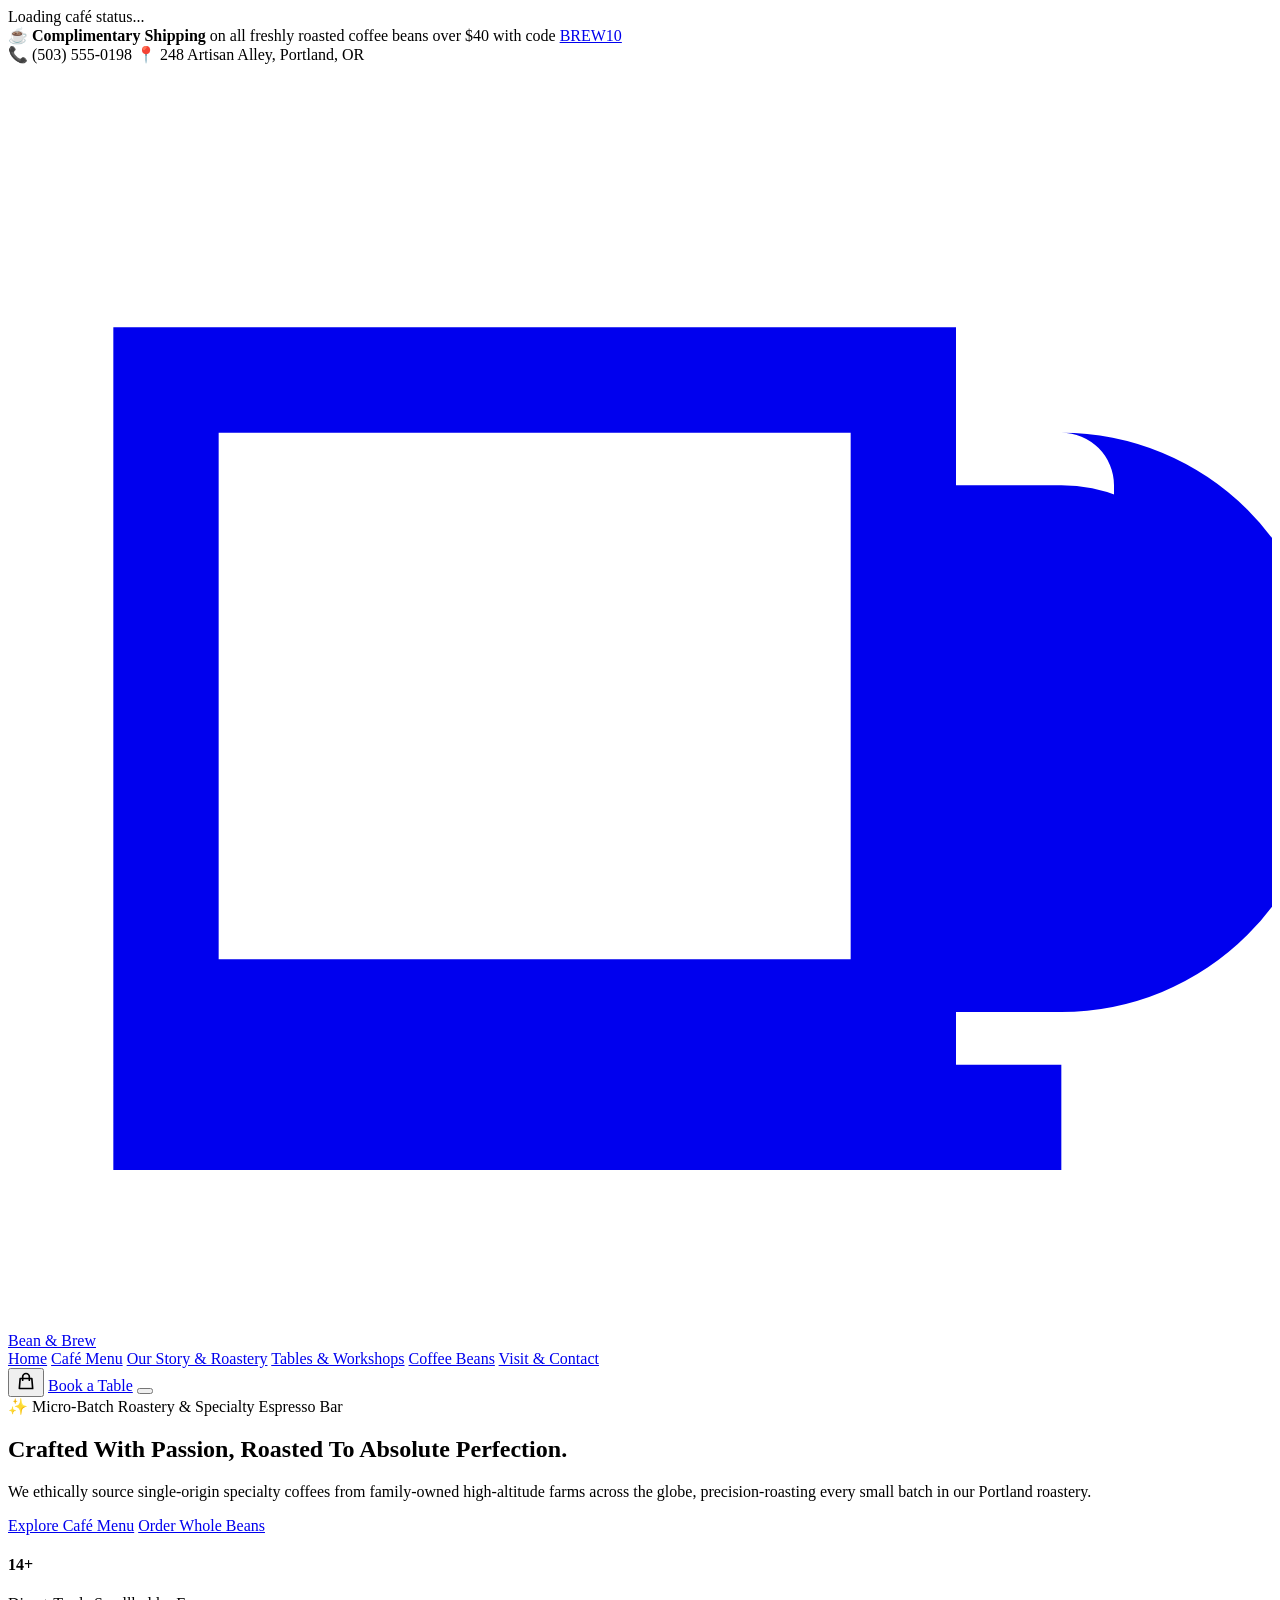
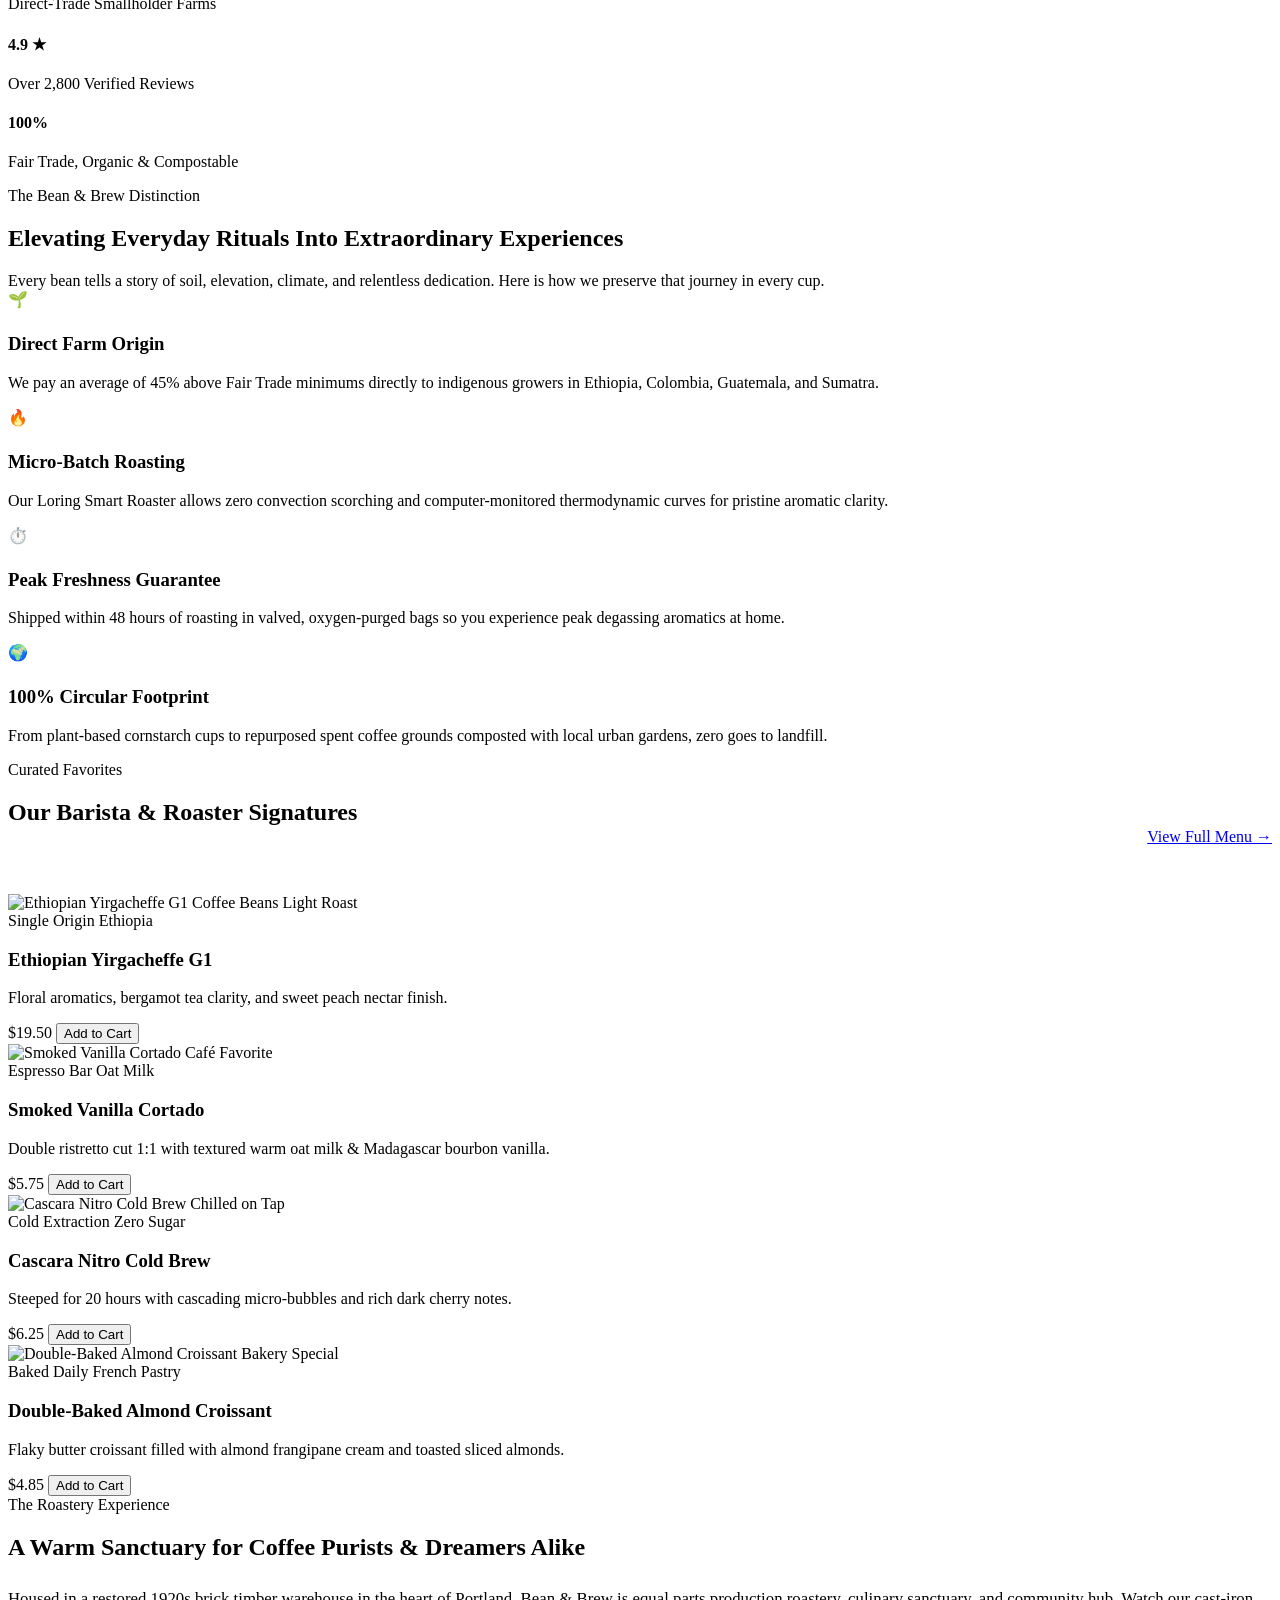
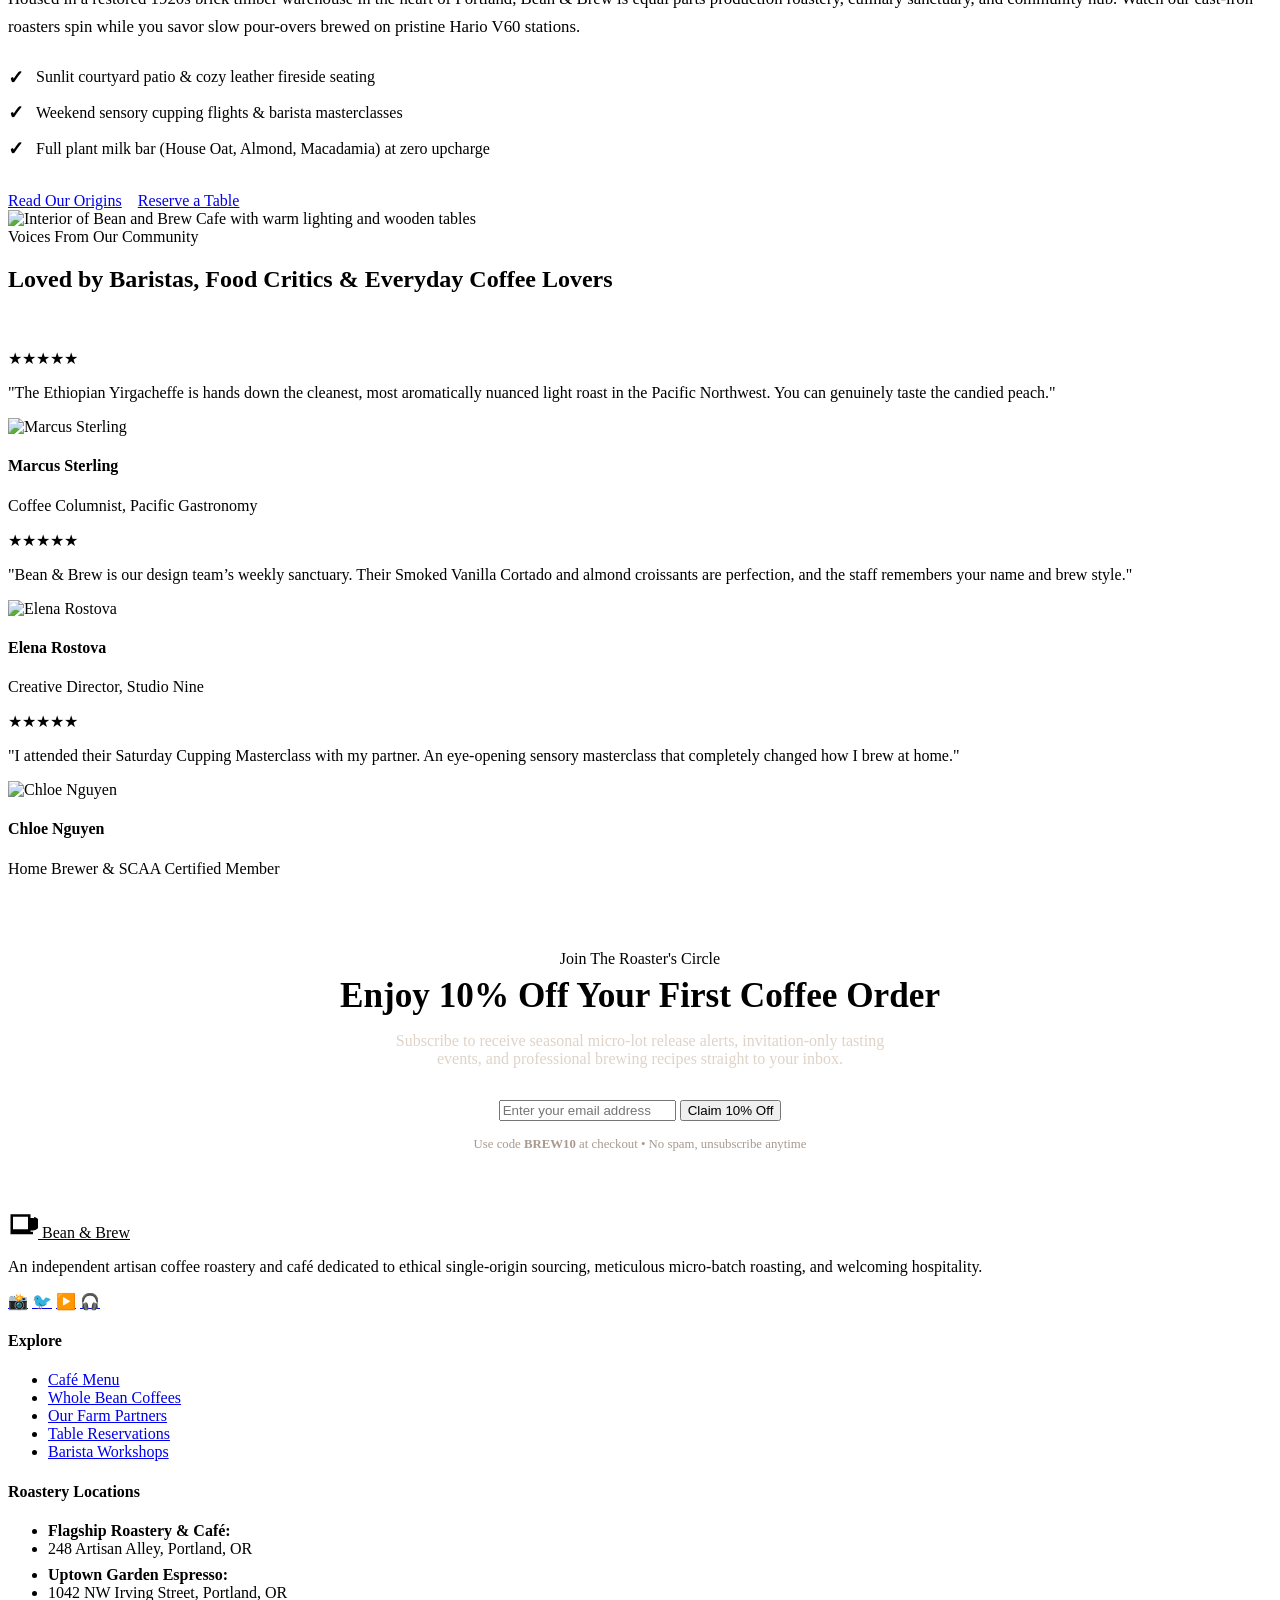
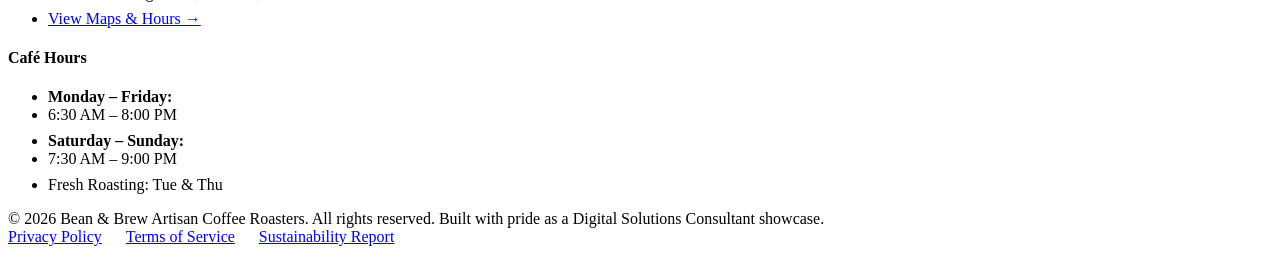
==== index.html @ d704ce76 "Add files via upload" ====
<!-- =========================================================================
     ASSIGNMENT QUESTION 1 • FACULTY: DR. V. ARULKUMAR (18875)
     ROLE: Digital Solutions Consultant | THEME: Artisan Coffee Shop (Bean & Brew)
     DEVELOPED FOR & FULLY EDITABLE IN NOTEPAD++ (ZERO DEPENDENCY HTML5/CSS3/JS)
     ========================================================================= -->
<!DOCTYPE html>
<html lang="en">
<head>
  <meta charset="UTF-8" />
  <meta name="viewport" content="width=device-width, initial-scale=1.0" />
  <meta name="description" content="Bean & Brew - Artisan Coffee Roastery & Café. Hand-roasted single-origin coffees, handcrafted espresso beverages, and farm-to-cup sustainability." />
  <title>Bean & Brew | Artisan Coffee Roastery & Café</title>
  <link rel="stylesheet" href="css/style.css" />
  <link rel="icon" href="data:image/svg+xml,<svg xmlns=%22http://www.w3.org/2000/svg%22 viewBox=%220 0 100 100%22><text y=%22.9em%22 font-size=%2290%22>☕</text></svg>" />
</head>
<body>

  <!-- Top Announcement Bar -->
  <aside class="top-bar" aria-label="Announcement & Opening Status">
    <div id="liveCafeStatus">
      <span class="status-pill open"><span class="status-dot"></span> Loading café status...</span>
    </div>
    <div>
      ☕ <strong>Complimentary Shipping</strong> on all freshly roasted coffee beans over $40 with code <a href="#newsletter">BREW10</a>
    </div>
    <div class="top-bar-contact">
      <span>📞 (503) 555-0198</span>
      <span>📍 248 Artisan Alley, Portland, OR</span>
    </div>
  </aside>

  <!-- Sticky Site Header -->
  <header class="site-header">
    <div class="container navbar">
      <a href="index.html" class="brand-logo" aria-label="Bean & Brew Home">
        <svg fill="currentColor" viewBox="0 0 24 24" aria-hidden="true">
          <path d="M2 19h18v2H2v-2zm16-7V8h2a3 3 0 0 1 3 3v1a3 3 0 0 1-3 3h-2zm0-2h2a1 1 0 0 0 1-1v-1a1 1 0 0 0-1-1h-2v2zM4 17h12V7H4v10zm-2 0V5h16v2h2a5 5 0 0 1 5 5v1a5 5 0 0 1-5 5h-2v1a2 2 0 0 1-2 2H4a2 2 0 0 1-2-2z"/>
        </svg>
        <span>Bean &amp; Brew</span>
      </a>

      <nav class="nav-links" aria-label="Primary Navigation">
        <a href="index.html" class="nav-link active">Home</a>
        <a href="menu.html" class="nav-link">Café Menu</a>
        <a href="about.html" class="nav-link">Our Story &amp; Roastery</a>
        <a href="reservations.html" class="nav-link">Tables &amp; Workshops</a>
        <a href="shop.html" class="nav-link">Coffee Beans</a>
        <a href="contact.html" class="nav-link">Visit &amp; Contact</a>
      </nav>

      <div class="nav-actions">
        <button class="cart-btn" aria-label="Open Cart Drawer" title="View Cart">
          <svg width="20" height="20" fill="none" stroke="currentColor" stroke-width="2" viewBox="0 0 24 24">
            <path stroke-linecap="round" stroke-linejoin="round" d="M16 11V7a4 4 0 00-8 0v4M5 9h14l1 12H4L5 9z" />
          </svg>
          <span class="cart-badge" style="display:none;">0</span>
        </button>
        <a href="reservations.html" class="btn btn-primary btn-sm">Book a Table</a>
        <button class="mobile-toggle" aria-label="Toggle Navigation Menu">
          <span></span>
          <span></span>
          <span></span>
        </button>
      </div>
    </div>
  </header>

  <main>
    <!-- Hero Section -->
    <section class="hero">
      <div class="container">
        <div class="hero-content">
          <div class="hero-badge">
            <span>✨</span> Micro-Batch Roastery &amp; Specialty Espresso Bar
          </div>
          <h1 class="heading-xl">Crafted With Passion, Roasted To Absolute Perfection.</h1>
          <p>
            We ethically source single-origin specialty coffees from family-owned high-altitude farms across the globe, precision-roasting every small batch in our Portland roastery.
          </p>
          <div class="hero-cta-group">
            <a href="menu.html" class="btn btn-primary btn-lg">Explore Café Menu</a>
            <a href="shop.html" class="btn btn-outline-light btn-lg">Order Whole Beans</a>
          </div>

          <div class="hero-stats">
            <div class="stat-item">
              <h4>14+</h4>
              <p>Direct-Trade Smallholder Farms</p>
            </div>
            <div class="stat-item">
              <h4>4.9 ★</h4>
              <p>Over 2,800 Verified Reviews</p>
            </div>
            <div class="stat-item">
              <h4>100%</h4>
              <p>Fair Trade, Organic &amp; Compostable</p>
            </div>
          </div>
        </div>
      </div>
    </section>

    <!-- Value Propositions / Four Pillars -->
    <section class="section section-cream">
      <div class="container text-center">
        <span class="subheading">The Bean &amp; Brew Distinction</span>
        <h2 class="heading-lg">Elevating Everyday Rituals Into Extraordinary Experiences</h2>
        <p class="lead" style="margin: 0.5rem auto 0;">
          Every bean tells a story of soil, elevation, climate, and relentless dedication. Here is how we preserve that journey in every cup.
        </p>

        <div class="features-grid text-center">
          <div class="feature-card">
            <div class="feature-icon" style="margin: 0 auto 1.5rem;">🌱</div>
            <h3>Direct Farm Origin</h3>
            <p>We pay an average of 45% above Fair Trade minimums directly to indigenous growers in Ethiopia, Colombia, Guatemala, and Sumatra.</p>
          </div>

          <div class="feature-card">
            <div class="feature-icon" style="margin: 0 auto 1.5rem;">🔥</div>
            <h3>Micro-Batch Roasting</h3>
            <p>Our Loring Smart Roaster allows zero convection scorching and computer-monitored thermodynamic curves for pristine aromatic clarity.</p>
          </div>

          <div class="feature-card">
            <div class="feature-icon" style="margin: 0 auto 1.5rem;">⏱️</div>
            <h3>Peak Freshness Guarantee</h3>
            <p>Shipped within 48 hours of roasting in valved, oxygen-purged bags so you experience peak degassing aromatics at home.</p>
          </div>

          <div class="feature-card">
            <div class="feature-icon" style="margin: 0 auto 1.5rem;">🌍</div>
            <h3>100% Circular Footprint</h3>
            <p>From plant-based cornstarch cups to repurposed spent coffee grounds composted with local urban gardens, zero goes to landfill.</p>
          </div>
        </div>
      </div>
    </section>

    <!-- Signature Creations Preview -->
    <section class="section">
      <div class="container">
        <div style="display: flex; justify-content: space-between; align-items: flex-end; margin-bottom: 3rem; flex-wrap: wrap; gap: 1rem;">
          <div>
            <span class="subheading">Curated Favorites</span>
            <h2 class="heading-lg">Our Barista &amp; Roaster Signatures</h2>
          </div>
          <a href="menu.html" class="btn btn-outline">View Full Menu &rarr;</a>
        </div>

        <div class="grid-4">
          <!-- Item 1 -->
          <article class="item-card">
            <div class="item-card-image">
              <img src="https://images.unsplash.com/photo-1587734195503-904fca47e0e9?auto=format&fit=crop&w=700&q=80" alt="Ethiopian Yirgacheffe G1 Coffee Beans" />
              <span class="item-badge">Light Roast</span>
            </div>
            <div class="item-card-body">
              <div class="item-tags">
                <span class="tag">Single Origin</span>
                <span class="tag">Ethiopia</span>
              </div>
              <h3>Ethiopian Yirgacheffe G1</h3>
              <p>Floral aromatics, bergamot tea clarity, and sweet peach nectar finish.</p>
              <div class="item-card-footer">
                <span class="item-price">$19.50</span>
                <button class="btn btn-primary btn-sm" onclick="window.cartManager.addItem('ethiopian-yirgacheffe')">Add to Cart</button>
              </div>
            </div>
          </article>

          <!-- Item 2 -->
          <article class="item-card">
            <div class="item-card-image">
              <img src="https://images.unsplash.com/photo-1534778101976-62847782c213?auto=format&fit=crop&w=700&q=80" alt="Smoked Vanilla Cortado" />
              <span class="item-badge">Café Favorite</span>
            </div>
            <div class="item-card-body">
              <div class="item-tags">
                <span class="tag">Espresso Bar</span>
                <span class="tag">Oat Milk</span>
              </div>
              <h3>Smoked Vanilla Cortado</h3>
              <p>Double ristretto cut 1:1 with textured warm oat milk &amp; Madagascar bourbon vanilla.</p>
              <div class="item-card-footer">
                <span class="item-price">$5.75</span>
                <button class="btn btn-primary btn-sm" onclick="window.cartManager.addItem('artisan-caramel-cortado')">Add to Cart</button>
              </div>
            </div>
          </article>

          <!-- Item 3 -->
          <article class="item-card">
            <div class="item-card-image">
              <img src="https://images.unsplash.com/photo-1517701550927-30cf4ba1dba5?auto=format&fit=crop&w=700&q=80" alt="Cascara Nitro Cold Brew" />
              <span class="item-badge">Chilled on Tap</span>
            </div>
            <div class="item-card-body">
              <div class="item-tags">
                <span class="tag">Cold Extraction</span>
                <span class="tag">Zero Sugar</span>
              </div>
              <h3>Cascara Nitro Cold Brew</h3>
              <p>Steeped for 20 hours with cascading micro-bubbles and rich dark cherry notes.</p>
              <div class="item-card-footer">
                <span class="item-price">$6.25</span>
                <button class="btn btn-primary btn-sm" onclick="window.cartManager.addItem('nitro-cold-brew')">Add to Cart</button>
              </div>
            </div>
          </article>

          <!-- Item 4 -->
          <article class="item-card">
            <div class="item-card-image">
              <img src="https://images.unsplash.com/photo-1555507036-ab1f4038808a?auto=format&fit=crop&w=700&q=80" alt="Double-Baked Almond Croissant" />
              <span class="item-badge">Bakery Special</span>
            </div>
            <div class="item-card-body">
              <div class="item-tags">
                <span class="tag">Baked Daily</span>
                <span class="tag">French Pastry</span>
              </div>
              <h3>Double-Baked Almond Croissant</h3>
              <p>Flaky butter croissant filled with almond frangipane cream and toasted sliced almonds.</p>
              <div class="item-card-footer">
                <span class="item-price">$4.85</span>
                <button class="btn btn-primary btn-sm" onclick="window.cartManager.addItem('almond-croissant')">Add to Cart</button>
              </div>
            </div>
          </article>
        </div>
      </div>
    </section>

    <!-- Interactive Coffee Quiz Widget Section -->
    <section class="section section-dark">
      <div class="container container-narrow">
        <div id="coffeeQuizContainer">
          <!-- Quiz engine renders dynamically -->
        </div>
      </div>
    </section>

    <!-- Story Banner / The Roastery Sanctuary -->
    <section class="section">
      <div class="container">
        <div class="grid-2">
          <div>
            <span class="subheading">The Roastery Experience</span>
            <h2 class="heading-lg">A Warm Sanctuary for Coffee Purists &amp; Dreamers Alike</h2>
            <p style="color: var(--c-text-muted); margin: 1.5rem 0; font-size: 1.05rem; line-height: 1.7;">
              Housed in a restored 1920s brick timber warehouse in the heart of Portland, Bean &amp; Brew is equal parts production roastery, culinary sanctuary, and community hub. Watch our cast-iron roasters spin while you savor slow pour-overs brewed on pristine Hario V60 stations.
            </p>
            <div style="display:flex; flex-direction:column; gap: 0.8rem; margin-bottom: 2rem;">
              <div style="display:flex; align-items:center; gap:0.75rem;">
                <span style="color: var(--c-crema); font-weight:bold; font-size: 1.2rem;">✓</span>
                <span>Sunlit courtyard patio &amp; cozy leather fireside seating</span>
              </div>
              <div style="display:flex; align-items:center; gap:0.75rem;">
                <span style="color: var(--c-crema); font-weight:bold; font-size: 1.2rem;">✓</span>
                <span>Weekend sensory cupping flights &amp; barista masterclasses</span>
              </div>
              <div style="display:flex; align-items:center; gap:0.75rem;">
                <span style="color: var(--c-crema); font-weight:bold; font-size: 1.2rem;">✓</span>
                <span>Full plant milk bar (House Oat, Almond, Macadamia) at zero upcharge</span>
              </div>
            </div>
            <div style="display:flex; gap:1rem;">
              <a href="about.html" class="btn btn-secondary">Read Our Origins</a>
              <a href="reservations.html" class="btn btn-outline">Reserve a Table</a>
            </div>
          </div>
          <div>
            <img src="https://images.unsplash.com/photo-1554118811-1e0d58224f24?auto=format&fit=crop&w=1000&q=80" alt="Interior of Bean and Brew Cafe with warm lighting and wooden tables" style="border-radius: var(--radius-lg); box-shadow: var(--shadow-lg); width:100%; object-fit:cover; height: 460px;" />
          </div>
        </div>
      </div>
    </section>

    <!-- Testimonials Section -->
    <section class="section section-cream">
      <div class="container text-center">
        <span class="subheading">Voices From Our Community</span>
        <h2 class="heading-lg">Loved by Baristas, Food Critics &amp; Everyday Coffee Lovers</h2>

        <div class="grid-3" style="margin-top: 3.5rem; text-align: left;">
          <div class="testimonial-card">
            <div>
              <div class="stars">★★★★★</div>
              <p class="testimonial-text">
                "The Ethiopian Yirgacheffe is hands down the cleanest, most aromatically nuanced light roast in the Pacific Northwest. You can genuinely taste the candied peach."
              </p>
            </div>
            <div class="testimonial-author">
              <img src="https://images.unsplash.com/photo-1534528741775-53994a69daeb?auto=format&fit=crop&w=150&q=80" alt="Marcus Sterling" class="author-avatar" />
              <div class="author-info">
                <h4>Marcus Sterling</h4>
                <p>Coffee Columnist, Pacific Gastronomy</p>
              </div>
            </div>
          </div>

          <div class="testimonial-card">
            <div>
              <div class="stars">★★★★★</div>
              <p class="testimonial-text">
                "Bean &amp; Brew is our design team’s weekly sanctuary. Their Smoked Vanilla Cortado and almond croissants are perfection, and the staff remembers your name and brew style."
              </p>
            </div>
            <div class="testimonial-author">
              <img src="https://images.unsplash.com/photo-1507003211169-0a1dd7228f2d?auto=format&fit=crop&w=150&q=80" alt="Elena Rostova" class="author-avatar" />
              <div class="author-info">
                <h4>Elena Rostova</h4>
                <p>Creative Director, Studio Nine</p>
              </div>
            </div>
          </div>

          <div class="testimonial-card">
            <div>
              <div class="stars">★★★★★</div>
              <p class="testimonial-text">
                "I attended their Saturday Cupping Masterclass with my partner. An eye-opening sensory masterclass that completely changed how I brew at home."
              </p>
            </div>
            <div class="testimonial-author">
              <img src="https://images.unsplash.com/photo-1494790108377-be9c29b29330?auto=format&fit=crop&w=150&q=80" alt="Chloe Nguyen" class="author-avatar" />
              <div class="author-info">
                <h4>Chloe Nguyen</h4>
                <p>Home Brewer &amp; SCAA Certified Member</p>
              </div>
            </div>
          </div>
        </div>
      </div>
    </section>

    <!-- Newsletter CTA Box -->
    <section class="section" id="newsletter">
      <div class="container container-narrow">
        <div style="background: linear-gradient(135deg, var(--c-roast), var(--c-espresso)); color: var(--c-white); border-radius: var(--radius-lg); padding: 3.5rem 2.5rem; text-align: center; box-shadow: var(--shadow-xl);">
          <span class="subheading" style="color: var(--c-crema-light);">Join The Roaster's Circle</span>
          <h2 style="color: var(--c-white); margin: 0.5rem 0 1rem; font-size: 2.2rem;">Enjoy 10% Off Your First Coffee Order</h2>
          <p style="color: #dfd3c8; max-width: 520px; margin: 0 auto 2rem; font-size: 1rem;">
            Subscribe to receive seasonal micro-lot release alerts, invitation-only tasting events, and professional brewing recipes straight to your inbox.
          </p>
          <form class="newsletter-form" style="max-width: 480px; margin: 0 auto;">
            <input type="email" class="newsletter-input" placeholder="Enter your email address" required />
            <button type="submit" class="btn btn-primary">Claim 10% Off</button>
          </form>
          <div style="font-size: 0.8rem; color: #a89a8f; margin-top: 1rem;">
            Use code <strong>BREW10</strong> at checkout • No spam, unsubscribe anytime
          </div>
        </div>
      </div>
    </section>
  </main>

  <!-- Site Footer -->
  <footer class="site-footer">
    <div class="container">
      <div class="footer-grid">
        <div class="footer-brand">
          <a href="index.html" class="brand-logo" style="color: var(--c-white);">
            <svg fill="currentColor" viewBox="0 0 24 24" width="30" height="30" aria-hidden="true">
              <path d="M2 19h18v2H2v-2zm16-7V8h2a3 3 0 0 1 3 3v1a3 3 0 0 1-3 3h-2zm0-2h2a1 1 0 0 0 1-1v-1a1 1 0 0 0-1-1h-2v2zM4 17h12V7H4v10zm-2 0V5h16v2h2a5 5 0 0 1 5 5v1a5 5 0 0 1-5 5h-2v1a2 2 0 0 1-2 2H4a2 2 0 0 1-2-2z"/>
            </svg>
            <span>Bean &amp; Brew</span>
          </a>
          <p>
            An independent artisan coffee roastery and café dedicated to ethical single-origin sourcing, meticulous micro-batch roasting, and welcoming hospitality.
          </p>
          <div class="social-links">
            <a href="#" class="social-btn" aria-label="Instagram">📸</a>
            <a href="#" class="social-btn" aria-label="Twitter">🐦</a>
            <a href="#" class="social-btn" aria-label="YouTube">▶️</a>
            <a href="#" class="social-btn" aria-label="Spotify">🎧</a>
          </div>
        </div>

        <div class="footer-links">
          <h4>Explore</h4>
          <ul>
            <li><a href="menu.html">Café Menu</a></li>
            <li><a href="shop.html">Whole Bean Coffees</a></li>
            <li><a href="about.html">Our Farm Partners</a></li>
            <li><a href="reservations.html">Table Reservations</a></li>
            <li><a href="reservations.html#workshops">Barista Workshops</a></li>
          </ul>
        </div>

        <div class="footer-links">
          <h4>Roastery Locations</h4>
          <ul>
            <li><strong>Flagship Roastery &amp; Café:</strong></li>
            <li>248 Artisan Alley, Portland, OR</li>
            <li style="margin-top: 0.5rem;"><strong>Uptown Garden Espresso:</strong></li>
            <li>1042 NW Irving Street, Portland, OR</li>
            <li style="margin-top: 0.5rem;"><a href="contact.html">View Maps &amp; Hours &rarr;</a></li>
          </ul>
        </div>

        <div class="footer-links">
          <h4>Café Hours</h4>
          <ul>
            <li><strong>Monday – Friday:</strong></li>
            <li>6:30 AM – 8:00 PM</li>
            <li style="margin-top: 0.5rem;"><strong>Saturday – Sunday:</strong></li>
            <li>7:30 AM – 9:00 PM</li>
            <li style="margin-top: 0.5rem;"><span style="color: var(--c-crema);">Fresh Roasting: Tue &amp; Thu</span></li>
          </ul>
        </div>
      </div>

      <div class="footer-bottom">
        <div>&copy; 2026 Bean &amp; Brew Artisan Coffee Roasters. All rights reserved. Built with pride as a Digital Solutions Consultant showcase.</div>
        <div style="display:flex; gap: 1.5rem;">
          <a href="contact.html">Privacy Policy</a>
          <a href="contact.html">Terms of Service</a>
          <a href="contact.html">Sustainability Report</a>
        </div>
      </div>
    </div>
  </footer>

  <!-- Scripts -->
  <script src="js/cart.js"></script>
  <script src="js/main.js"></script>
</body>
</html>
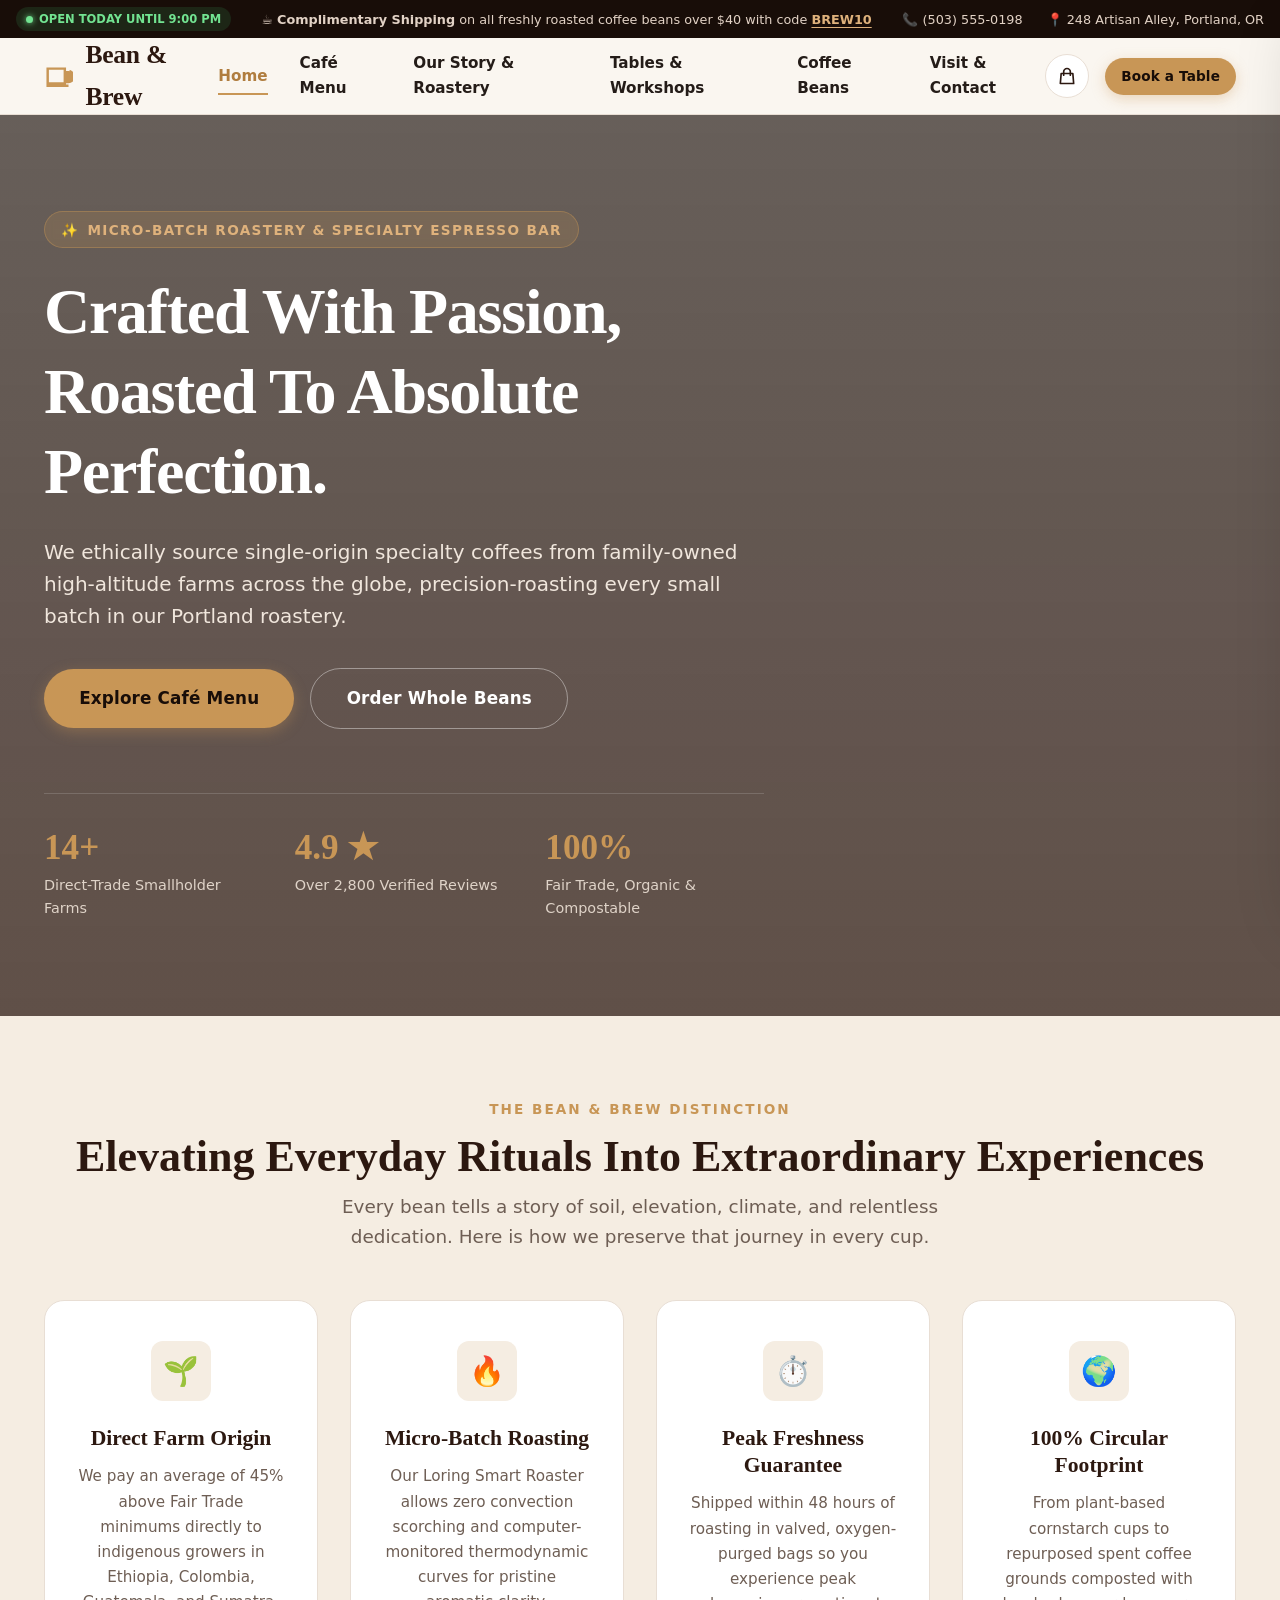
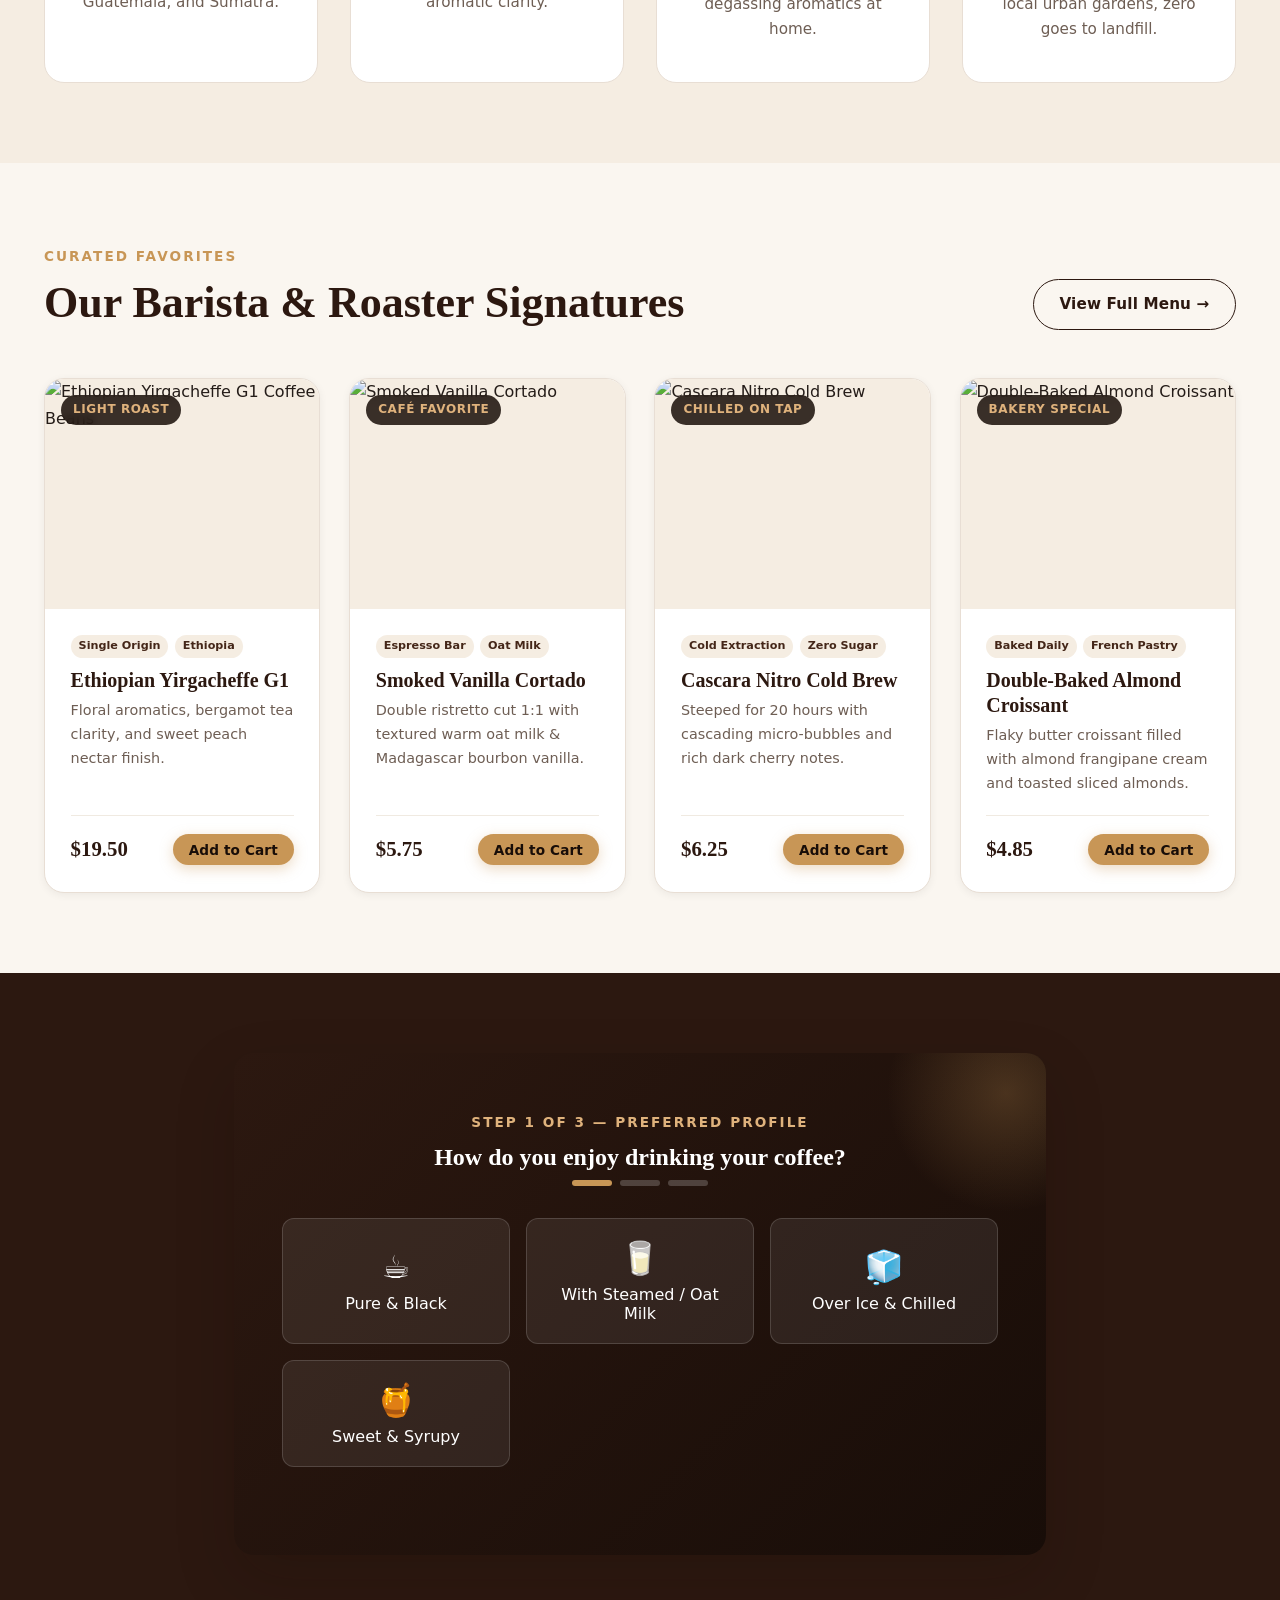
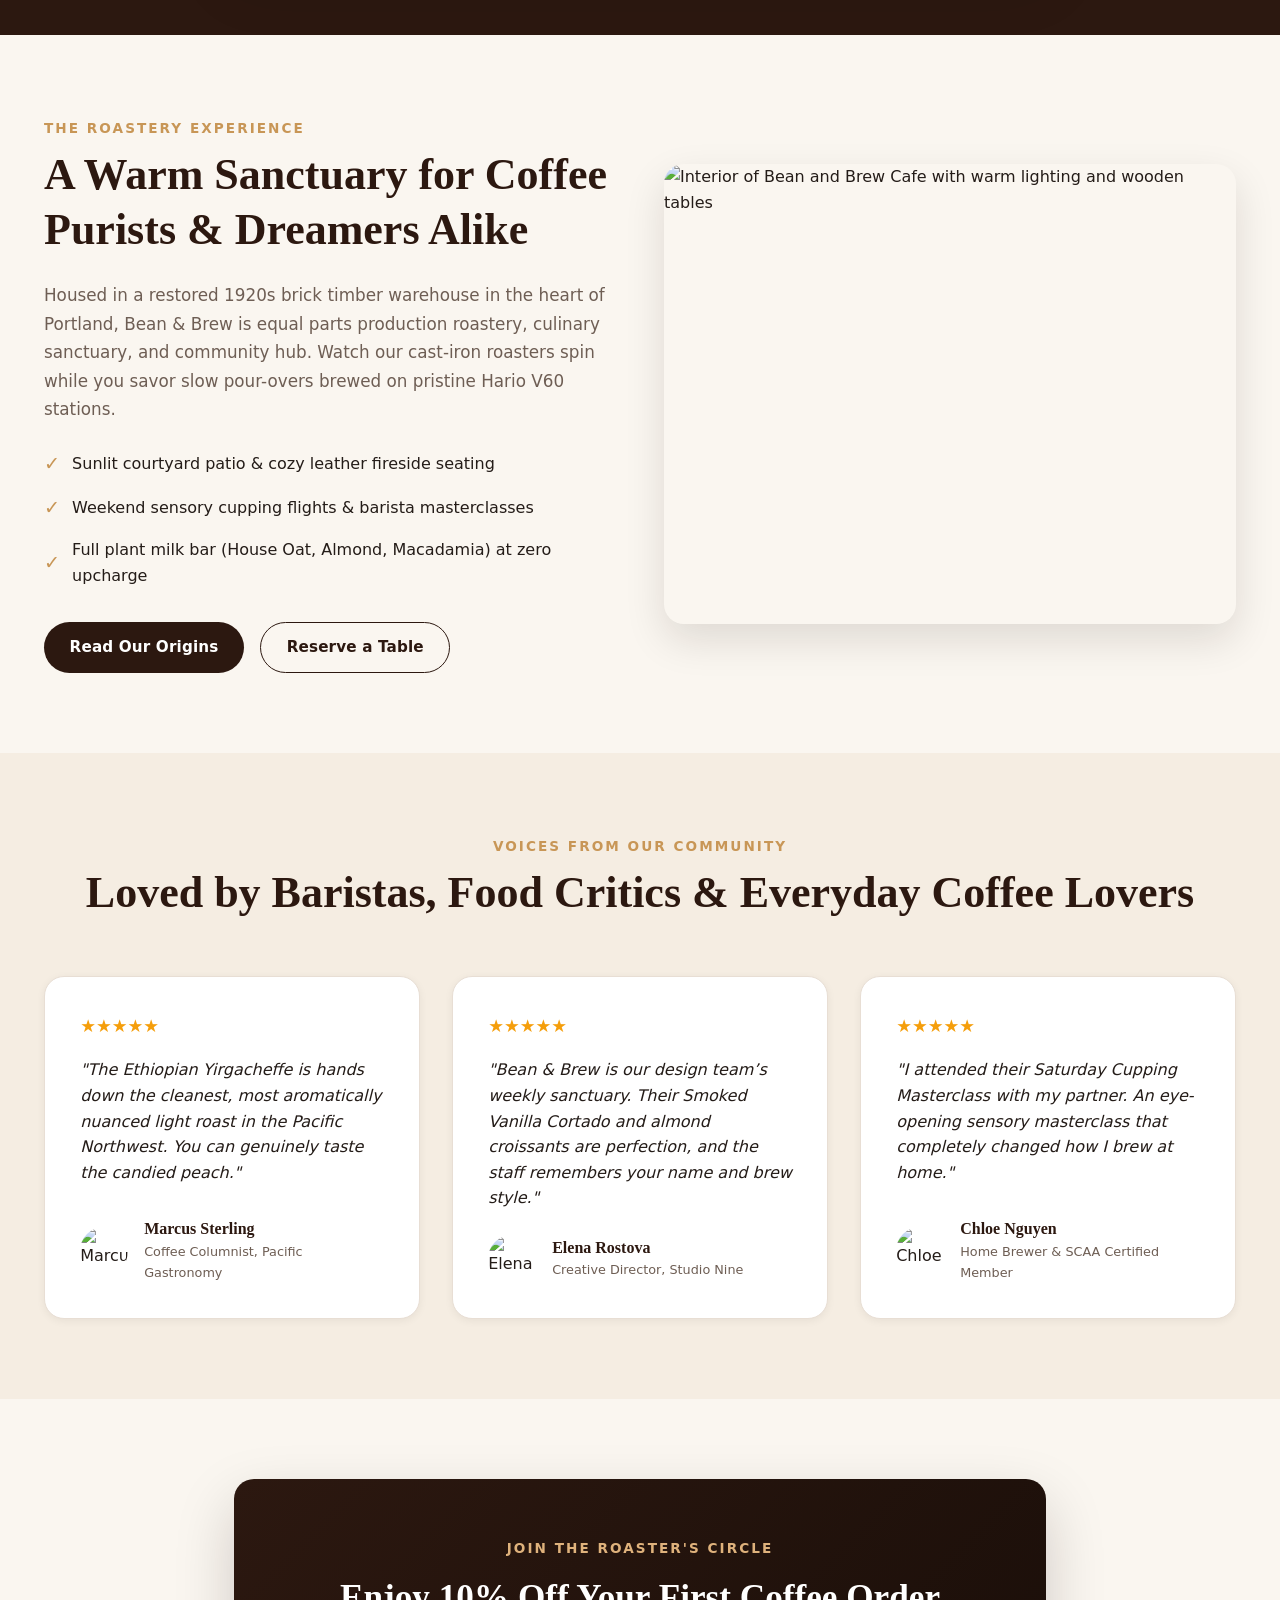
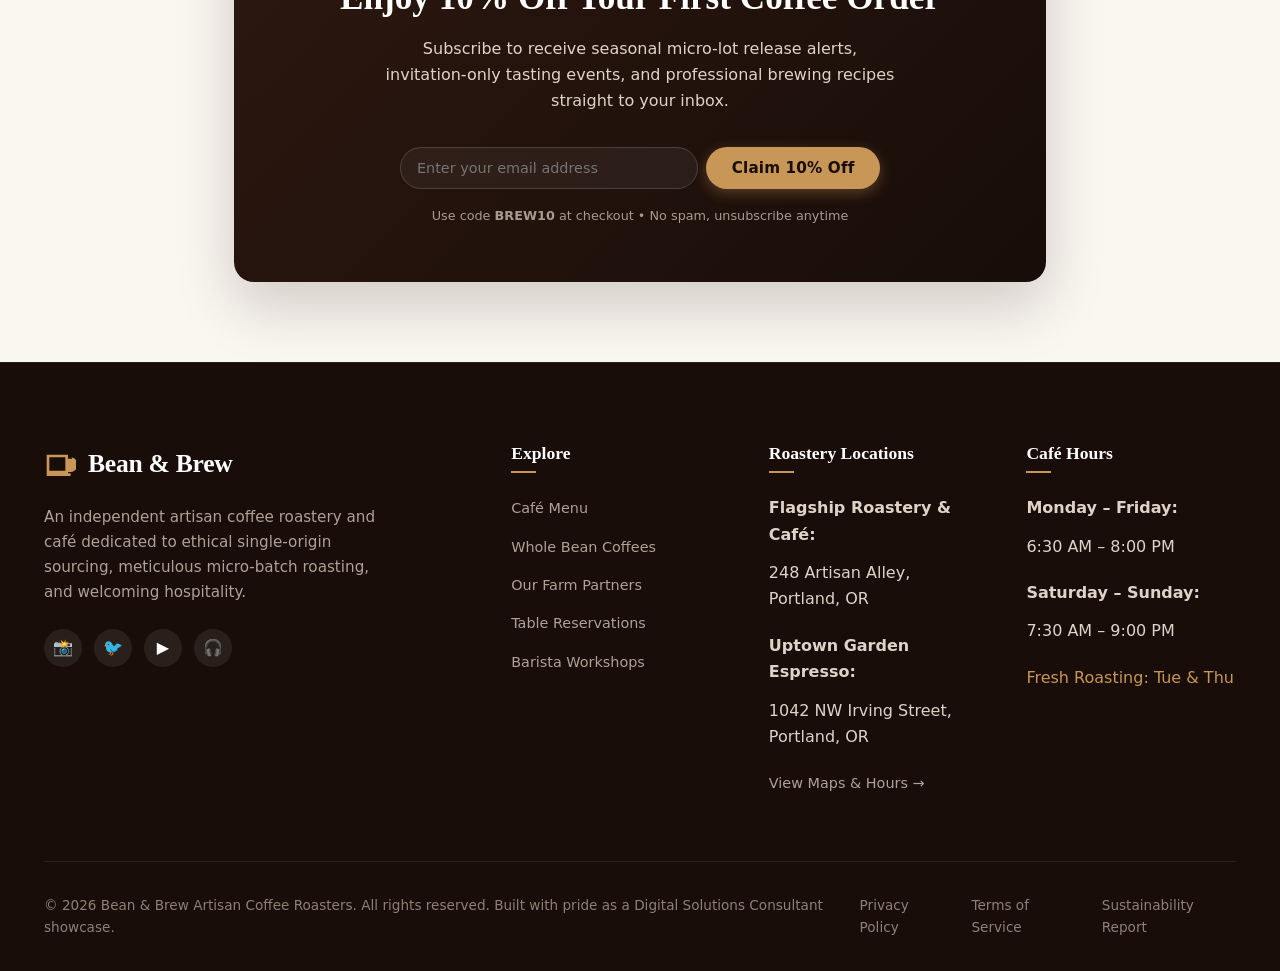
==== commit 257e7edc: "Add files via upload" ====
--- a/index.html
+++ b/index.html
@@ -12,6 +12,1686 @@
   <title>Bean & Brew | Artisan Coffee Roastery & Café</title>
   <link rel="stylesheet" href="css/style.css" />
   <link rel="icon" href="data:image/svg+xml,<svg xmlns=%22http://www.w3.org/2000/svg%22 viewBox=%220 0 100 100%22><text y=%22.9em%22 font-size=%2290%22>☕</text></svg>" />
+  <link rel="stylesheet" href="style.css" />
+  <link rel="stylesheet" href="css/style.css" />
+  <style>
+/* ===================================================================
+   BEAN & BREW - ARTISAN COFFEE ROASTERY & CAFÉ
+   Master Stylesheet (Responsive, Aesthetically Pleasing & Accessible)
+   =================================================================== */
+
+@import url('https://fonts.googleapis.com/css2?family=Plus+Jakarta+Sans:ital,wght@0,300;0,400;0,500;0,600;0,700;0,800;1,400&family=Playfair+Display:ital,wght@0,400;0,600;0,700;0,900;1,400;1,600&display=swap');
+
+:root {
+  /* Rich Artisan Color Palette */
+  --c-espresso: #180d08;
+  --c-roast: #2c1810;
+  --c-mocha: #442618;
+  --c-crema: #c89656;
+  --c-crema-light: #dfb27c;
+  --c-crema-hover: #b07d3f;
+  --c-caramel: #d4a373;
+  --c-latte: #faf6f0;
+  --c-cream-bg: #f5ede2;
+  --c-white: #ffffff;
+  --c-text-main: #241c18;
+  --c-text-muted: #6e5e54;
+  --c-text-light: #9e8e84;
+  --c-border: #e8ded4;
+  --c-border-light: #f0eae1;
+  --c-success: #2e6f40;
+  --c-success-bg: #eaf5ed;
+  --c-danger: #c53030;
+  --c-danger-bg: #fde8e8;
+  --c-badge: #d4a373;
+
+  /* Typography */
+  --font-serif: 'Playfair Display', Georgia, serif;
+  --font-sans: 'Plus Jakarta Sans', system-ui, -apple-system, sans-serif;
+
+  /* Elevations */
+  --shadow-sm: 0 2px 8px rgba(24, 13, 8, 0.06);
+  --shadow-md: 0 8px 24px rgba(24, 13, 8, 0.08);
+  --shadow-lg: 0 16px 40px rgba(24, 13, 8, 0.12);
+  --shadow-xl: 0 24px 60px rgba(24, 13, 8, 0.18);
+
+  /* Radii */
+  --radius-sm: 6px;
+  --radius-md: 12px;
+  --radius-lg: 20px;
+  --radius-full: 9999px;
+
+  /* Transitions */
+  --transition-fast: 0.2s cubic-bezier(0.16, 1, 0.3, 1);
+  --transition-smooth: 0.35s cubic-bezier(0.16, 1, 0.3, 1);
+}
+
+/* ================= Reset & Base ================= */
+*, *::before, *::after {
+  box-sizing: border-box;
+  margin: 0;
+  padding: 0;
+}
+
+html {
+  scroll-behavior: smooth;
+  font-size: 16px;
+}
+
+body {
+  font-family: var(--font-sans);
+  background-color: var(--c-latte);
+  color: var(--c-text-main);
+  line-height: 1.65;
+  -webkit-font-smoothing: antialiased;
+  -moz-osx-font-smoothing: grayscale;
+  overflow-x: hidden;
+  display: flex;
+  flex-direction: column;
+  min-height: 100vh;
+}
+
+main {
+  flex: 1;
+}
+
+img {
+  max-width: 100%;
+  height: auto;
+  display: block;
+}
+
+a {
+  color: inherit;
+  text-decoration: none;
+  transition: color var(--transition-fast);
+}
+
+button, input, select, textarea {
+  font-family: inherit;
+  font-size: inherit;
+}
+
+button {
+  cursor: pointer;
+  border: none;
+  background: none;
+}
+
+ul, ol {
+  list-style: none;
+}
+
+/* ================= Typography Utilities ================= */
+h1, h2, h3, h4, h5, h6 {
+  font-family: var(--font-serif);
+  color: var(--c-roast);
+  line-height: 1.25;
+  font-weight: 700;
+}
+
+.heading-xl {
+  font-size: clamp(2.4rem, 5vw, 4rem);
+  font-weight: 900;
+  letter-spacing: -0.02em;
+}
+
+.heading-lg {
+  font-size: clamp(1.8rem, 3.5vw, 2.75rem);
+}
+
+.heading-md {
+  font-size: clamp(1.4rem, 2.5vw, 1.85rem);
+}
+
+.heading-sm {
+  font-size: 1.2rem;
+}
+
+.subheading {
+  font-size: 0.85rem;
+  letter-spacing: 0.15em;
+  text-transform: uppercase;
+  color: var(--c-crema);
+  font-weight: 700;
+  display: inline-block;
+  margin-bottom: 0.5rem;
+}
+
+p.lead {
+  font-size: 1.15rem;
+  color: var(--c-text-muted);
+  max-width: 650px;
+}
+
+.text-center { text-align: center; }
+.text-crema { color: var(--c-crema); }
+.text-muted { color: var(--c-text-muted); }
+
+/* ================= Layout ================= */
+.container {
+  width: 100%;
+  max-width: 1240px;
+  margin: 0 auto;
+  padding: 0 1.5rem;
+}
+
+.container-narrow {
+  max-width: 860px;
+}
+
+.section {
+  padding: 5rem 0;
+}
+
+.section-dark {
+  background-color: var(--c-roast);
+  color: var(--c-latte);
+}
+
+.section-dark h1,
+.section-dark h2,
+.section-dark h3,
+.section-dark h4 {
+  color: var(--c-white);
+}
+
+.section-dark .lead,
+.section-dark .text-muted {
+  color: #c9bdb3;
+}
+
+.section-cream {
+  background-color: var(--c-cream-bg);
+}
+
+/* ================= Top Bar Announcement ================= */
+.top-bar {
+  background-color: var(--c-espresso);
+  color: #e2d2c5;
+  font-size: 0.8rem;
+  padding: 0.45rem 1rem;
+  display: flex;
+  justify-content: space-between;
+  align-items: center;
+  position: relative;
+  z-index: 1001;
+}
+
+.top-bar a {
+  color: var(--c-crema-light);
+  font-weight: 600;
+  text-decoration: underline;
+  text-underline-offset: 3px;
+}
+
+.top-bar-contact {
+  display: flex;
+  gap: 1.5rem;
+}
+
+.status-pill {
+  display: inline-flex;
+  align-items: center;
+  gap: 0.4rem;
+  padding: 0.15rem 0.6rem;
+  border-radius: var(--radius-full);
+  font-size: 0.72rem;
+  font-weight: 700;
+  text-transform: uppercase;
+}
+
+.status-pill.open {
+  background: rgba(46, 111, 64, 0.25);
+  color: #72e391;
+}
+
+.status-pill.closed {
+  background: rgba(197, 48, 48, 0.25);
+  color: #ff8a8a;
+}
+
+.status-dot {
+  width: 7px;
+  height: 7px;
+  border-radius: 50%;
+  background-color: currentColor;
+  box-shadow: 0 0 6px currentColor;
+}
+
+/* ================= Header & Navbar ================= */
+.site-header {
+  position: sticky;
+  top: 0;
+  width: 100%;
+  background: rgba(250, 246, 240, 0.95);
+  backdrop-filter: blur(12px);
+  -webkit-backdrop-filter: blur(12px);
+  z-index: 1000;
+  border-bottom: 1px solid var(--c-border);
+  transition: transform var(--transition-fast), background-color var(--transition-fast), box-shadow var(--transition-fast);
+}
+
+.site-header.scrolled {
+  box-shadow: var(--shadow-sm);
+  background: rgba(250, 246, 240, 0.98);
+}
+
+.navbar {
+  display: flex;
+  align-items: center;
+  justify-content: space-between;
+  height: 76px;
+}
+
+.brand-logo {
+  display: flex;
+  align-items: center;
+  gap: 0.75rem;
+  font-family: var(--font-serif);
+  font-size: 1.6rem;
+  font-weight: 800;
+  color: var(--c-roast);
+  letter-spacing: -0.01em;
+}
+
+.brand-logo svg {
+  width: 32px;
+  height: 32px;
+  color: var(--c-crema);
+}
+
+.nav-links {
+  display: flex;
+  align-items: center;
+  gap: 2rem;
+}
+
+.nav-link {
+  font-size: 0.95rem;
+  font-weight: 600;
+  color: var(--c-text-main);
+  position: relative;
+  padding: 0.4rem 0;
+}
+
+.nav-link::after {
+  content: '';
+  position: absolute;
+  bottom: 0;
+  left: 0;
+  width: 0%;
+  height: 2px;
+  background-color: var(--c-crema);
+  transition: width var(--transition-smooth);
+}
+
+.nav-link:hover,
+.nav-link.active {
+  color: var(--c-crema-hover);
+}
+
+.nav-link.active::after,
+.nav-link:hover::after {
+  width: 100%;
+}
+
+.nav-actions {
+  display: flex;
+  align-items: center;
+  gap: 1rem;
+}
+
+.cart-btn {
+  position: relative;
+  display: flex;
+  align-items: center;
+  justify-content: center;
+  width: 44px;
+  height: 44px;
+  border-radius: var(--radius-full);
+  background-color: var(--c-white);
+  border: 1px solid var(--c-border);
+  color: var(--c-roast);
+  transition: all var(--transition-fast);
+}
+
+.cart-btn:hover {
+  background-color: var(--c-roast);
+  color: var(--c-white);
+  border-color: var(--c-roast);
+}
+
+.cart-badge {
+  position: absolute;
+  top: -4px;
+  right: -4px;
+  background-color: var(--c-crema);
+  color: var(--c-espresso);
+  font-size: 0.72rem;
+  font-weight: 800;
+  width: 20px;
+  height: 20px;
+  border-radius: 50%;
+  display: flex;
+  align-items: center;
+  justify-content: center;
+  box-shadow: 0 2px 5px rgba(0,0,0,0.2);
+}
+
+.mobile-toggle {
+  display: none;
+  flex-direction: column;
+  justify-content: center;
+  gap: 5px;
+  width: 44px;
+  height: 44px;
+  border-radius: var(--radius-md);
+  padding: 10px;
+}
+
+.mobile-toggle span {
+  display: block;
+  width: 100%;
+  height: 2px;
+  background-color: var(--c-roast);
+  transition: transform var(--transition-fast), opacity var(--transition-fast);
+}
+
+.mobile-toggle.is-active span:nth-child(1) {
+  transform: translateY(7px) rotate(45deg);
+}
+.mobile-toggle.is-active span:nth-child(2) {
+  opacity: 0;
+}
+.mobile-toggle.is-active span:nth-child(3) {
+  transform: translateY(-7px) rotate(-45deg);
+}
+
+/* ================= Buttons ================= */
+.btn {
+  display: inline-flex;
+  align-items: center;
+  justify-content: center;
+  gap: 0.5rem;
+  padding: 0.75rem 1.6rem;
+  border-radius: var(--radius-full);
+  font-weight: 600;
+  font-size: 0.95rem;
+  letter-spacing: 0.01em;
+  transition: all var(--transition-fast);
+  text-align: center;
+  white-space: nowrap;
+}
+
+.btn-primary {
+  background-color: var(--c-crema);
+  color: var(--c-espresso);
+  box-shadow: 0 4px 14px rgba(200, 150, 86, 0.35);
+}
+
+.btn-primary:hover {
+  background-color: var(--c-crema-hover);
+  color: var(--c-white);
+  transform: translateY(-2px);
+  box-shadow: 0 6px 18px rgba(200, 150, 86, 0.45);
+}
+
+.btn-secondary {
+  background-color: var(--c-roast);
+  color: var(--c-white);
+}
+
+.btn-secondary:hover {
+  background-color: var(--c-espresso);
+  transform: translateY(-2px);
+  box-shadow: var(--shadow-md);
+}
+
+.btn-outline {
+  background-color: transparent;
+  color: var(--c-roast);
+  border: 1.5px solid var(--c-roast);
+}
+
+.btn-outline:hover {
+  background-color: var(--c-roast);
+  color: var(--c-white);
+  transform: translateY(-2px);
+}
+
+.btn-outline-light {
+  background-color: transparent;
+  color: var(--c-white);
+  border: 1.5px solid rgba(255, 255, 255, 0.4);
+}
+
+.btn-outline-light:hover {
+  background-color: var(--c-white);
+  color: var(--c-roast);
+  border-color: var(--c-white);
+  transform: translateY(-2px);
+}
+
+.btn-sm {
+  padding: 0.45rem 1rem;
+  font-size: 0.85rem;
+}
+
+.btn-lg {
+  padding: 1rem 2.2rem;
+  font-size: 1.05rem;
+}
+
+.btn-icon {
+  width: 38px;
+  height: 38px;
+  border-radius: 50%;
+  padding: 0;
+  display: inline-flex;
+  align-items: center;
+  justify-content: center;
+}
+
+/* ================= Hero Section ================= */
+.hero {
+  position: relative;
+  min-height: 85vh;
+  display: flex;
+  align-items: center;
+  background: linear-gradient(rgba(24, 13, 8, 0.65), rgba(44, 24, 16, 0.75)),
+              url('https://images.unsplash.com/photo-1501339847302-ac426a4a7cbb?auto=format&fit=crop&w=2000&q=80') center/cover no-repeat;
+  color: var(--c-white);
+  padding: 6rem 0;
+  overflow: hidden;
+}
+
+.hero-content {
+  max-width: 720px;
+  position: relative;
+  z-index: 2;
+}
+
+.hero-badge {
+  display: inline-flex;
+  align-items: center;
+  gap: 0.5rem;
+  padding: 0.4rem 1rem;
+  background: rgba(200, 150, 86, 0.2);
+  border: 1px solid rgba(200, 150, 86, 0.4);
+  border-radius: var(--radius-full);
+  color: var(--c-crema-light);
+  font-size: 0.85rem;
+  font-weight: 700;
+  text-transform: uppercase;
+  letter-spacing: 0.1em;
+  margin-bottom: 1.5rem;
+  backdrop-filter: blur(4px);
+}
+
+.hero h1 {
+  color: var(--c-white);
+  margin-bottom: 1.5rem;
+}
+
+.hero p {
+  font-size: 1.25rem;
+  color: #f0e6dc;
+  margin-bottom: 2.2rem;
+  font-weight: 300;
+  line-height: 1.6;
+}
+
+.hero-cta-group {
+  display: flex;
+  flex-wrap: wrap;
+  gap: 1rem;
+  align-items: center;
+}
+
+.hero-stats {
+  display: grid;
+  grid-template-columns: repeat(3, 1fr);
+  gap: 2rem;
+  margin-top: 4rem;
+  padding-top: 2rem;
+  border-top: 1px solid rgba(255, 255, 255, 0.15);
+}
+
+.stat-item h4 {
+  color: var(--c-crema);
+  font-size: 2.2rem;
+  font-family: var(--font-serif);
+  margin-bottom: 0.25rem;
+}
+
+.stat-item p {
+  font-size: 0.9rem;
+  color: #dfd3c8;
+  margin: 0;
+}
+
+/* ================= Feature Highlights / Value Prop ================= */
+.features-grid {
+  display: grid;
+  grid-template-columns: repeat(auto-fit, minmax(260px, 1fr));
+  gap: 2rem;
+  margin-top: 3rem;
+}
+
+.feature-card {
+  background-color: var(--c-white);
+  border-radius: var(--radius-lg);
+  padding: 2.5rem 2rem;
+  border: 1px solid var(--c-border);
+  transition: transform var(--transition-smooth), box-shadow var(--transition-smooth);
+  position: relative;
+  overflow: hidden;
+}
+
+.feature-card:hover {
+  transform: translateY(-6px);
+  box-shadow: var(--shadow-lg);
+}
+
+.feature-icon {
+  width: 60px;
+  height: 60px;
+  background-color: var(--c-cream-bg);
+  color: var(--c-crema-hover);
+  border-radius: var(--radius-md);
+  display: flex;
+  align-items: center;
+  justify-content: center;
+  margin-bottom: 1.5rem;
+  font-size: 1.8rem;
+}
+
+.feature-card h3 {
+  font-size: 1.35rem;
+  margin-bottom: 0.75rem;
+}
+
+.feature-card p {
+  color: var(--c-text-muted);
+  font-size: 0.95rem;
+}
+
+/* ================= Coffee Quiz Widget ================= */
+.quiz-box {
+  background: linear-gradient(135deg, var(--c-roast) 0%, var(--c-espresso) 100%);
+  color: var(--c-white);
+  border-radius: var(--radius-lg);
+  padding: 3.5rem 3rem;
+  box-shadow: var(--shadow-xl);
+  position: relative;
+  overflow: hidden;
+}
+
+.quiz-box::before {
+  content: '';
+  position: absolute;
+  top: -80px;
+  right: -80px;
+  width: 240px;
+  height: 240px;
+  background: radial-gradient(circle, rgba(200, 150, 86, 0.25) 0%, transparent 70%);
+  border-radius: 50%;
+  pointer-events: none;
+}
+
+.quiz-steps-nav {
+  display: flex;
+  gap: 0.5rem;
+  margin-bottom: 2rem;
+  justify-content: center;
+}
+
+.quiz-step-indicator {
+  width: 40px;
+  height: 6px;
+  border-radius: 3px;
+  background: rgba(255, 255, 255, 0.2);
+  transition: background var(--transition-fast);
+}
+
+.quiz-step-indicator.active {
+  background: var(--c-crema);
+}
+
+.quiz-options {
+  display: grid;
+  grid-template-columns: repeat(auto-fit, minmax(200px, 1fr));
+  gap: 1rem;
+  margin: 2rem 0;
+}
+
+.quiz-option-btn {
+  background: rgba(255, 255, 255, 0.08);
+  border: 1.5px solid rgba(255, 255, 255, 0.15);
+  color: var(--c-white);
+  padding: 1.25rem 1rem;
+  border-radius: var(--radius-md);
+  text-align: center;
+  transition: all var(--transition-fast);
+}
+
+.quiz-option-btn:hover {
+  background: rgba(200, 150, 86, 0.2);
+  border-color: var(--c-crema);
+}
+
+.quiz-option-btn.selected {
+  background: var(--c-crema);
+  color: var(--c-espresso);
+  border-color: var(--c-crema);
+  font-weight: 700;
+}
+
+.quiz-option-btn .icon {
+  font-size: 2rem;
+  display: block;
+  margin-bottom: 0.5rem;
+}
+
+.quiz-result-card {
+  background: rgba(255, 255, 255, 0.06);
+  border: 1px solid rgba(200, 150, 86, 0.4);
+  border-radius: var(--radius-md);
+  padding: 2rem;
+  text-align: center;
+  margin-top: 1.5rem;
+  display: none;
+}
+
+/* ================= Cards & Grid Systems ================= */
+.grid-3 {
+  display: grid;
+  grid-template-columns: repeat(auto-fit, minmax(320px, 1fr));
+  gap: 2rem;
+}
+
+.grid-4 {
+  display: grid;
+  grid-template-columns: repeat(auto-fit, minmax(260px, 1fr));
+  gap: 1.8rem;
+}
+
+.grid-2 {
+  display: grid;
+  grid-template-columns: repeat(auto-fit, minmax(400px, 1fr));
+  gap: 3rem;
+  align-items: center;
+}
+
+/* Product & Drink Cards */
+.item-card {
+  background-color: var(--c-white);
+  border-radius: var(--radius-lg);
+  overflow: hidden;
+  border: 1px solid var(--c-border);
+  box-shadow: var(--shadow-sm);
+  display: flex;
+  flex-direction: column;
+  transition: transform var(--transition-smooth), box-shadow var(--transition-smooth);
+}
+
+.item-card:hover {
+  transform: translateY(-6px);
+  box-shadow: var(--shadow-lg);
+}
+
+.item-card-image {
+  position: relative;
+  height: 230px;
+  overflow: hidden;
+  background-color: var(--c-cream-bg);
+}
+
+.item-card-image img {
+  width: 100%;
+  height: 100%;
+  object-fit: cover;
+  transition: transform 0.6s ease;
+}
+
+.item-card:hover .item-card-image img {
+  transform: scale(1.08);
+}
+
+.item-badge {
+  position: absolute;
+  top: 1rem;
+  left: 1rem;
+  background: rgba(24, 13, 8, 0.85);
+  color: var(--c-crema-light);
+  font-size: 0.75rem;
+  font-weight: 700;
+  text-transform: uppercase;
+  letter-spacing: 0.05em;
+  padding: 0.3rem 0.75rem;
+  border-radius: var(--radius-full);
+  backdrop-filter: blur(4px);
+}
+
+.item-card-body {
+  padding: 1.6rem;
+  display: flex;
+  flex-direction: column;
+  flex: 1;
+}
+
+.item-tags {
+  display: flex;
+  gap: 0.4rem;
+  margin-bottom: 0.6rem;
+  flex-wrap: wrap;
+}
+
+.tag {
+  font-size: 0.7rem;
+  font-weight: 600;
+  background-color: var(--c-cream-bg);
+  color: var(--c-mocha);
+  padding: 0.15rem 0.5rem;
+  border-radius: var(--radius-full);
+}
+
+.item-card-body h3 {
+  font-size: 1.25rem;
+  margin-bottom: 0.4rem;
+}
+
+.item-card-body p {
+  color: var(--c-text-muted);
+  font-size: 0.9rem;
+  margin-bottom: 1.25rem;
+  flex: 1;
+}
+
+.item-card-footer {
+  display: flex;
+  align-items: center;
+  justify-content: space-between;
+  padding-top: 1rem;
+  border-top: 1px solid var(--c-border-light);
+}
+
+.item-price {
+  font-size: 1.3rem;
+  font-weight: 800;
+  color: var(--c-roast);
+  font-family: var(--font-serif);
+}
+
+/* Filter Controls */
+.filter-tabs {
+  display: flex;
+  gap: 0.6rem;
+  flex-wrap: wrap;
+  justify-content: center;
+  margin-bottom: 2.5rem;
+}
+
+.filter-btn {
+  padding: 0.55rem 1.3rem;
+  border-radius: var(--radius-full);
+  border: 1px solid var(--c-border);
+  background-color: var(--c-white);
+  color: var(--c-text-main);
+  font-weight: 600;
+  font-size: 0.9rem;
+  transition: all var(--transition-fast);
+}
+
+.filter-btn:hover {
+  border-color: var(--c-crema);
+  color: var(--c-crema-hover);
+}
+
+.filter-btn.active {
+  background-color: var(--c-roast);
+  color: var(--c-white);
+  border-color: var(--c-roast);
+}
+
+.search-box {
+  max-width: 480px;
+  margin: 0 auto 2.5rem;
+  position: relative;
+}
+
+.search-input {
+  width: 100%;
+  padding: 0.85rem 1.2rem 0.85rem 2.8rem;
+  border-radius: var(--radius-full);
+  border: 1.5px solid var(--c-border);
+  background: var(--c-white);
+  font-size: 0.95rem;
+  outline: none;
+  transition: border-color var(--transition-fast), box-shadow var(--transition-fast);
+}
+
+.search-input:focus {
+  border-color: var(--c-crema);
+  box-shadow: 0 0 0 3px rgba(200, 150, 86, 0.2);
+}
+
+.search-icon {
+  position: absolute;
+  left: 1rem;
+  top: 50%;
+  transform: translateY(-50%);
+  color: var(--c-text-light);
+  pointer-events: none;
+}
+
+/* ================= Slide-Over Cart Drawer ================= */
+.cart-drawer-overlay {
+  position: fixed;
+  top: 0;
+  left: 0;
+  width: 100%;
+  height: 100%;
+  background: rgba(24, 13, 8, 0.65);
+  backdrop-filter: blur(4px);
+  z-index: 2000;
+  opacity: 0;
+  visibility: hidden;
+  transition: opacity var(--transition-smooth), visibility var(--transition-smooth);
+}
+
+.cart-drawer-overlay.open {
+  opacity: 1;
+  visibility: visible;
+}
+
+.cart-drawer {
+  position: fixed;
+  top: 0;
+  right: -480px;
+  width: 100%;
+  max-width: 460px;
+  height: 100%;
+  background-color: var(--c-white);
+  z-index: 2001;
+  box-shadow: var(--shadow-xl);
+  display: flex;
+  flex-direction: column;
+  transition: right var(--transition-smooth);
+}
+
+.cart-drawer.open {
+  right: 0;
+}
+
+.cart-drawer-header {
+  padding: 1.5rem;
+  border-bottom: 1px solid var(--c-border);
+  display: flex;
+  align-items: center;
+  justify-content: space-between;
+}
+
+.cart-drawer-header h3 {
+  font-size: 1.35rem;
+}
+
+.close-btn {
+  width: 36px;
+  height: 36px;
+  border-radius: 50%;
+  display: flex;
+  align-items: center;
+  justify-content: center;
+  color: var(--c-text-muted);
+  font-size: 1.25rem;
+  transition: all var(--transition-fast);
+}
+
+.close-btn:hover {
+  background-color: var(--c-cream-bg);
+  color: var(--c-roast);
+}
+
+.cart-items-list {
+  flex: 1;
+  overflow-y: auto;
+  padding: 1.5rem;
+  display: flex;
+  flex-direction: column;
+  gap: 1.25rem;
+}
+
+.cart-empty {
+  text-align: center;
+  padding: 3rem 1rem;
+  color: var(--c-text-muted);
+}
+
+.cart-empty-icon {
+  font-size: 3.5rem;
+  color: var(--c-crema);
+  margin-bottom: 1rem;
+}
+
+.cart-item {
+  display: flex;
+  gap: 1rem;
+  padding-bottom: 1.25rem;
+  border-bottom: 1px solid var(--c-border-light);
+  align-items: center;
+}
+
+.cart-item-img {
+  width: 70px;
+  height: 70px;
+  border-radius: var(--radius-md);
+  object-fit: cover;
+}
+
+.cart-item-info {
+  flex: 1;
+}
+
+.cart-item-info h4 {
+  font-size: 1rem;
+  margin-bottom: 0.2rem;
+}
+
+.cart-item-info .item-single-price {
+  font-size: 0.85rem;
+  color: var(--c-text-muted);
+}
+
+.cart-item-qty {
+  display: flex;
+  align-items: center;
+  gap: 0.4rem;
+  margin-top: 0.4rem;
+}
+
+.qty-btn {
+  width: 26px;
+  height: 26px;
+  border-radius: 50%;
+  border: 1px solid var(--c-border);
+  background: var(--c-white);
+  display: flex;
+  align-items: center;
+  justify-content: center;
+  font-weight: 700;
+  font-size: 0.85rem;
+  transition: background var(--transition-fast);
+}
+
+.qty-btn:hover {
+  background-color: var(--c-cream-bg);
+}
+
+.qty-number {
+  font-weight: 700;
+  font-size: 0.9rem;
+  min-width: 20px;
+  text-align: center;
+}
+
+.cart-item-remove {
+  color: var(--c-text-light);
+  font-size: 1.1rem;
+  padding: 0.4rem;
+  transition: color var(--transition-fast);
+}
+
+.cart-item-remove:hover {
+  color: var(--c-danger);
+}
+
+.cart-drawer-footer {
+  padding: 1.5rem;
+  background-color: var(--c-latte);
+  border-top: 1px solid var(--c-border);
+}
+
+.cart-summary-line {
+  display: flex;
+  justify-content: space-between;
+  margin-bottom: 0.6rem;
+  font-size: 0.95rem;
+  color: var(--c-text-muted);
+}
+
+.cart-summary-total {
+  display: flex;
+  justify-content: space-between;
+  margin: 1rem 0 1.25rem;
+  padding-top: 0.8rem;
+  border-top: 1px dashed var(--c-border);
+  font-size: 1.25rem;
+  font-weight: 800;
+  color: var(--c-roast);
+  font-family: var(--font-serif);
+}
+
+.promo-group {
+  display: flex;
+  gap: 0.5rem;
+  margin-bottom: 1rem;
+}
+
+.promo-input {
+  flex: 1;
+  padding: 0.5rem 0.8rem;
+  border-radius: var(--radius-sm);
+  border: 1px solid var(--c-border);
+  font-size: 0.85rem;
+  text-transform: uppercase;
+}
+
+/* ================= Modals (Checkout & Tasting Notes) ================= */
+.modal-overlay {
+  position: fixed;
+  top: 0;
+  left: 0;
+  width: 100%;
+  height: 100%;
+  background: rgba(24, 13, 8, 0.7);
+  backdrop-filter: blur(6px);
+  z-index: 2500;
+  display: flex;
+  align-items: center;
+  justify-content: center;
+  padding: 1.5rem;
+  opacity: 0;
+  visibility: hidden;
+  transition: all var(--transition-smooth);
+}
+
+.modal-overlay.open {
+  opacity: 1;
+  visibility: visible;
+}
+
+.modal-content {
+  background: var(--c-white);
+  border-radius: var(--radius-lg);
+  max-width: 600px;
+  width: 100%;
+  max-height: 90vh;
+  overflow-y: auto;
+  box-shadow: var(--shadow-xl);
+  transform: translateY(20px) scale(0.96);
+  transition: transform var(--transition-smooth);
+  position: relative;
+}
+
+.modal-overlay.open .modal-content {
+  transform: translateY(0) scale(1);
+}
+
+.modal-header {
+  padding: 1.5rem 2rem;
+  border-bottom: 1px solid var(--c-border);
+  display: flex;
+  align-items: center;
+  justify-content: space-between;
+}
+
+.modal-body {
+  padding: 2rem;
+}
+
+/* Forms */
+.form-grid {
+  display: grid;
+  grid-template-columns: repeat(2, 1fr);
+  gap: 1.25rem;
+}
+
+.form-full {
+  grid-column: span 2;
+}
+
+.form-group {
+  display: flex;
+  flex-direction: column;
+  gap: 0.4rem;
+}
+
+.form-label {
+  font-size: 0.85rem;
+  font-weight: 700;
+  color: var(--c-roast);
+}
+
+.form-control {
+  width: 100%;
+  padding: 0.75rem 1rem;
+  border: 1.5px solid var(--c-border);
+  border-radius: var(--radius-md);
+  font-size: 0.95rem;
+  background-color: var(--c-white);
+  outline: none;
+  transition: border-color var(--transition-fast), box-shadow var(--transition-fast);
+}
+
+.form-control:focus {
+  border-color: var(--c-crema);
+  box-shadow: 0 0 0 3px rgba(200, 150, 86, 0.2);
+}
+
+textarea.form-control {
+  min-height: 110px;
+  resize: vertical;
+}
+
+/* ================= Reservation Pass Display ================= */
+.reservation-pass {
+  background: linear-gradient(135deg, var(--c-roast), var(--c-espresso));
+  color: var(--c-white);
+  border-radius: var(--radius-lg);
+  padding: 2.5rem;
+  position: relative;
+  border: 2px dashed rgba(200, 150, 86, 0.6);
+  box-shadow: var(--shadow-xl);
+  margin-top: 2rem;
+}
+
+.reservation-pass-header {
+  display: flex;
+  justify-content: space-between;
+  align-items: center;
+  border-bottom: 1px solid rgba(255, 255, 255, 0.15);
+  padding-bottom: 1rem;
+  margin-bottom: 1.5rem;
+}
+
+.pass-id {
+  font-family: monospace;
+  font-size: 0.9rem;
+  color: var(--c-crema-light);
+  letter-spacing: 0.1em;
+}
+
+.pass-details-grid {
+  display: grid;
+  grid-template-columns: repeat(2, 1fr);
+  gap: 1.2rem;
+  margin-bottom: 1.5rem;
+}
+
+.pass-field-label {
+  font-size: 0.75rem;
+  text-transform: uppercase;
+  color: #c9bdb3;
+  letter-spacing: 0.05em;
+}
+
+.pass-field-val {
+  font-size: 1.1rem;
+  font-weight: 700;
+  color: var(--c-white);
+}
+
+.pass-barcode {
+  background: var(--c-white);
+  padding: 0.75rem;
+  border-radius: var(--radius-md);
+  display: flex;
+  align-items: center;
+  justify-content: center;
+  gap: 0.75rem;
+  color: var(--c-roast);
+  font-family: monospace;
+  font-weight: 700;
+  font-size: 0.9rem;
+}
+
+/* ================= Process / Story Timeline ================= */
+.timeline {
+  position: relative;
+  max-width: 900px;
+  margin: 3rem auto 0;
+  padding: 1rem 0;
+}
+
+.timeline::before {
+  content: '';
+  position: absolute;
+  top: 0;
+  bottom: 0;
+  left: 50%;
+  width: 2px;
+  background: var(--c-border);
+  transform: translateX(-50%);
+}
+
+.timeline-item {
+  position: relative;
+  margin-bottom: 3rem;
+  width: 50%;
+  padding: 0 2.5rem;
+}
+
+.timeline-item:nth-child(odd) {
+  left: 0;
+  text-align: right;
+}
+
+.timeline-item:nth-child(even) {
+  left: 50%;
+  text-align: left;
+}
+
+.timeline-dot {
+  position: absolute;
+  top: 6px;
+  width: 20px;
+  height: 20px;
+  border-radius: 50%;
+  background: var(--c-crema);
+  border: 4px solid var(--c-white);
+  box-shadow: 0 0 0 2px var(--c-border);
+  z-index: 2;
+}
+
+.timeline-item:nth-child(odd) .timeline-dot {
+  right: -10px;
+}
+
+.timeline-item:nth-child(even) .timeline-dot {
+  left: -10px;
+}
+
+.timeline-content {
+  background: var(--c-white);
+  padding: 1.75rem;
+  border-radius: var(--radius-md);
+  box-shadow: var(--shadow-sm);
+  border: 1px solid var(--c-border);
+}
+
+.timeline-step {
+  font-size: 0.8rem;
+  font-weight: 800;
+  text-transform: uppercase;
+  color: var(--c-crema);
+  letter-spacing: 0.1em;
+  margin-bottom: 0.3rem;
+}
+
+/* ================= Testimonials ================= */
+.testimonial-card {
+  background: var(--c-white);
+  border-radius: var(--radius-lg);
+  padding: 2.2rem;
+  border: 1px solid var(--c-border);
+  box-shadow: var(--shadow-sm);
+  display: flex;
+  flex-direction: column;
+  justify-content: space-between;
+}
+
+.stars {
+  color: #f59e0b;
+  font-size: 1.1rem;
+  margin-bottom: 1rem;
+}
+
+.testimonial-text {
+  font-style: italic;
+  color: var(--c-text-main);
+  margin-bottom: 1.5rem;
+  font-size: 1rem;
+  line-height: 1.6;
+}
+
+.testimonial-author {
+  display: flex;
+  align-items: center;
+  gap: 1rem;
+}
+
+.author-avatar {
+  width: 48px;
+  height: 48px;
+  border-radius: 50%;
+  object-fit: cover;
+}
+
+.author-info h4 {
+  font-size: 1rem;
+  margin-bottom: 0.1rem;
+}
+
+.author-info p {
+  font-size: 0.8rem;
+  color: var(--c-text-muted);
+  margin: 0;
+}
+
+/* ================= FAQ Accordion ================= */
+.faq-list {
+  max-width: 800px;
+  margin: 2.5rem auto 0;
+  display: flex;
+  flex-direction: column;
+  gap: 1rem;
+}
+
+.faq-item {
+  background: var(--c-white);
+  border: 1px solid var(--c-border);
+  border-radius: var(--radius-md);
+  overflow: hidden;
+  transition: box-shadow var(--transition-fast);
+}
+
+.faq-question {
+  width: 100%;
+  padding: 1.25rem 1.5rem;
+  display: flex;
+  align-items: center;
+  justify-content: space-between;
+  text-align: left;
+  font-size: 1.1rem;
+  font-weight: 700;
+  color: var(--c-roast);
+  background: none;
+}
+
+.faq-chevron {
+  transition: transform var(--transition-fast);
+  font-size: 1.2rem;
+  color: var(--c-crema);
+}
+
+.faq-item.active .faq-chevron {
+  transform: rotate(180deg);
+}
+
+.faq-answer {
+  max-height: 0;
+  overflow: hidden;
+  transition: max-height var(--transition-smooth), padding var(--transition-smooth);
+  color: var(--c-text-muted);
+  font-size: 0.95rem;
+  line-height: 1.6;
+}
+
+.faq-item.active .faq-answer {
+  max-height: 250px;
+  padding: 0 1.5rem 1.5rem 1.5rem;
+}
+
+/* ================= Toast Notification ================= */
+.toast-container {
+  position: fixed;
+  bottom: 2rem;
+  right: 2rem;
+  display: flex;
+  flex-direction: column;
+  gap: 0.75rem;
+  z-index: 3000;
+  pointer-events: none;
+}
+
+.toast {
+  background: var(--c-espresso);
+  color: var(--c-white);
+  padding: 0.9rem 1.4rem;
+  border-radius: var(--radius-md);
+  box-shadow: var(--shadow-lg);
+  font-size: 0.95rem;
+  display: flex;
+  align-items: center;
+  gap: 0.75rem;
+  pointer-events: auto;
+  border-left: 4px solid var(--c-crema);
+  animation: slideInUp 0.3s cubic-bezier(0.16, 1, 0.3, 1) forwards;
+}
+
+.toast.toast-success {
+  border-left-color: var(--c-success);
+}
+
+.toast.toast-error {
+  border-left-color: var(--c-danger);
+}
+
+@keyframes slideInUp {
+  from {
+    opacity: 0;
+    transform: translateY(20px);
+  }
+  to {
+    opacity: 1;
+    transform: translateY(0);
+  }
+}
+
+/* ================= Footer ================= */
+.site-footer {
+  background-color: var(--c-espresso);
+  color: #dfd3c8;
+  padding: 5rem 0 2rem;
+  border-top: 1px solid rgba(255, 255, 255, 0.08);
+}
+
+.footer-grid {
+  display: grid;
+  grid-template-columns: 2fr repeat(3, 1fr);
+  gap: 3rem;
+  margin-bottom: 4rem;
+}
+
+.footer-brand p {
+  color: #b0a095;
+  margin: 1.25rem 0 1.5rem;
+  max-width: 340px;
+  font-size: 0.95rem;
+}
+
+.footer-links h4 {
+  color: var(--c-white);
+  font-size: 1.1rem;
+  margin-bottom: 1.4rem;
+  position: relative;
+  padding-bottom: 0.5rem;
+}
+
+.footer-links h4::after {
+  content: '';
+  position: absolute;
+  bottom: 0;
+  left: 0;
+  width: 25px;
+  height: 2px;
+  background-color: var(--c-crema);
+}
+
+.footer-links ul {
+  display: flex;
+  flex-direction: column;
+  gap: 0.75rem;
+}
+
+.footer-links a {
+  color: #b0a095;
+  font-size: 0.9rem;
+  transition: color var(--transition-fast), transform var(--transition-fast);
+  display: inline-block;
+}
+
+.footer-links a:hover {
+  color: var(--c-crema-light);
+  transform: translateX(4px);
+}
+
+.social-links {
+  display: flex;
+  gap: 0.75rem;
+}
+
+.social-btn {
+  width: 38px;
+  height: 38px;
+  border-radius: 50%;
+  background: rgba(255, 255, 255, 0.08);
+  display: flex;
+  align-items: center;
+  justify-content: center;
+  color: var(--c-white);
+  font-size: 1rem;
+  transition: all var(--transition-fast);
+}
+
+.social-btn:hover {
+  background: var(--c-crema);
+  color: var(--c-espresso);
+  transform: translateY(-2px);
+}
+
+.newsletter-form {
+  display: flex;
+  gap: 0.5rem;
+  margin-top: 1rem;
+}
+
+.newsletter-input {
+  flex: 1;
+  padding: 0.75rem 1rem;
+  border-radius: var(--radius-full);
+  border: 1px solid rgba(255, 255, 255, 0.15);
+  background: rgba(255, 255, 255, 0.05);
+  color: var(--c-white);
+  font-size: 0.9rem;
+  outline: none;
+}
+
+.newsletter-input:focus {
+  border-color: var(--c-crema);
+}
+
+.footer-bottom {
+  padding-top: 2rem;
+  border-top: 1px solid rgba(255, 255, 255, 0.08);
+  display: flex;
+  align-items: center;
+  justify-content: space-between;
+  font-size: 0.85rem;
+  color: #8f8076;
+}
+
+/* ================= Responsive Breakpoints ================= */
+@media (max-width: 992px) {
+  .navbar {
+    height: 70px;
+  }
+
+  .nav-links {
+    position: fixed;
+    top: 0;
+    right: -100%;
+    width: 280px;
+    height: 100vh;
+    background-color: var(--c-latte);
+    flex-direction: column;
+    align-items: flex-start;
+    padding: 6rem 2rem 2rem;
+    box-shadow: var(--shadow-xl);
+    transition: right var(--transition-smooth);
+    z-index: 999;
+  }
+
+  .nav-links.open {
+    right: 0;
+  }
+
+  .mobile-toggle {
+    display: flex;
+    z-index: 1001;
+  }
+
+  .footer-grid {
+    grid-template-columns: repeat(2, 1fr);
+  }
+
+  .timeline::before {
+    left: 20px;
+  }
+
+  .timeline-item {
+    width: 100%;
+    padding-left: 50px;
+    padding-right: 0;
+    text-align: left !important;
+    left: 0 !important;
+  }
+
+  .timeline-item .timeline-dot {
+    left: 10px !important;
+    right: auto !important;
+  }
+
+  .grid-2 {
+    grid-template-columns: 1fr;
+  }
+}
+
+@media (max-width: 640px) {
+  .section {
+    padding: 3.5rem 0;
+  }
+
+  .top-bar-contact {
+    display: none;
+  }
+
+  .top-bar {
+    justify-content: center;
+    text-align: center;
+  }
+
+  .hero {
+    min-height: 80vh;
+    padding: 4rem 0;
+  }
+
+  .hero-stats {
+    grid-template-columns: 1fr;
+    gap: 1.25rem;
+  }
+
+  .footer-grid {
+    grid-template-columns: 1fr;
+    gap: 2.5rem;
+  }
+
+  .footer-bottom {
+    flex-direction: column;
+    gap: 1rem;
+    text-align: center;
+  }
+
+  .form-grid {
+    grid-template-columns: 1fr;
+  }
+
+  .form-full {
+    grid-column: span 1;
+  }
+
+  .cart-drawer {
+    max-width: 100%;
+  }
+
+  .modal-body {
+    padding: 1.25rem;
+  }
+}
+
+  </style>
 </head>
 <body>
 
@@ -424,7 +2104,9 @@
   </footer>
 
   <!-- Scripts -->
-  <script src="js/cart.js"></script>
-  <script src="js/main.js"></script>
+    <script src="cart.js" onerror="this.onerror=null;"></script>
+  <script src="js/cart.js" onerror="this.onerror=null;"></script>
+  <script src="main.js" onerror="this.onerror=null;"></script>
+  <script src="js/main.js" onerror="this.onerror=null;"></script>
 </body>
 </html>
--- a/style.css
+++ b/style.css
@@ -0,0 +1,1675 @@
+/* ===================================================================
+   BEAN & BREW - ARTISAN COFFEE ROASTERY & CAFÉ
+   Master Stylesheet (Responsive, Aesthetically Pleasing & Accessible)
+   =================================================================== */
+
+@import url('https://fonts.googleapis.com/css2?family=Plus+Jakarta+Sans:ital,wght@0,300;0,400;0,500;0,600;0,700;0,800;1,400&family=Playfair+Display:ital,wght@0,400;0,600;0,700;0,900;1,400;1,600&display=swap');
+
+:root {
+  /* Rich Artisan Color Palette */
+  --c-espresso: #180d08;
+  --c-roast: #2c1810;
+  --c-mocha: #442618;
+  --c-crema: #c89656;
+  --c-crema-light: #dfb27c;
+  --c-crema-hover: #b07d3f;
+  --c-caramel: #d4a373;
+  --c-latte: #faf6f0;
+  --c-cream-bg: #f5ede2;
+  --c-white: #ffffff;
+  --c-text-main: #241c18;
+  --c-text-muted: #6e5e54;
+  --c-text-light: #9e8e84;
+  --c-border: #e8ded4;
+  --c-border-light: #f0eae1;
+  --c-success: #2e6f40;
+  --c-success-bg: #eaf5ed;
+  --c-danger: #c53030;
+  --c-danger-bg: #fde8e8;
+  --c-badge: #d4a373;
+
+  /* Typography */
+  --font-serif: 'Playfair Display', Georgia, serif;
+  --font-sans: 'Plus Jakarta Sans', system-ui, -apple-system, sans-serif;
+
+  /* Elevations */
+  --shadow-sm: 0 2px 8px rgba(24, 13, 8, 0.06);
+  --shadow-md: 0 8px 24px rgba(24, 13, 8, 0.08);
+  --shadow-lg: 0 16px 40px rgba(24, 13, 8, 0.12);
+  --shadow-xl: 0 24px 60px rgba(24, 13, 8, 0.18);
+
+  /* Radii */
+  --radius-sm: 6px;
+  --radius-md: 12px;
+  --radius-lg: 20px;
+  --radius-full: 9999px;
+
+  /* Transitions */
+  --transition-fast: 0.2s cubic-bezier(0.16, 1, 0.3, 1);
+  --transition-smooth: 0.35s cubic-bezier(0.16, 1, 0.3, 1);
+}
+
+/* ================= Reset & Base ================= */
+*, *::before, *::after {
+  box-sizing: border-box;
+  margin: 0;
+  padding: 0;
+}
+
+html {
+  scroll-behavior: smooth;
+  font-size: 16px;
+}
+
+body {
+  font-family: var(--font-sans);
+  background-color: var(--c-latte);
+  color: var(--c-text-main);
+  line-height: 1.65;
+  -webkit-font-smoothing: antialiased;
+  -moz-osx-font-smoothing: grayscale;
+  overflow-x: hidden;
+  display: flex;
+  flex-direction: column;
+  min-height: 100vh;
+}
+
+main {
+  flex: 1;
+}
+
+img {
+  max-width: 100%;
+  height: auto;
+  display: block;
+}
+
+a {
+  color: inherit;
+  text-decoration: none;
+  transition: color var(--transition-fast);
+}
+
+button, input, select, textarea {
+  font-family: inherit;
+  font-size: inherit;
+}
+
+button {
+  cursor: pointer;
+  border: none;
+  background: none;
+}
+
+ul, ol {
+  list-style: none;
+}
+
+/* ================= Typography Utilities ================= */
+h1, h2, h3, h4, h5, h6 {
+  font-family: var(--font-serif);
+  color: var(--c-roast);
+  line-height: 1.25;
+  font-weight: 700;
+}
+
+.heading-xl {
+  font-size: clamp(2.4rem, 5vw, 4rem);
+  font-weight: 900;
+  letter-spacing: -0.02em;
+}
+
+.heading-lg {
+  font-size: clamp(1.8rem, 3.5vw, 2.75rem);
+}
+
+.heading-md {
+  font-size: clamp(1.4rem, 2.5vw, 1.85rem);
+}
+
+.heading-sm {
+  font-size: 1.2rem;
+}
+
+.subheading {
+  font-size: 0.85rem;
+  letter-spacing: 0.15em;
+  text-transform: uppercase;
+  color: var(--c-crema);
+  font-weight: 700;
+  display: inline-block;
+  margin-bottom: 0.5rem;
+}
+
+p.lead {
+  font-size: 1.15rem;
+  color: var(--c-text-muted);
+  max-width: 650px;
+}
+
+.text-center { text-align: center; }
+.text-crema { color: var(--c-crema); }
+.text-muted { color: var(--c-text-muted); }
+
+/* ================= Layout ================= */
+.container {
+  width: 100%;
+  max-width: 1240px;
+  margin: 0 auto;
+  padding: 0 1.5rem;
+}
+
+.container-narrow {
+  max-width: 860px;
+}
+
+.section {
+  padding: 5rem 0;
+}
+
+.section-dark {
+  background-color: var(--c-roast);
+  color: var(--c-latte);
+}
+
+.section-dark h1,
+.section-dark h2,
+.section-dark h3,
+.section-dark h4 {
+  color: var(--c-white);
+}
+
+.section-dark .lead,
+.section-dark .text-muted {
+  color: #c9bdb3;
+}
+
+.section-cream {
+  background-color: var(--c-cream-bg);
+}
+
+/* ================= Top Bar Announcement ================= */
+.top-bar {
+  background-color: var(--c-espresso);
+  color: #e2d2c5;
+  font-size: 0.8rem;
+  padding: 0.45rem 1rem;
+  display: flex;
+  justify-content: space-between;
+  align-items: center;
+  position: relative;
+  z-index: 1001;
+}
+
+.top-bar a {
+  color: var(--c-crema-light);
+  font-weight: 600;
+  text-decoration: underline;
+  text-underline-offset: 3px;
+}
+
+.top-bar-contact {
+  display: flex;
+  gap: 1.5rem;
+}
+
+.status-pill {
+  display: inline-flex;
+  align-items: center;
+  gap: 0.4rem;
+  padding: 0.15rem 0.6rem;
+  border-radius: var(--radius-full);
+  font-size: 0.72rem;
+  font-weight: 700;
+  text-transform: uppercase;
+}
+
+.status-pill.open {
+  background: rgba(46, 111, 64, 0.25);
+  color: #72e391;
+}
+
+.status-pill.closed {
+  background: rgba(197, 48, 48, 0.25);
+  color: #ff8a8a;
+}
+
+.status-dot {
+  width: 7px;
+  height: 7px;
+  border-radius: 50%;
+  background-color: currentColor;
+  box-shadow: 0 0 6px currentColor;
+}
+
+/* ================= Header & Navbar ================= */
+.site-header {
+  position: sticky;
+  top: 0;
+  width: 100%;
+  background: rgba(250, 246, 240, 0.95);
+  backdrop-filter: blur(12px);
+  -webkit-backdrop-filter: blur(12px);
+  z-index: 1000;
+  border-bottom: 1px solid var(--c-border);
+  transition: transform var(--transition-fast), background-color var(--transition-fast), box-shadow var(--transition-fast);
+}
+
+.site-header.scrolled {
+  box-shadow: var(--shadow-sm);
+  background: rgba(250, 246, 240, 0.98);
+}
+
+.navbar {
+  display: flex;
+  align-items: center;
+  justify-content: space-between;
+  height: 76px;
+}
+
+.brand-logo {
+  display: flex;
+  align-items: center;
+  gap: 0.75rem;
+  font-family: var(--font-serif);
+  font-size: 1.6rem;
+  font-weight: 800;
+  color: var(--c-roast);
+  letter-spacing: -0.01em;
+}
+
+.brand-logo svg {
+  width: 32px;
+  height: 32px;
+  color: var(--c-crema);
+}
+
+.nav-links {
+  display: flex;
+  align-items: center;
+  gap: 2rem;
+}
+
+.nav-link {
+  font-size: 0.95rem;
+  font-weight: 600;
+  color: var(--c-text-main);
+  position: relative;
+  padding: 0.4rem 0;
+}
+
+.nav-link::after {
+  content: '';
+  position: absolute;
+  bottom: 0;
+  left: 0;
+  width: 0%;
+  height: 2px;
+  background-color: var(--c-crema);
+  transition: width var(--transition-smooth);
+}
+
+.nav-link:hover,
+.nav-link.active {
+  color: var(--c-crema-hover);
+}
+
+.nav-link.active::after,
+.nav-link:hover::after {
+  width: 100%;
+}
+
+.nav-actions {
+  display: flex;
+  align-items: center;
+  gap: 1rem;
+}
+
+.cart-btn {
+  position: relative;
+  display: flex;
+  align-items: center;
+  justify-content: center;
+  width: 44px;
+  height: 44px;
+  border-radius: var(--radius-full);
+  background-color: var(--c-white);
+  border: 1px solid var(--c-border);
+  color: var(--c-roast);
+  transition: all var(--transition-fast);
+}
+
+.cart-btn:hover {
+  background-color: var(--c-roast);
+  color: var(--c-white);
+  border-color: var(--c-roast);
+}
+
+.cart-badge {
+  position: absolute;
+  top: -4px;
+  right: -4px;
+  background-color: var(--c-crema);
+  color: var(--c-espresso);
+  font-size: 0.72rem;
+  font-weight: 800;
+  width: 20px;
+  height: 20px;
+  border-radius: 50%;
+  display: flex;
+  align-items: center;
+  justify-content: center;
+  box-shadow: 0 2px 5px rgba(0,0,0,0.2);
+}
+
+.mobile-toggle {
+  display: none;
+  flex-direction: column;
+  justify-content: center;
+  gap: 5px;
+  width: 44px;
+  height: 44px;
+  border-radius: var(--radius-md);
+  padding: 10px;
+}
+
+.mobile-toggle span {
+  display: block;
+  width: 100%;
+  height: 2px;
+  background-color: var(--c-roast);
+  transition: transform var(--transition-fast), opacity var(--transition-fast);
+}
+
+.mobile-toggle.is-active span:nth-child(1) {
+  transform: translateY(7px) rotate(45deg);
+}
+.mobile-toggle.is-active span:nth-child(2) {
+  opacity: 0;
+}
+.mobile-toggle.is-active span:nth-child(3) {
+  transform: translateY(-7px) rotate(-45deg);
+}
+
+/* ================= Buttons ================= */
+.btn {
+  display: inline-flex;
+  align-items: center;
+  justify-content: center;
+  gap: 0.5rem;
+  padding: 0.75rem 1.6rem;
+  border-radius: var(--radius-full);
+  font-weight: 600;
+  font-size: 0.95rem;
+  letter-spacing: 0.01em;
+  transition: all var(--transition-fast);
+  text-align: center;
+  white-space: nowrap;
+}
+
+.btn-primary {
+  background-color: var(--c-crema);
+  color: var(--c-espresso);
+  box-shadow: 0 4px 14px rgba(200, 150, 86, 0.35);
+}
+
+.btn-primary:hover {
+  background-color: var(--c-crema-hover);
+  color: var(--c-white);
+  transform: translateY(-2px);
+  box-shadow: 0 6px 18px rgba(200, 150, 86, 0.45);
+}
+
+.btn-secondary {
+  background-color: var(--c-roast);
+  color: var(--c-white);
+}
+
+.btn-secondary:hover {
+  background-color: var(--c-espresso);
+  transform: translateY(-2px);
+  box-shadow: var(--shadow-md);
+}
+
+.btn-outline {
+  background-color: transparent;
+  color: var(--c-roast);
+  border: 1.5px solid var(--c-roast);
+}
+
+.btn-outline:hover {
+  background-color: var(--c-roast);
+  color: var(--c-white);
+  transform: translateY(-2px);
+}
+
+.btn-outline-light {
+  background-color: transparent;
+  color: var(--c-white);
+  border: 1.5px solid rgba(255, 255, 255, 0.4);
+}
+
+.btn-outline-light:hover {
+  background-color: var(--c-white);
+  color: var(--c-roast);
+  border-color: var(--c-white);
+  transform: translateY(-2px);
+}
+
+.btn-sm {
+  padding: 0.45rem 1rem;
+  font-size: 0.85rem;
+}
+
+.btn-lg {
+  padding: 1rem 2.2rem;
+  font-size: 1.05rem;
+}
+
+.btn-icon {
+  width: 38px;
+  height: 38px;
+  border-radius: 50%;
+  padding: 0;
+  display: inline-flex;
+  align-items: center;
+  justify-content: center;
+}
+
+/* ================= Hero Section ================= */
+.hero {
+  position: relative;
+  min-height: 85vh;
+  display: flex;
+  align-items: center;
+  background: linear-gradient(rgba(24, 13, 8, 0.65), rgba(44, 24, 16, 0.75)),
+              url('https://images.unsplash.com/photo-1501339847302-ac426a4a7cbb?auto=format&fit=crop&w=2000&q=80') center/cover no-repeat;
+  color: var(--c-white);
+  padding: 6rem 0;
+  overflow: hidden;
+}
+
+.hero-content {
+  max-width: 720px;
+  position: relative;
+  z-index: 2;
+}
+
+.hero-badge {
+  display: inline-flex;
+  align-items: center;
+  gap: 0.5rem;
+  padding: 0.4rem 1rem;
+  background: rgba(200, 150, 86, 0.2);
+  border: 1px solid rgba(200, 150, 86, 0.4);
+  border-radius: var(--radius-full);
+  color: var(--c-crema-light);
+  font-size: 0.85rem;
+  font-weight: 700;
+  text-transform: uppercase;
+  letter-spacing: 0.1em;
+  margin-bottom: 1.5rem;
+  backdrop-filter: blur(4px);
+}
+
+.hero h1 {
+  color: var(--c-white);
+  margin-bottom: 1.5rem;
+}
+
+.hero p {
+  font-size: 1.25rem;
+  color: #f0e6dc;
+  margin-bottom: 2.2rem;
+  font-weight: 300;
+  line-height: 1.6;
+}
+
+.hero-cta-group {
+  display: flex;
+  flex-wrap: wrap;
+  gap: 1rem;
+  align-items: center;
+}
+
+.hero-stats {
+  display: grid;
+  grid-template-columns: repeat(3, 1fr);
+  gap: 2rem;
+  margin-top: 4rem;
+  padding-top: 2rem;
+  border-top: 1px solid rgba(255, 255, 255, 0.15);
+}
+
+.stat-item h4 {
+  color: var(--c-crema);
+  font-size: 2.2rem;
+  font-family: var(--font-serif);
+  margin-bottom: 0.25rem;
+}
+
+.stat-item p {
+  font-size: 0.9rem;
+  color: #dfd3c8;
+  margin: 0;
+}
+
+/* ================= Feature Highlights / Value Prop ================= */
+.features-grid {
+  display: grid;
+  grid-template-columns: repeat(auto-fit, minmax(260px, 1fr));
+  gap: 2rem;
+  margin-top: 3rem;
+}
+
+.feature-card {
+  background-color: var(--c-white);
+  border-radius: var(--radius-lg);
+  padding: 2.5rem 2rem;
+  border: 1px solid var(--c-border);
+  transition: transform var(--transition-smooth), box-shadow var(--transition-smooth);
+  position: relative;
+  overflow: hidden;
+}
+
+.feature-card:hover {
+  transform: translateY(-6px);
+  box-shadow: var(--shadow-lg);
+}
+
+.feature-icon {
+  width: 60px;
+  height: 60px;
+  background-color: var(--c-cream-bg);
+  color: var(--c-crema-hover);
+  border-radius: var(--radius-md);
+  display: flex;
+  align-items: center;
+  justify-content: center;
+  margin-bottom: 1.5rem;
+  font-size: 1.8rem;
+}
+
+.feature-card h3 {
+  font-size: 1.35rem;
+  margin-bottom: 0.75rem;
+}
+
+.feature-card p {
+  color: var(--c-text-muted);
+  font-size: 0.95rem;
+}
+
+/* ================= Coffee Quiz Widget ================= */
+.quiz-box {
+  background: linear-gradient(135deg, var(--c-roast) 0%, var(--c-espresso) 100%);
+  color: var(--c-white);
+  border-radius: var(--radius-lg);
+  padding: 3.5rem 3rem;
+  box-shadow: var(--shadow-xl);
+  position: relative;
+  overflow: hidden;
+}
+
+.quiz-box::before {
+  content: '';
+  position: absolute;
+  top: -80px;
+  right: -80px;
+  width: 240px;
+  height: 240px;
+  background: radial-gradient(circle, rgba(200, 150, 86, 0.25) 0%, transparent 70%);
+  border-radius: 50%;
+  pointer-events: none;
+}
+
+.quiz-steps-nav {
+  display: flex;
+  gap: 0.5rem;
+  margin-bottom: 2rem;
+  justify-content: center;
+}
+
+.quiz-step-indicator {
+  width: 40px;
+  height: 6px;
+  border-radius: 3px;
+  background: rgba(255, 255, 255, 0.2);
+  transition: background var(--transition-fast);
+}
+
+.quiz-step-indicator.active {
+  background: var(--c-crema);
+}
+
+.quiz-options {
+  display: grid;
+  grid-template-columns: repeat(auto-fit, minmax(200px, 1fr));
+  gap: 1rem;
+  margin: 2rem 0;
+}
+
+.quiz-option-btn {
+  background: rgba(255, 255, 255, 0.08);
+  border: 1.5px solid rgba(255, 255, 255, 0.15);
+  color: var(--c-white);
+  padding: 1.25rem 1rem;
+  border-radius: var(--radius-md);
+  text-align: center;
+  transition: all var(--transition-fast);
+}
+
+.quiz-option-btn:hover {
+  background: rgba(200, 150, 86, 0.2);
+  border-color: var(--c-crema);
+}
+
+.quiz-option-btn.selected {
+  background: var(--c-crema);
+  color: var(--c-espresso);
+  border-color: var(--c-crema);
+  font-weight: 700;
+}
+
+.quiz-option-btn .icon {
+  font-size: 2rem;
+  display: block;
+  margin-bottom: 0.5rem;
+}
+
+.quiz-result-card {
+  background: rgba(255, 255, 255, 0.06);
+  border: 1px solid rgba(200, 150, 86, 0.4);
+  border-radius: var(--radius-md);
+  padding: 2rem;
+  text-align: center;
+  margin-top: 1.5rem;
+  display: none;
+}
+
+/* ================= Cards & Grid Systems ================= */
+.grid-3 {
+  display: grid;
+  grid-template-columns: repeat(auto-fit, minmax(320px, 1fr));
+  gap: 2rem;
+}
+
+.grid-4 {
+  display: grid;
+  grid-template-columns: repeat(auto-fit, minmax(260px, 1fr));
+  gap: 1.8rem;
+}
+
+.grid-2 {
+  display: grid;
+  grid-template-columns: repeat(auto-fit, minmax(400px, 1fr));
+  gap: 3rem;
+  align-items: center;
+}
+
+/* Product & Drink Cards */
+.item-card {
+  background-color: var(--c-white);
+  border-radius: var(--radius-lg);
+  overflow: hidden;
+  border: 1px solid var(--c-border);
+  box-shadow: var(--shadow-sm);
+  display: flex;
+  flex-direction: column;
+  transition: transform var(--transition-smooth), box-shadow var(--transition-smooth);
+}
+
+.item-card:hover {
+  transform: translateY(-6px);
+  box-shadow: var(--shadow-lg);
+}
+
+.item-card-image {
+  position: relative;
+  height: 230px;
+  overflow: hidden;
+  background-color: var(--c-cream-bg);
+}
+
+.item-card-image img {
+  width: 100%;
+  height: 100%;
+  object-fit: cover;
+  transition: transform 0.6s ease;
+}
+
+.item-card:hover .item-card-image img {
+  transform: scale(1.08);
+}
+
+.item-badge {
+  position: absolute;
+  top: 1rem;
+  left: 1rem;
+  background: rgba(24, 13, 8, 0.85);
+  color: var(--c-crema-light);
+  font-size: 0.75rem;
+  font-weight: 700;
+  text-transform: uppercase;
+  letter-spacing: 0.05em;
+  padding: 0.3rem 0.75rem;
+  border-radius: var(--radius-full);
+  backdrop-filter: blur(4px);
+}
+
+.item-card-body {
+  padding: 1.6rem;
+  display: flex;
+  flex-direction: column;
+  flex: 1;
+}
+
+.item-tags {
+  display: flex;
+  gap: 0.4rem;
+  margin-bottom: 0.6rem;
+  flex-wrap: wrap;
+}
+
+.tag {
+  font-size: 0.7rem;
+  font-weight: 600;
+  background-color: var(--c-cream-bg);
+  color: var(--c-mocha);
+  padding: 0.15rem 0.5rem;
+  border-radius: var(--radius-full);
+}
+
+.item-card-body h3 {
+  font-size: 1.25rem;
+  margin-bottom: 0.4rem;
+}
+
+.item-card-body p {
+  color: var(--c-text-muted);
+  font-size: 0.9rem;
+  margin-bottom: 1.25rem;
+  flex: 1;
+}
+
+.item-card-footer {
+  display: flex;
+  align-items: center;
+  justify-content: space-between;
+  padding-top: 1rem;
+  border-top: 1px solid var(--c-border-light);
+}
+
+.item-price {
+  font-size: 1.3rem;
+  font-weight: 800;
+  color: var(--c-roast);
+  font-family: var(--font-serif);
+}
+
+/* Filter Controls */
+.filter-tabs {
+  display: flex;
+  gap: 0.6rem;
+  flex-wrap: wrap;
+  justify-content: center;
+  margin-bottom: 2.5rem;
+}
+
+.filter-btn {
+  padding: 0.55rem 1.3rem;
+  border-radius: var(--radius-full);
+  border: 1px solid var(--c-border);
+  background-color: var(--c-white);
+  color: var(--c-text-main);
+  font-weight: 600;
+  font-size: 0.9rem;
+  transition: all var(--transition-fast);
+}
+
+.filter-btn:hover {
+  border-color: var(--c-crema);
+  color: var(--c-crema-hover);
+}
+
+.filter-btn.active {
+  background-color: var(--c-roast);
+  color: var(--c-white);
+  border-color: var(--c-roast);
+}
+
+.search-box {
+  max-width: 480px;
+  margin: 0 auto 2.5rem;
+  position: relative;
+}
+
+.search-input {
+  width: 100%;
+  padding: 0.85rem 1.2rem 0.85rem 2.8rem;
+  border-radius: var(--radius-full);
+  border: 1.5px solid var(--c-border);
+  background: var(--c-white);
+  font-size: 0.95rem;
+  outline: none;
+  transition: border-color var(--transition-fast), box-shadow var(--transition-fast);
+}
+
+.search-input:focus {
+  border-color: var(--c-crema);
+  box-shadow: 0 0 0 3px rgba(200, 150, 86, 0.2);
+}
+
+.search-icon {
+  position: absolute;
+  left: 1rem;
+  top: 50%;
+  transform: translateY(-50%);
+  color: var(--c-text-light);
+  pointer-events: none;
+}
+
+/* ================= Slide-Over Cart Drawer ================= */
+.cart-drawer-overlay {
+  position: fixed;
+  top: 0;
+  left: 0;
+  width: 100%;
+  height: 100%;
+  background: rgba(24, 13, 8, 0.65);
+  backdrop-filter: blur(4px);
+  z-index: 2000;
+  opacity: 0;
+  visibility: hidden;
+  transition: opacity var(--transition-smooth), visibility var(--transition-smooth);
+}
+
+.cart-drawer-overlay.open {
+  opacity: 1;
+  visibility: visible;
+}
+
+.cart-drawer {
+  position: fixed;
+  top: 0;
+  right: -480px;
+  width: 100%;
+  max-width: 460px;
+  height: 100%;
+  background-color: var(--c-white);
+  z-index: 2001;
+  box-shadow: var(--shadow-xl);
+  display: flex;
+  flex-direction: column;
+  transition: right var(--transition-smooth);
+}
+
+.cart-drawer.open {
+  right: 0;
+}
+
+.cart-drawer-header {
+  padding: 1.5rem;
+  border-bottom: 1px solid var(--c-border);
+  display: flex;
+  align-items: center;
+  justify-content: space-between;
+}
+
+.cart-drawer-header h3 {
+  font-size: 1.35rem;
+}
+
+.close-btn {
+  width: 36px;
+  height: 36px;
+  border-radius: 50%;
+  display: flex;
+  align-items: center;
+  justify-content: center;
+  color: var(--c-text-muted);
+  font-size: 1.25rem;
+  transition: all var(--transition-fast);
+}
+
+.close-btn:hover {
+  background-color: var(--c-cream-bg);
+  color: var(--c-roast);
+}
+
+.cart-items-list {
+  flex: 1;
+  overflow-y: auto;
+  padding: 1.5rem;
+  display: flex;
+  flex-direction: column;
+  gap: 1.25rem;
+}
+
+.cart-empty {
+  text-align: center;
+  padding: 3rem 1rem;
+  color: var(--c-text-muted);
+}
+
+.cart-empty-icon {
+  font-size: 3.5rem;
+  color: var(--c-crema);
+  margin-bottom: 1rem;
+}
+
+.cart-item {
+  display: flex;
+  gap: 1rem;
+  padding-bottom: 1.25rem;
+  border-bottom: 1px solid var(--c-border-light);
+  align-items: center;
+}
+
+.cart-item-img {
+  width: 70px;
+  height: 70px;
+  border-radius: var(--radius-md);
+  object-fit: cover;
+}
+
+.cart-item-info {
+  flex: 1;
+}
+
+.cart-item-info h4 {
+  font-size: 1rem;
+  margin-bottom: 0.2rem;
+}
+
+.cart-item-info .item-single-price {
+  font-size: 0.85rem;
+  color: var(--c-text-muted);
+}
+
+.cart-item-qty {
+  display: flex;
+  align-items: center;
+  gap: 0.4rem;
+  margin-top: 0.4rem;
+}
+
+.qty-btn {
+  width: 26px;
+  height: 26px;
+  border-radius: 50%;
+  border: 1px solid var(--c-border);
+  background: var(--c-white);
+  display: flex;
+  align-items: center;
+  justify-content: center;
+  font-weight: 700;
+  font-size: 0.85rem;
+  transition: background var(--transition-fast);
+}
+
+.qty-btn:hover {
+  background-color: var(--c-cream-bg);
+}
+
+.qty-number {
+  font-weight: 700;
+  font-size: 0.9rem;
+  min-width: 20px;
+  text-align: center;
+}
+
+.cart-item-remove {
+  color: var(--c-text-light);
+  font-size: 1.1rem;
+  padding: 0.4rem;
+  transition: color var(--transition-fast);
+}
+
+.cart-item-remove:hover {
+  color: var(--c-danger);
+}
+
+.cart-drawer-footer {
+  padding: 1.5rem;
+  background-color: var(--c-latte);
+  border-top: 1px solid var(--c-border);
+}
+
+.cart-summary-line {
+  display: flex;
+  justify-content: space-between;
+  margin-bottom: 0.6rem;
+  font-size: 0.95rem;
+  color: var(--c-text-muted);
+}
+
+.cart-summary-total {
+  display: flex;
+  justify-content: space-between;
+  margin: 1rem 0 1.25rem;
+  padding-top: 0.8rem;
+  border-top: 1px dashed var(--c-border);
+  font-size: 1.25rem;
+  font-weight: 800;
+  color: var(--c-roast);
+  font-family: var(--font-serif);
+}
+
+.promo-group {
+  display: flex;
+  gap: 0.5rem;
+  margin-bottom: 1rem;
+}
+
+.promo-input {
+  flex: 1;
+  padding: 0.5rem 0.8rem;
+  border-radius: var(--radius-sm);
+  border: 1px solid var(--c-border);
+  font-size: 0.85rem;
+  text-transform: uppercase;
+}
+
+/* ================= Modals (Checkout & Tasting Notes) ================= */
+.modal-overlay {
+  position: fixed;
+  top: 0;
+  left: 0;
+  width: 100%;
+  height: 100%;
+  background: rgba(24, 13, 8, 0.7);
+  backdrop-filter: blur(6px);
+  z-index: 2500;
+  display: flex;
+  align-items: center;
+  justify-content: center;
+  padding: 1.5rem;
+  opacity: 0;
+  visibility: hidden;
+  transition: all var(--transition-smooth);
+}
+
+.modal-overlay.open {
+  opacity: 1;
+  visibility: visible;
+}
+
+.modal-content {
+  background: var(--c-white);
+  border-radius: var(--radius-lg);
+  max-width: 600px;
+  width: 100%;
+  max-height: 90vh;
+  overflow-y: auto;
+  box-shadow: var(--shadow-xl);
+  transform: translateY(20px) scale(0.96);
+  transition: transform var(--transition-smooth);
+  position: relative;
+}
+
+.modal-overlay.open .modal-content {
+  transform: translateY(0) scale(1);
+}
+
+.modal-header {
+  padding: 1.5rem 2rem;
+  border-bottom: 1px solid var(--c-border);
+  display: flex;
+  align-items: center;
+  justify-content: space-between;
+}
+
+.modal-body {
+  padding: 2rem;
+}
+
+/* Forms */
+.form-grid {
+  display: grid;
+  grid-template-columns: repeat(2, 1fr);
+  gap: 1.25rem;
+}
+
+.form-full {
+  grid-column: span 2;
+}
+
+.form-group {
+  display: flex;
+  flex-direction: column;
+  gap: 0.4rem;
+}
+
+.form-label {
+  font-size: 0.85rem;
+  font-weight: 700;
+  color: var(--c-roast);
+}
+
+.form-control {
+  width: 100%;
+  padding: 0.75rem 1rem;
+  border: 1.5px solid var(--c-border);
+  border-radius: var(--radius-md);
+  font-size: 0.95rem;
+  background-color: var(--c-white);
+  outline: none;
+  transition: border-color var(--transition-fast), box-shadow var(--transition-fast);
+}
+
+.form-control:focus {
+  border-color: var(--c-crema);
+  box-shadow: 0 0 0 3px rgba(200, 150, 86, 0.2);
+}
+
+textarea.form-control {
+  min-height: 110px;
+  resize: vertical;
+}
+
+/* ================= Reservation Pass Display ================= */
+.reservation-pass {
+  background: linear-gradient(135deg, var(--c-roast), var(--c-espresso));
+  color: var(--c-white);
+  border-radius: var(--radius-lg);
+  padding: 2.5rem;
+  position: relative;
+  border: 2px dashed rgba(200, 150, 86, 0.6);
+  box-shadow: var(--shadow-xl);
+  margin-top: 2rem;
+}
+
+.reservation-pass-header {
+  display: flex;
+  justify-content: space-between;
+  align-items: center;
+  border-bottom: 1px solid rgba(255, 255, 255, 0.15);
+  padding-bottom: 1rem;
+  margin-bottom: 1.5rem;
+}
+
+.pass-id {
+  font-family: monospace;
+  font-size: 0.9rem;
+  color: var(--c-crema-light);
+  letter-spacing: 0.1em;
+}
+
+.pass-details-grid {
+  display: grid;
+  grid-template-columns: repeat(2, 1fr);
+  gap: 1.2rem;
+  margin-bottom: 1.5rem;
+}
+
+.pass-field-label {
+  font-size: 0.75rem;
+  text-transform: uppercase;
+  color: #c9bdb3;
+  letter-spacing: 0.05em;
+}
+
+.pass-field-val {
+  font-size: 1.1rem;
+  font-weight: 700;
+  color: var(--c-white);
+}
+
+.pass-barcode {
+  background: var(--c-white);
+  padding: 0.75rem;
+  border-radius: var(--radius-md);
+  display: flex;
+  align-items: center;
+  justify-content: center;
+  gap: 0.75rem;
+  color: var(--c-roast);
+  font-family: monospace;
+  font-weight: 700;
+  font-size: 0.9rem;
+}
+
+/* ================= Process / Story Timeline ================= */
+.timeline {
+  position: relative;
+  max-width: 900px;
+  margin: 3rem auto 0;
+  padding: 1rem 0;
+}
+
+.timeline::before {
+  content: '';
+  position: absolute;
+  top: 0;
+  bottom: 0;
+  left: 50%;
+  width: 2px;
+  background: var(--c-border);
+  transform: translateX(-50%);
+}
+
+.timeline-item {
+  position: relative;
+  margin-bottom: 3rem;
+  width: 50%;
+  padding: 0 2.5rem;
+}
+
+.timeline-item:nth-child(odd) {
+  left: 0;
+  text-align: right;
+}
+
+.timeline-item:nth-child(even) {
+  left: 50%;
+  text-align: left;
+}
+
+.timeline-dot {
+  position: absolute;
+  top: 6px;
+  width: 20px;
+  height: 20px;
+  border-radius: 50%;
+  background: var(--c-crema);
+  border: 4px solid var(--c-white);
+  box-shadow: 0 0 0 2px var(--c-border);
+  z-index: 2;
+}
+
+.timeline-item:nth-child(odd) .timeline-dot {
+  right: -10px;
+}
+
+.timeline-item:nth-child(even) .timeline-dot {
+  left: -10px;
+}
+
+.timeline-content {
+  background: var(--c-white);
+  padding: 1.75rem;
+  border-radius: var(--radius-md);
+  box-shadow: var(--shadow-sm);
+  border: 1px solid var(--c-border);
+}
+
+.timeline-step {
+  font-size: 0.8rem;
+  font-weight: 800;
+  text-transform: uppercase;
+  color: var(--c-crema);
+  letter-spacing: 0.1em;
+  margin-bottom: 0.3rem;
+}
+
+/* ================= Testimonials ================= */
+.testimonial-card {
+  background: var(--c-white);
+  border-radius: var(--radius-lg);
+  padding: 2.2rem;
+  border: 1px solid var(--c-border);
+  box-shadow: var(--shadow-sm);
+  display: flex;
+  flex-direction: column;
+  justify-content: space-between;
+}
+
+.stars {
+  color: #f59e0b;
+  font-size: 1.1rem;
+  margin-bottom: 1rem;
+}
+
+.testimonial-text {
+  font-style: italic;
+  color: var(--c-text-main);
+  margin-bottom: 1.5rem;
+  font-size: 1rem;
+  line-height: 1.6;
+}
+
+.testimonial-author {
+  display: flex;
+  align-items: center;
+  gap: 1rem;
+}
+
+.author-avatar {
+  width: 48px;
+  height: 48px;
+  border-radius: 50%;
+  object-fit: cover;
+}
+
+.author-info h4 {
+  font-size: 1rem;
+  margin-bottom: 0.1rem;
+}
+
+.author-info p {
+  font-size: 0.8rem;
+  color: var(--c-text-muted);
+  margin: 0;
+}
+
+/* ================= FAQ Accordion ================= */
+.faq-list {
+  max-width: 800px;
+  margin: 2.5rem auto 0;
+  display: flex;
+  flex-direction: column;
+  gap: 1rem;
+}
+
+.faq-item {
+  background: var(--c-white);
+  border: 1px solid var(--c-border);
+  border-radius: var(--radius-md);
+  overflow: hidden;
+  transition: box-shadow var(--transition-fast);
+}
+
+.faq-question {
+  width: 100%;
+  padding: 1.25rem 1.5rem;
+  display: flex;
+  align-items: center;
+  justify-content: space-between;
+  text-align: left;
+  font-size: 1.1rem;
+  font-weight: 700;
+  color: var(--c-roast);
+  background: none;
+}
+
+.faq-chevron {
+  transition: transform var(--transition-fast);
+  font-size: 1.2rem;
+  color: var(--c-crema);
+}
+
+.faq-item.active .faq-chevron {
+  transform: rotate(180deg);
+}
+
+.faq-answer {
+  max-height: 0;
+  overflow: hidden;
+  transition: max-height var(--transition-smooth), padding var(--transition-smooth);
+  color: var(--c-text-muted);
+  font-size: 0.95rem;
+  line-height: 1.6;
+}
+
+.faq-item.active .faq-answer {
+  max-height: 250px;
+  padding: 0 1.5rem 1.5rem 1.5rem;
+}
+
+/* ================= Toast Notification ================= */
+.toast-container {
+  position: fixed;
+  bottom: 2rem;
+  right: 2rem;
+  display: flex;
+  flex-direction: column;
+  gap: 0.75rem;
+  z-index: 3000;
+  pointer-events: none;
+}
+
+.toast {
+  background: var(--c-espresso);
+  color: var(--c-white);
+  padding: 0.9rem 1.4rem;
+  border-radius: var(--radius-md);
+  box-shadow: var(--shadow-lg);
+  font-size: 0.95rem;
+  display: flex;
+  align-items: center;
+  gap: 0.75rem;
+  pointer-events: auto;
+  border-left: 4px solid var(--c-crema);
+  animation: slideInUp 0.3s cubic-bezier(0.16, 1, 0.3, 1) forwards;
+}
+
+.toast.toast-success {
+  border-left-color: var(--c-success);
+}
+
+.toast.toast-error {
+  border-left-color: var(--c-danger);
+}
+
+@keyframes slideInUp {
+  from {
+    opacity: 0;
+    transform: translateY(20px);
+  }
+  to {
+    opacity: 1;
+    transform: translateY(0);
+  }
+}
+
+/* ================= Footer ================= */
+.site-footer {
+  background-color: var(--c-espresso);
+  color: #dfd3c8;
+  padding: 5rem 0 2rem;
+  border-top: 1px solid rgba(255, 255, 255, 0.08);
+}
+
+.footer-grid {
+  display: grid;
+  grid-template-columns: 2fr repeat(3, 1fr);
+  gap: 3rem;
+  margin-bottom: 4rem;
+}
+
+.footer-brand p {
+  color: #b0a095;
+  margin: 1.25rem 0 1.5rem;
+  max-width: 340px;
+  font-size: 0.95rem;
+}
+
+.footer-links h4 {
+  color: var(--c-white);
+  font-size: 1.1rem;
+  margin-bottom: 1.4rem;
+  position: relative;
+  padding-bottom: 0.5rem;
+}
+
+.footer-links h4::after {
+  content: '';
+  position: absolute;
+  bottom: 0;
+  left: 0;
+  width: 25px;
+  height: 2px;
+  background-color: var(--c-crema);
+}
+
+.footer-links ul {
+  display: flex;
+  flex-direction: column;
+  gap: 0.75rem;
+}
+
+.footer-links a {
+  color: #b0a095;
+  font-size: 0.9rem;
+  transition: color var(--transition-fast), transform var(--transition-fast);
+  display: inline-block;
+}
+
+.footer-links a:hover {
+  color: var(--c-crema-light);
+  transform: translateX(4px);
+}
+
+.social-links {
+  display: flex;
+  gap: 0.75rem;
+}
+
+.social-btn {
+  width: 38px;
+  height: 38px;
+  border-radius: 50%;
+  background: rgba(255, 255, 255, 0.08);
+  display: flex;
+  align-items: center;
+  justify-content: center;
+  color: var(--c-white);
+  font-size: 1rem;
+  transition: all var(--transition-fast);
+}
+
+.social-btn:hover {
+  background: var(--c-crema);
+  color: var(--c-espresso);
+  transform: translateY(-2px);
+}
+
+.newsletter-form {
+  display: flex;
+  gap: 0.5rem;
+  margin-top: 1rem;
+}
+
+.newsletter-input {
+  flex: 1;
+  padding: 0.75rem 1rem;
+  border-radius: var(--radius-full);
+  border: 1px solid rgba(255, 255, 255, 0.15);
+  background: rgba(255, 255, 255, 0.05);
+  color: var(--c-white);
+  font-size: 0.9rem;
+  outline: none;
+}
+
+.newsletter-input:focus {
+  border-color: var(--c-crema);
+}
+
+.footer-bottom {
+  padding-top: 2rem;
+  border-top: 1px solid rgba(255, 255, 255, 0.08);
+  display: flex;
+  align-items: center;
+  justify-content: space-between;
+  font-size: 0.85rem;
+  color: #8f8076;
+}
+
+/* ================= Responsive Breakpoints ================= */
+@media (max-width: 992px) {
+  .navbar {
+    height: 70px;
+  }
+
+  .nav-links {
+    position: fixed;
+    top: 0;
+    right: -100%;
+    width: 280px;
+    height: 100vh;
+    background-color: var(--c-latte);
+    flex-direction: column;
+    align-items: flex-start;
+    padding: 6rem 2rem 2rem;
+    box-shadow: var(--shadow-xl);
+    transition: right var(--transition-smooth);
+    z-index: 999;
+  }
+
+  .nav-links.open {
+    right: 0;
+  }
+
+  .mobile-toggle {
+    display: flex;
+    z-index: 1001;
+  }
+
+  .footer-grid {
+    grid-template-columns: repeat(2, 1fr);
+  }
+
+  .timeline::before {
+    left: 20px;
+  }
+
+  .timeline-item {
+    width: 100%;
+    padding-left: 50px;
+    padding-right: 0;
+    text-align: left !important;
+    left: 0 !important;
+  }
+
+  .timeline-item .timeline-dot {
+    left: 10px !important;
+    right: auto !important;
+  }
+
+  .grid-2 {
+    grid-template-columns: 1fr;
+  }
+}
+
+@media (max-width: 640px) {
+  .section {
+    padding: 3.5rem 0;
+  }
+
+  .top-bar-contact {
+    display: none;
+  }
+
+  .top-bar {
+    justify-content: center;
+    text-align: center;
+  }
+
+  .hero {
+    min-height: 80vh;
+    padding: 4rem 0;
+  }
+
+  .hero-stats {
+    grid-template-columns: 1fr;
+    gap: 1.25rem;
+  }
+
+  .footer-grid {
+    grid-template-columns: 1fr;
+    gap: 2.5rem;
+  }
+
+  .footer-bottom {
+    flex-direction: column;
+    gap: 1rem;
+    text-align: center;
+  }
+
+  .form-grid {
+    grid-template-columns: 1fr;
+  }
+
+  .form-full {
+    grid-column: span 1;
+  }
+
+  .cart-drawer {
+    max-width: 100%;
+  }
+
+  .modal-body {
+    padding: 1.25rem;
+  }
+}
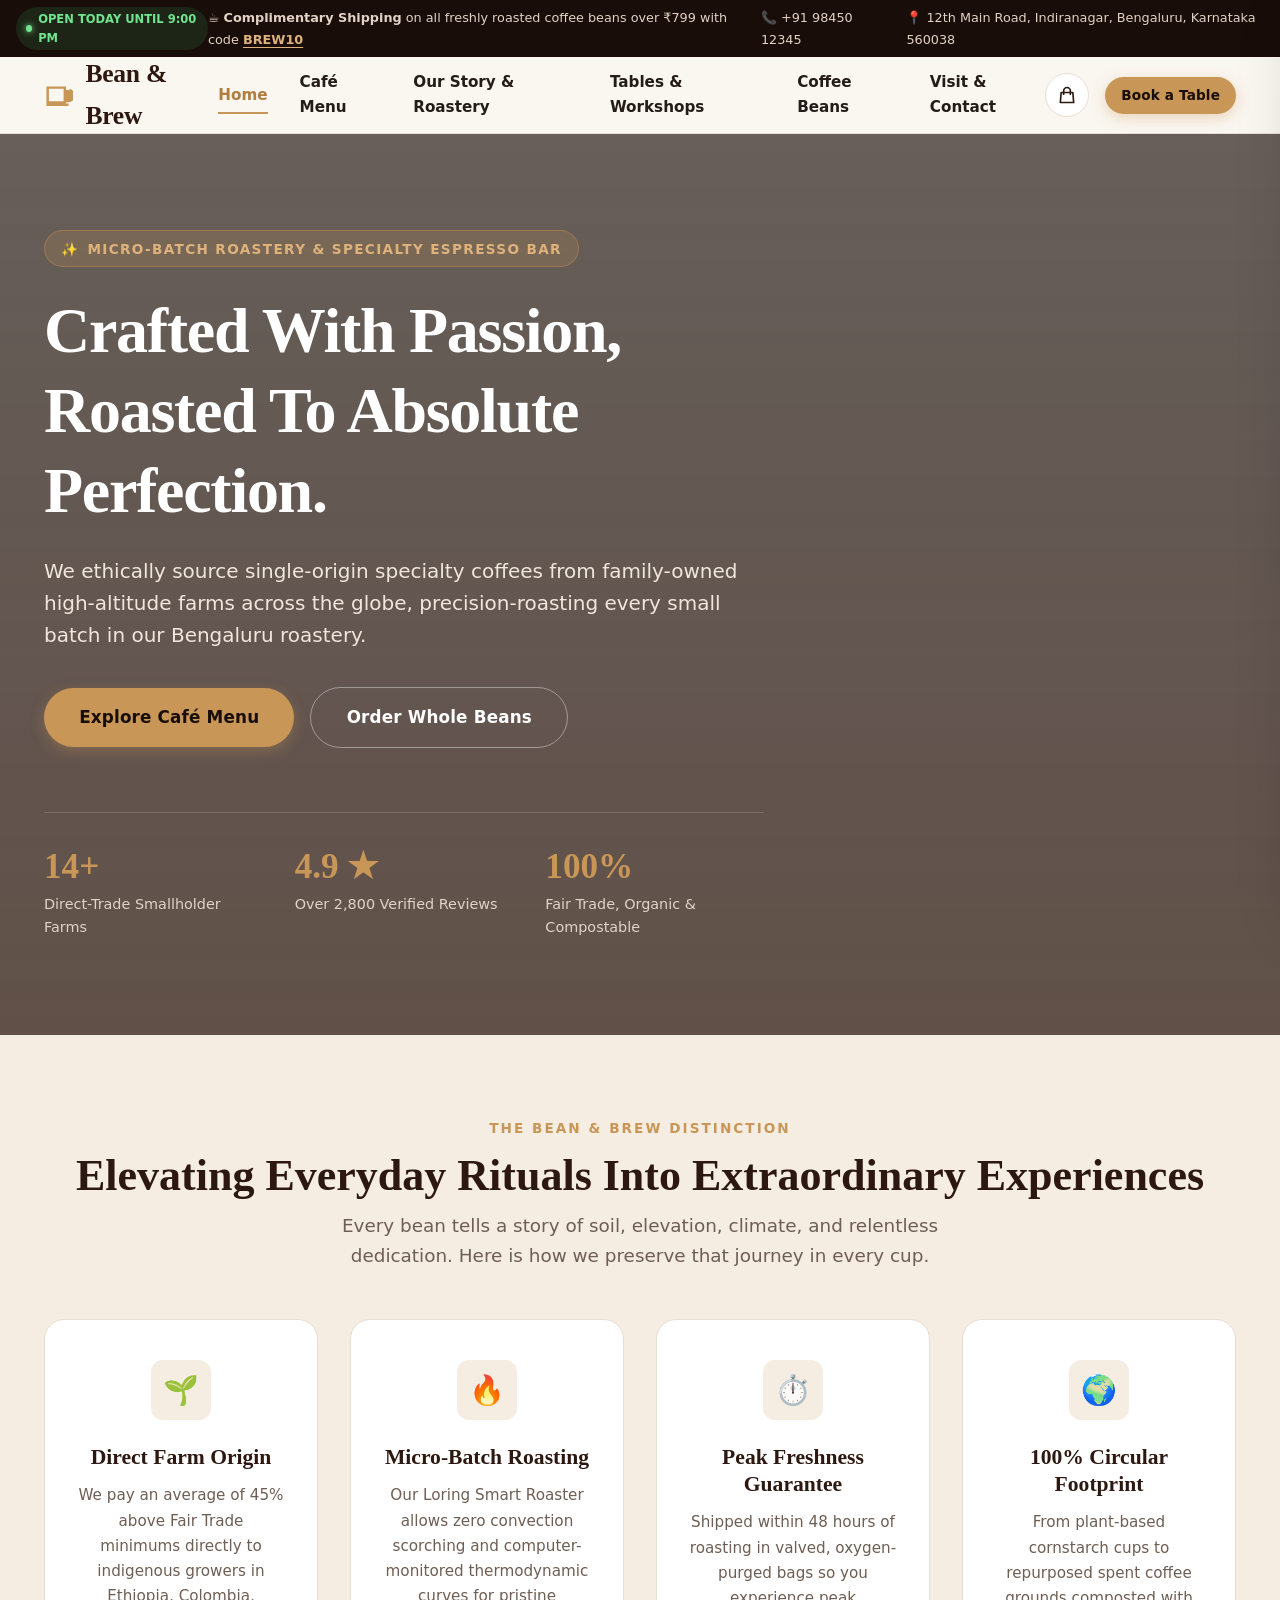
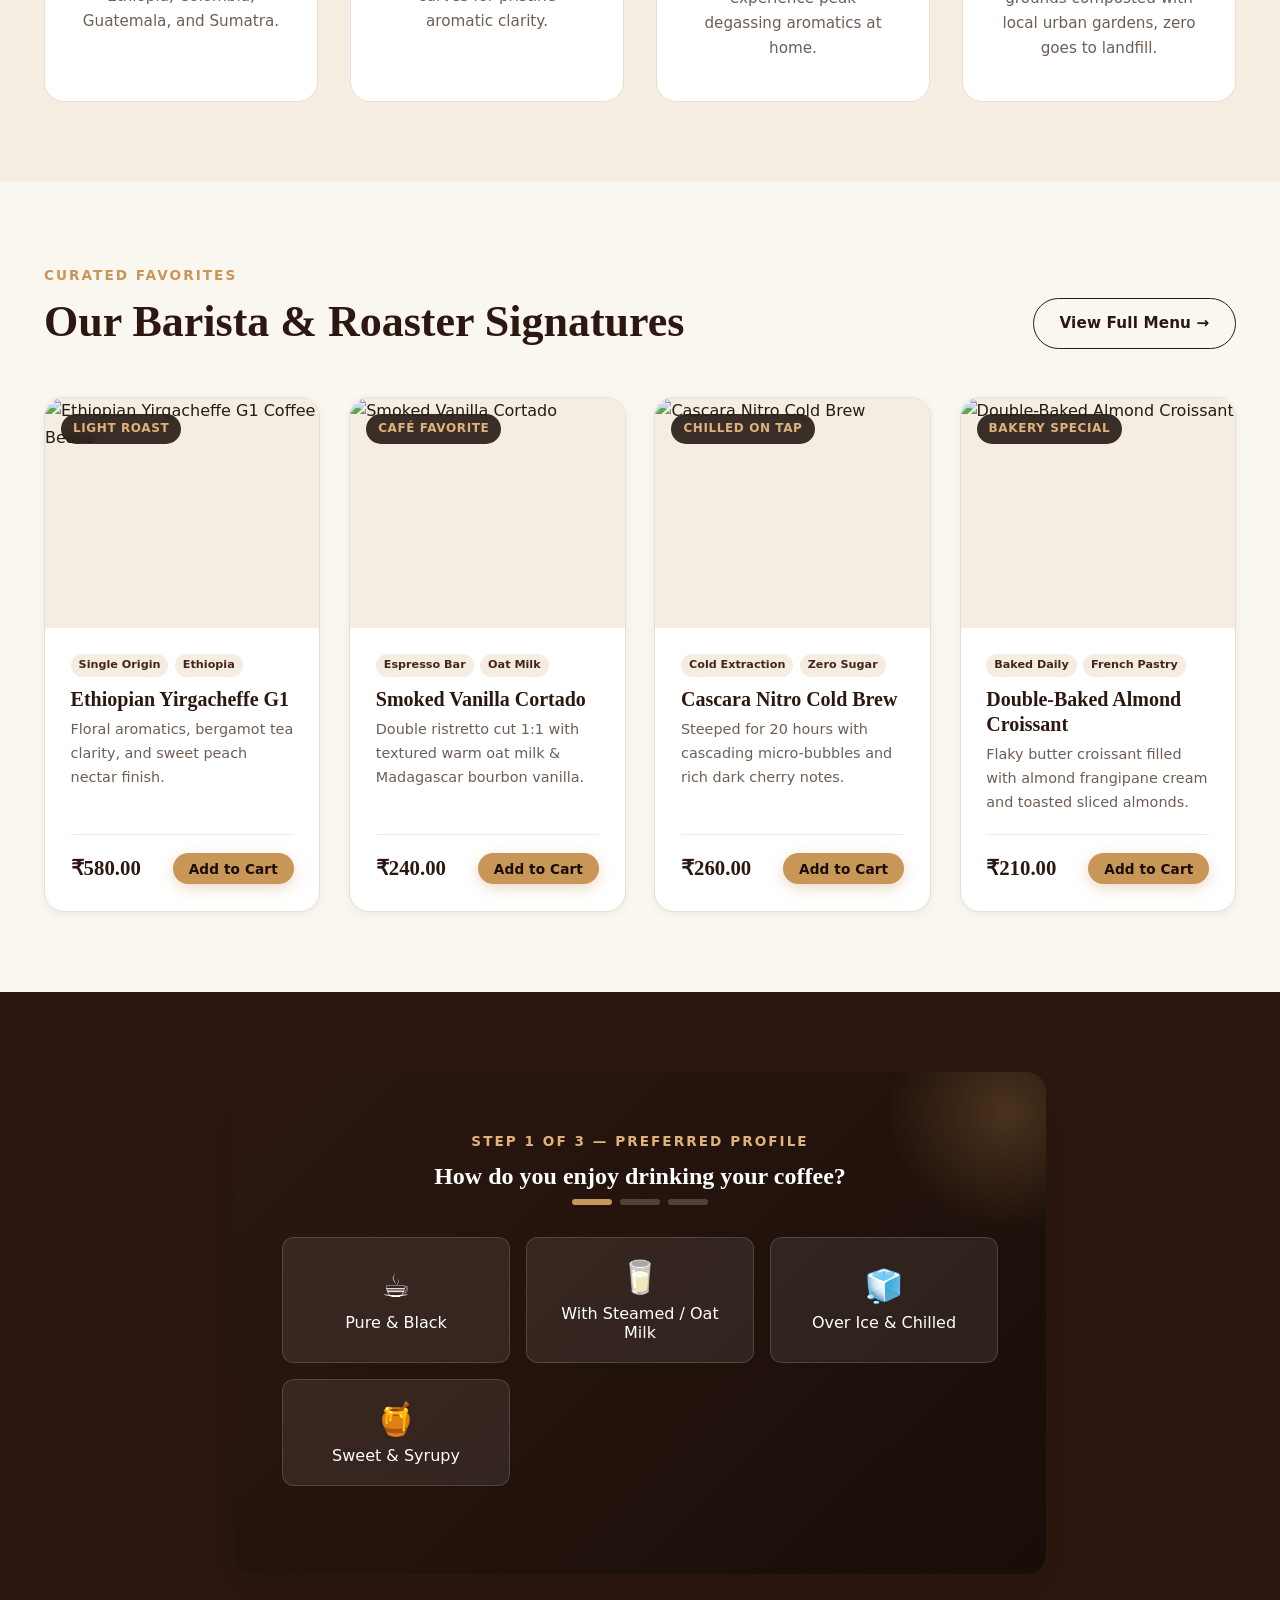
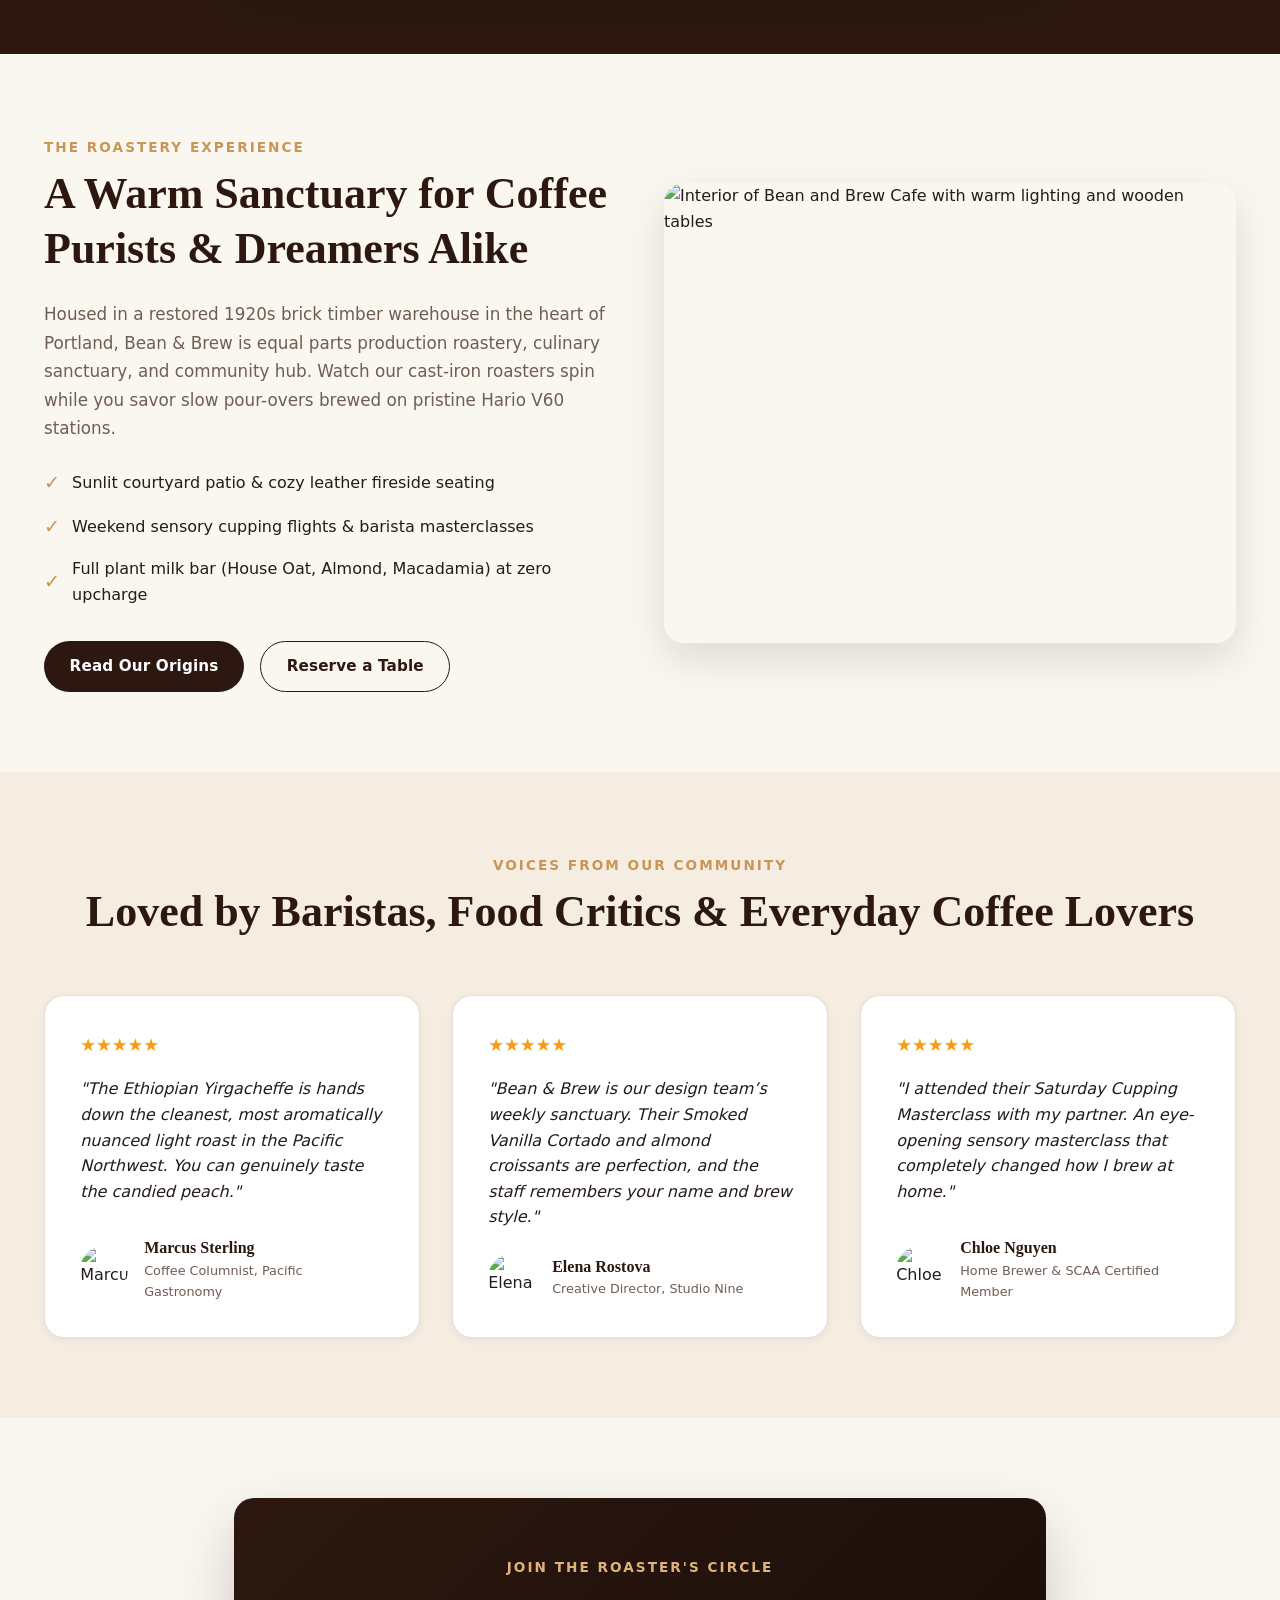
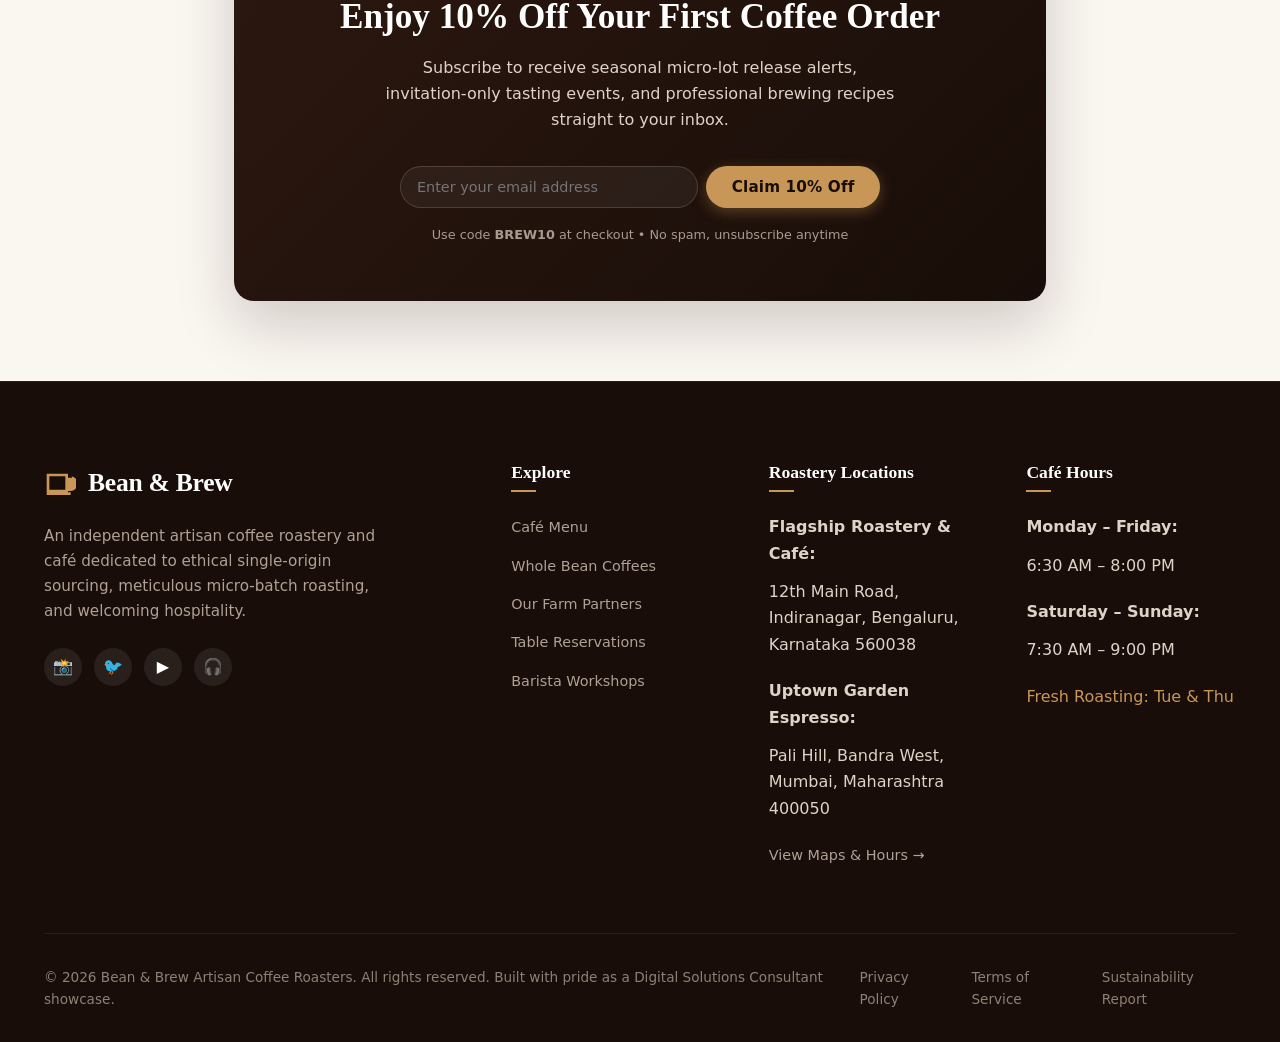
==== commit 7d7b02a2: "Add files via upload" ====
--- a/index.html
+++ b/index.html
@@ -1701,11 +1701,11 @@
       <span class="status-pill open"><span class="status-dot"></span> Loading café status...</span>
     </div>
     <div>
-      ☕ <strong>Complimentary Shipping</strong> on all freshly roasted coffee beans over $40 with code <a href="#newsletter">BREW10</a>
+      ☕ <strong>Complimentary Shipping</strong> on all freshly roasted coffee beans over ₹799 with code <a href="#newsletter">BREW10</a>
     </div>
     <div class="top-bar-contact">
-      <span>📞 (503) 555-0198</span>
-      <span>📍 248 Artisan Alley, Portland, OR</span>
+      <span>📞 +91 98450 12345</span>
+      <span>📍 12th Main Road, Indiranagar, Bengaluru, Karnataka 560038</span>
     </div>
   </aside>
 
@@ -1755,7 +1755,7 @@
           </div>
           <h1 class="heading-xl">Crafted With Passion, Roasted To Absolute Perfection.</h1>
           <p>
-            We ethically source single-origin specialty coffees from family-owned high-altitude farms across the globe, precision-roasting every small batch in our Portland roastery.
+            We ethically source single-origin specialty coffees from family-owned high-altitude farms across the globe, precision-roasting every small batch in our Bengaluru roastery.
           </p>
           <div class="hero-cta-group">
             <a href="menu.html" class="btn btn-primary btn-lg">Explore Café Menu</a>
@@ -1843,7 +1843,7 @@
               <h3>Ethiopian Yirgacheffe G1</h3>
               <p>Floral aromatics, bergamot tea clarity, and sweet peach nectar finish.</p>
               <div class="item-card-footer">
-                <span class="item-price">$19.50</span>
+                <span class="item-price">₹580.00</span>
                 <button class="btn btn-primary btn-sm" onclick="window.cartManager.addItem('ethiopian-yirgacheffe')">Add to Cart</button>
               </div>
             </div>
@@ -1863,7 +1863,7 @@
               <h3>Smoked Vanilla Cortado</h3>
               <p>Double ristretto cut 1:1 with textured warm oat milk &amp; Madagascar bourbon vanilla.</p>
               <div class="item-card-footer">
-                <span class="item-price">$5.75</span>
+                <span class="item-price">₹240.00</span>
                 <button class="btn btn-primary btn-sm" onclick="window.cartManager.addItem('artisan-caramel-cortado')">Add to Cart</button>
               </div>
             </div>
@@ -1883,7 +1883,7 @@
               <h3>Cascara Nitro Cold Brew</h3>
               <p>Steeped for 20 hours with cascading micro-bubbles and rich dark cherry notes.</p>
               <div class="item-card-footer">
-                <span class="item-price">$6.25</span>
+                <span class="item-price">₹260.00</span>
                 <button class="btn btn-primary btn-sm" onclick="window.cartManager.addItem('nitro-cold-brew')">Add to Cart</button>
               </div>
             </div>
@@ -1903,7 +1903,7 @@
               <h3>Double-Baked Almond Croissant</h3>
               <p>Flaky butter croissant filled with almond frangipane cream and toasted sliced almonds.</p>
               <div class="item-card-footer">
-                <span class="item-price">$4.85</span>
+                <span class="item-price">₹210.00</span>
                 <button class="btn btn-primary btn-sm" onclick="window.cartManager.addItem('almond-croissant')">Add to Cart</button>
               </div>
             </div>
@@ -2073,9 +2073,9 @@
           <h4>Roastery Locations</h4>
           <ul>
             <li><strong>Flagship Roastery &amp; Café:</strong></li>
-            <li>248 Artisan Alley, Portland, OR</li>
+            <li>12th Main Road, Indiranagar, Bengaluru, Karnataka 560038</li>
             <li style="margin-top: 0.5rem;"><strong>Uptown Garden Espresso:</strong></li>
-            <li>1042 NW Irving Street, Portland, OR</li>
+            <li>Pali Hill, Bandra West, Mumbai, Maharashtra 400050</li>
             <li style="margin-top: 0.5rem;"><a href="contact.html">View Maps &amp; Hours &rarr;</a></li>
           </ul>
         </div>
@@ -2104,9 +2104,965 @@
   </footer>
 
   <!-- Scripts -->
-    <script src="cart.js" onerror="this.onerror=null;"></script>
-  <script src="js/cart.js" onerror="this.onerror=null;"></script>
-  <script src="main.js" onerror="this.onerror=null;"></script>
-  <script src="js/main.js" onerror="this.onerror=null;"></script>
+    
+  <script>
+if (window.__cart_js_loaded) { /* already loaded */ } else {
+window.__cart_js_loaded = true;
+/* ===================================================================
+   BEAN & BREW - GLOBAL CART & CHECKOUT ENGINE (cart.js)
+   Indian Currency (₹ INR), GST & Cross-Page Persistence
+   =================================================================== */
+
+const CART_STORAGE_KEY = 'bean_and_brew_cart';
+const PROMO_STORAGE_KEY = 'bean_and_brew_promo';
+
+const PROMO_CODES = {
+  'BREW10': { discountPercent: 10, label: '10% Off Your Order' },
+  'FIRSTSIP': { discountAmount: 100.00, label: '₹100 Off Welcome Gift' },
+  'FREESHIP': { freeShipping: true, label: 'Free Express Delivery' }
+};
+
+// Global Catalog Data (Prices in Indian Rupees ₹)
+window.COFFEE_PRODUCTS = [
+  {
+    id: 'chikmagalur-honey-reserve',
+    name: 'Chikmagalur Red Honey Estate',
+    category: 'beans',
+    price: 490.00,
+    roast: 'Medium Roast',
+    notes: 'Jaggery, Wild Fig, Roasted Almond',
+    origin: 'Baba Budangiri Hills, Karnataka (1,450m)',
+    image: 'https://images.unsplash.com/photo-1559056199-641a0ac8b55e?auto=format&fit=crop&w=700&q=80',
+    description: 'Specialty Indian Arabica processed with natural honey fermentation, imparting luscious jaggery sweetness and balanced chocolate notes.'
+  },
+  {
+    id: 'araku-valley-micro-lot',
+    name: 'Araku Valley Tribal Reserve',
+    category: 'beans',
+    price: 540.00,
+    roast: 'Light-Medium',
+    notes: 'Sweet Lime, Brown Butter, Black Cherry',
+    origin: 'Eastern Ghats, Andhra Pradesh (1,200m)',
+    image: 'https://images.unsplash.com/photo-1514432324607-a09d9b4aefdd?auto=format&fit=crop&w=700&q=80',
+    description: 'Cultivated organically by indigenous tribal farmers in the biodiverse shade of silver oak trees, delivering sparkling citrus acidity.'
+  },
+  {
+    id: 'ethiopian-yirgacheffe',
+    name: 'Ethiopian Yirgacheffe G1',
+    category: 'beans',
+    price: 580.00,
+    roast: 'Light Roast',
+    notes: 'Jasmine, Bergamot, Peach Nectar',
+    origin: 'Gedeo Zone, Ethiopia (2,050m)',
+    image: 'https://images.unsplash.com/photo-1587734195503-904fca47e0e9?auto=format&fit=crop&w=700&q=80',
+    description: 'A delicately floral, tea-like washed Ethiopian bean with sparkling citrus acidity and a clean lingering honeysuckle finish.'
+  },
+  {
+    id: 'colombian-huila-reserve',
+    name: 'Colombian Huila Pink Bourbon',
+    category: 'beans',
+    price: 620.00,
+    roast: 'Medium Roast',
+    notes: 'Red Currant, Cane Sugar, Milk Chocolate',
+    origin: 'Huila, Colombia (1,800m)',
+    image: 'https://images.unsplash.com/photo-1611854779393-1b2da9d400fe?auto=format&fit=crop&w=700&q=80',
+    description: 'Rare Pink Bourbon varietal offering high sweetness, velvety body, and sweet caramel toffee notes.'
+  },
+  {
+    id: 'artisan-caramel-cortado',
+    name: 'Smoked Vanilla Cortado',
+    category: 'hot-drinks',
+    price: 240.00,
+    roast: 'Beverage',
+    notes: 'Double ristretto & warm textured oat milk, Madagascar vanilla',
+    origin: 'Prepared Fresh in Café',
+    image: 'https://images.unsplash.com/photo-1534778101976-62847782c213?auto=format&fit=crop&w=700&q=80',
+    description: 'Double ristretto shot cut 1:1 with warm micro-foamed oat milk and infused with house-smoked Madagascar bourbon vanilla syrup.'
+  },
+  {
+    id: 'nitro-cold-brew',
+    name: 'Cascara Nitro Cold Brew',
+    category: 'cold-drinks',
+    price: 260.00,
+    roast: 'Cold Beverage',
+    notes: 'Guinness-like head, Dark Cherry, Malt',
+    origin: 'Steeped for 20 Hours in Bengaluru',
+    image: 'https://images.unsplash.com/photo-1517701550927-30cf4ba1dba5?auto=format&fit=crop&w=700&q=80',
+    description: 'Slow-dripped single origin coffee infused with pure nitrogen for an ultra-velvety, creamy texture served ice-cold from tap.'
+  },
+  {
+    id: 'spanish-honey-latte',
+    name: 'Wildflower Honey Lavender Latte',
+    category: 'hot-drinks',
+    price: 270.00,
+    roast: 'Beverage',
+    notes: 'Organic Forest Honey, French Lavender, Velvety Foam',
+    origin: 'Prepared Fresh in Café',
+    image: 'https://images.unsplash.com/photo-1570968915860-54d5c301fa9f?auto=format&fit=crop&w=700&q=80',
+    description: 'Single-origin espresso harmonized with organic raw wildflower honey, a whisper of organic lavender, and silky steamed milk.'
+  },
+  {
+    id: 'almond-croissant',
+    name: 'Double-Baked Almond Croissant',
+    category: 'bakery',
+    price: 210.00,
+    roast: 'Fresh Bakery',
+    notes: 'Frangipane almond cream, toasted flakes',
+    origin: 'Baked In-House Daily at 5:00 AM',
+    image: 'https://images.unsplash.com/photo-1555507036-ab1f4038808a?auto=format&fit=crop&w=700&q=80',
+    description: 'Flaky French butter laminated pastry soaked with vanilla syrup, filled with rich frangipane almond cream and sliced toasted almonds.'
+  },
+  {
+    id: 'pourover-v60-kit',
+    name: 'Hario V60 Ceramic Brewer Set',
+    category: 'gear',
+    price: 2250.00,
+    roast: 'Brewing Gear',
+    notes: 'Ceramic 02 Dripper, Glass Server, 100 Paper Filters',
+    origin: 'Official Hario Japan',
+    image: 'https://images.unsplash.com/photo-1544787219-7f47ccb76574?auto=format&fit=crop&w=700&q=80',
+    description: 'The golden standard pour-over brewing kit favored by competitive baristas world-wide for pristine flavor clarity and extraction control.'
+  }
+];
+
+class CartManager {
+  constructor() {
+    this.cart = this.loadCart();
+    this.promoCode = localStorage.getItem(PROMO_STORAGE_KEY) || '';
+    this.initDOM();
+  }
+
+  loadCart() {
+    try {
+      const data = localStorage.getItem(CART_STORAGE_KEY);
+      return data ? JSON.parse(data) : [];
+    } catch (e) {
+      console.error('Error loading cart:', e);
+      return [];
+    }
+  }
+
+  saveCart() {
+    try {
+      localStorage.setItem(CART_STORAGE_KEY, JSON.stringify(this.cart));
+      if (this.promoCode) {
+        localStorage.setItem(PROMO_STORAGE_KEY, this.promoCode);
+      } else {
+        localStorage.removeItem(PROMO_STORAGE_KEY);
+      }
+      this.updateBadges();
+      this.renderDrawer();
+    } catch (e) {
+      console.error('Error saving cart:', e);
+    }
+  }
+
+  addItem(productId, grind = 'Whole Bean', quantity = 1) {
+    const product = window.COFFEE_PRODUCTS.find(p => p.id === productId);
+    if (!product) return;
+
+    const cartItemId = `${productId}-${grind}`;
+    const existingIndex = this.cart.findIndex(item => item.cartItemId === cartItemId);
+
+    if (existingIndex > -1) {
+      this.cart[existingIndex].quantity += quantity;
+    } else {
+      this.cart.push({
+        cartItemId,
+        id: product.id,
+        name: product.name,
+        price: product.price,
+        image: product.image,
+        category: product.category,
+        grind: product.category === 'beans' ? grind : null,
+        quantity: quantity
+      });
+    }
+
+    this.saveCart();
+    this.showToast(`Added "${product.name}" to cart!`);
+    this.openDrawer();
+  }
+
+  updateQuantity(cartItemId, delta) {
+    const index = this.cart.findIndex(i => i.cartItemId === cartItemId);
+    if (index === -1) return;
+
+    this.cart[index].quantity += delta;
+    if (this.cart[index].quantity <= 0) {
+      this.cart.splice(index, 1);
+      this.showToast('Item removed from cart.');
+    }
+    this.saveCart();
+  }
+
+  removeItem(cartItemId) {
+    this.cart = this.cart.filter(i => i.cartItemId !== cartItemId);
+    this.saveCart();
+    this.showToast('Item removed from cart.');
+  }
+
+  clearCart() {
+    this.cart = [];
+    this.promoCode = '';
+    this.saveCart();
+  }
+
+  applyPromo(code) {
+    const cleanCode = (code || '').trim().toUpperCase();
+    if (PROMO_CODES[cleanCode]) {
+      this.promoCode = cleanCode;
+      this.saveCart();
+      this.showToast(`Promo "${cleanCode}" applied! ${PROMO_CODES[cleanCode].label}`, 'success');
+      return true;
+    } else {
+      this.showToast('Invalid promo code. Try "BREW10"', 'error');
+      return false;
+    }
+  }
+
+  removePromo() {
+    this.promoCode = '';
+    this.saveCart();
+    this.showToast('Promo code removed.');
+  }
+
+  calculateTotals() {
+    const subtotal = this.cart.reduce((sum, item) => sum + (item.price * item.quantity), 0);
+    let discount = 0;
+    let shipping = subtotal > 0 ? (subtotal >= 799 ? 0 : 60) : 0; // Free delivery over ₹799
+
+    if (this.promoCode && PROMO_CODES[this.promoCode]) {
+      const promo = PROMO_CODES[this.promoCode];
+      if (promo.discountPercent) {
+        discount = subtotal * (promo.discountPercent / 100);
+      } else if (promo.discountAmount) {
+        discount = Math.min(subtotal, promo.discountAmount);
+      }
+      if (promo.freeShipping) {
+        shipping = 0;
+      }
+    }
+
+    const discountedSubtotal = Math.max(0, subtotal - discount);
+    const tax = discountedSubtotal * 0.05; // 5% GST (2.5% CGST + 2.5% SGST)
+    const total = discountedSubtotal + tax + shipping;
+
+    return {
+      subtotal,
+      discount,
+      shipping,
+      tax,
+      total,
+      itemCount: this.cart.reduce((count, item) => count + item.quantity, 0)
+    };
+  }
+
+  updateBadges() {
+    const totals = this.calculateTotals();
+    const badges = document.querySelectorAll('.cart-badge');
+    badges.forEach(badge => {
+      badge.textContent = totals.itemCount;
+      badge.style.display = totals.itemCount > 0 ? 'flex' : 'none';
+    });
+  }
+
+  initDOM() {
+    if (!document.getElementById('cartDrawerOverlay')) {
+      const drawerHTML = `
+        <div class="cart-drawer-overlay" id="cartDrawerOverlay"></div>
+        <aside class="cart-drawer" id="cartDrawer" aria-label="Shopping Cart">
+          <div class="cart-drawer-header">
+            <h3>Your Roastery Basket</h3>
+            <button class="close-btn" id="closeCartBtn" aria-label="Close cart">&times;</button>
+          </div>
+          <div class="cart-items-list" id="cartItemsList"></div>
+          <div class="cart-drawer-footer" id="cartDrawerFooter"></div>
+        </aside>
+
+        <!-- Checkout Modal -->
+        <div class="modal-overlay" id="checkoutModalOverlay">
+          <div class="modal-content">
+            <div class="modal-header">
+              <h3>Secure Checkout &amp; Fresh Roastery Delivery</h3>
+              <button class="close-btn" id="closeCheckoutBtn">&times;</button>
+            </div>
+            <div class="modal-body">
+              <form id="checkoutForm">
+                <div class="form-grid">
+                  <div class="form-group">
+                    <label class="form-label" for="custName">Full Name *</label>
+                    <input type="text" id="custName" class="form-control" placeholder="Ananya Sharma" required />
+                  </div>
+                  <div class="form-group">
+                    <label class="form-label" for="custEmail">Email Address *</label>
+                    <input type="email" id="custEmail" class="form-control" placeholder="ananya.sharma@example.com" required />
+                  </div>
+                  <div class="form-group form-full">
+                    <label class="form-label" for="custAddress">Delivery Address *</label>
+                    <input type="text" id="custAddress" class="form-control" placeholder="Flat 402, Oakwood Manor, 12th Main, Indiranagar" required />
+                  </div>
+                  <div class="form-group">
+                    <label class="form-label" for="custCity">City *</label>
+                    <input type="text" id="custCity" class="form-control" placeholder="Bengaluru" required />
+                  </div>
+                  <div class="form-group">
+                    <label class="form-label" for="custZip">PIN Code *</label>
+                    <input type="text" id="custZip" class="form-control" placeholder="560038" required />
+                  </div>
+                  <div class="form-group form-full">
+                    <label class="form-label" for="orderNotes">Roasting or Barista Instructions (Optional)</label>
+                    <textarea id="orderNotes" class="form-control" placeholder="Leave with security, extra oat milk, coarse grind for cold brew..."></textarea>
+                  </div>
+                  <div class="form-group form-full">
+                    <label class="form-label">Payment Mode</label>
+                    <div style="display: flex; gap: 1rem; margin-top: 0.3rem; flex-wrap: wrap;">
+                      <label style="display:flex; align-items:center; gap:0.4rem; font-size:0.9rem; cursor:pointer;">
+                        <input type="radio" name="paymentMethod" value="upi" checked /> UPI (GPay / PhonePe / Paytm)
+                      </label>
+                      <label style="display:flex; align-items:center; gap:0.4rem; font-size:0.9rem; cursor:pointer;">
+                        <input type="radio" name="paymentMethod" value="card" /> Credit / Debit Card
+                      </label>
+                      <label style="display:flex; align-items:center; gap:0.4rem; font-size:0.9rem; cursor:pointer;">
+                        <input type="radio" name="paymentMethod" value="cod" /> Cash on Delivery (COD)
+                      </label>
+                    </div>
+                  </div>
+                </div>
+
+                <div style="margin-top: 1.5rem; padding-top: 1rem; border-top: 1px solid var(--c-border); display:flex; justify-content: space-between; align-items:center;">
+                  <div>
+                    <span style="font-size: 0.85rem; color: var(--c-text-muted);">Amount Payable:</span>
+                    <h3 id="checkoutModalTotal" style="color: var(--c-roast);">₹0.00</h3>
+                  </div>
+                  <button type="submit" class="btn btn-primary btn-lg">Place Artisan Order</button>
+                </div>
+              </form>
+            </div>
+          </div>
+        </div>
+
+        <!-- Order Confirmation Modal -->
+        <div class="modal-overlay" id="orderConfirmOverlay">
+          <div class="modal-content" style="text-align: center; max-width: 500px;">
+            <div class="modal-body" style="padding: 2.5rem 2rem;">
+              <div style="width: 70px; height: 70px; background: var(--c-success-bg); color: var(--c-success); border-radius: 50%; display: flex; align-items: center; justify-content: center; font-size: 2.5rem; margin: 0 auto 1.5rem;">
+                ✓
+              </div>
+              <h2 style="margin-bottom: 0.5rem;">Order Roasted &amp; Confirmed!</h2>
+              <p style="color: var(--c-text-muted); font-size: 0.95rem; margin-bottom: 1.5rem;">
+                Thank you, <strong id="confirmCustomerName">Coffee Lover</strong>. Our roasters in Bengaluru are dispatching your fresh batch.
+              </p>
+              <div style="background: var(--c-cream-bg); border-radius: var(--radius-md); padding: 1.25rem; margin-bottom: 1.5rem; text-align: left; font-size: 0.9rem;">
+                <div style="display:flex; justify-content:space-between; margin-bottom:0.4rem;">
+                  <span style="color: var(--c-text-muted);">Tracking ID:</span>
+                  <strong id="confirmOrderId" style="font-family: monospace;">BB-IN-93821</strong>
+                </div>
+                <div style="display:flex; justify-content:space-between; margin-bottom:0.4rem;">
+                  <span style="color: var(--c-text-muted);">Estimated Dispatch:</span>
+                  <strong>Tomorrow Morning, 8:30 AM</strong>
+                </div>
+                <div style="display:flex; justify-content:space-between;">
+                  <span style="color: var(--c-text-muted);">Total Paid:</span>
+                  <strong id="confirmOrderTotal" style="color: var(--c-roast);">₹0.00</strong>
+                </div>
+              </div>
+              <button class="btn btn-primary" id="continueShoppingBtn" style="width: 100%;">Continue Exploring Bean &amp; Brew</button>
+            </div>
+          </div>
+        </div>
+
+        <!-- Toast Notifications Area -->
+        <div class="toast-container" id="toastContainer"></div>
+      `;
+      document.body.insertAdjacentHTML('beforeend', drawerHTML);
+    }
+
+    this.bindEvents();
+    this.updateBadges();
+    this.renderDrawer();
+  }
+
+  bindEvents() {
+    const overlay = document.getElementById('cartDrawerOverlay');
+    const closeBtn = document.getElementById('closeCartBtn');
+    const checkoutCloseBtn = document.getElementById('closeCheckoutBtn');
+    const continueBtn = document.getElementById('continueShoppingBtn');
+    const checkoutForm = document.getElementById('checkoutForm');
+
+    if (overlay) overlay.addEventListener('click', () => this.closeDrawer());
+    if (closeBtn) closeBtn.addEventListener('click', () => this.closeDrawer());
+    if (checkoutCloseBtn) checkoutCloseBtn.addEventListener('click', () => this.closeCheckout());
+    if (continueBtn) {
+      continueBtn.addEventListener('click', () => {
+        document.getElementById('orderConfirmOverlay').classList.remove('open');
+      });
+    }
+
+    document.querySelectorAll('.cart-btn').forEach(btn => {
+      btn.addEventListener('click', (e) => {
+        e.preventDefault();
+        this.openDrawer();
+      });
+    });
+
+    if (checkoutForm) {
+      checkoutForm.addEventListener('submit', (e) => {
+        e.preventDefault();
+        this.submitOrder(new FormData(checkoutForm));
+      });
+    }
+  }
+
+  openDrawer() {
+    const drawer = document.getElementById('cartDrawer');
+    const overlay = document.getElementById('cartDrawerOverlay');
+    if (drawer && overlay) {
+      this.renderDrawer();
+      drawer.classList.add('open');
+      overlay.classList.add('open');
+      document.body.style.overflow = 'hidden';
+    }
+  }
+
+  closeDrawer() {
+    const drawer = document.getElementById('cartDrawer');
+    const overlay = document.getElementById('cartDrawerOverlay');
+    if (drawer && overlay) {
+      drawer.classList.remove('open');
+      overlay.classList.remove('open');
+      document.body.style.overflow = '';
+    }
+  }
+
+  renderDrawer() {
+    const list = document.getElementById('cartItemsList');
+    const footer = document.getElementById('cartDrawerFooter');
+    if (!list || !footer) return;
+
+    if (this.cart.length === 0) {
+      list.innerHTML = `
+        <div class="cart-empty">
+          <div class="cart-empty-icon">☕</div>
+          <h4>Your Cup Is Empty</h4>
+          <p style="font-size: 0.9rem; margin-top: 0.4rem; color: var(--c-text-muted);">
+            Explore our single-origin Indian coffees, signature espresso, and barista kits.
+          </p>
+          <a href="menu.html" class="btn btn-outline btn-sm" style="margin-top: 1.5rem;" onclick="window.cartManager.closeDrawer()">
+            Browse Full Menu
+          </a>
+        </div>
+      `;
+      footer.innerHTML = '';
+      return;
+    }
+
+    const totals = this.calculateTotals();
+
+    list.innerHTML = this.cart.map(item => `
+      <div class="cart-item">
+        <img src="${item.image}" alt="${item.name}" class="cart-item-img" />
+        <div class="cart-item-info">
+          <h4>${item.name}</h4>
+          ${item.grind ? `<span class="tag" style="margin-bottom: 0.3rem; display:inline-block;">${item.grind}</span>` : ''}
+          <div class="item-single-price">₹${item.price.toFixed(2)} each</div>
+          <div class="cart-item-qty">
+            <button class="qty-btn" onclick="window.cartManager.updateQuantity('${item.cartItemId}', -1)" aria-label="Decrease quantity">-</button>
+            <span class="qty-number">${item.quantity}</span>
+            <button class="qty-btn" onclick="window.cartManager.updateQuantity('${item.cartItemId}', 1)" aria-label="Increase quantity">+</button>
+          </div>
+        </div>
+        <div style="text-align: right;">
+          <div style="font-weight: 700; color: var(--c-roast);">₹${(item.price * item.quantity).toFixed(2)}</div>
+          <button class="cart-item-remove" onclick="window.cartManager.removeItem('${item.cartItemId}')" title="Remove Item">&times;</button>
+        </div>
+      </div>
+    `).join('');
+
+    footer.innerHTML = `
+      <div class="promo-group">
+        <input type="text" class="promo-input" id="cartPromoInput" placeholder="Promo code (e.g. BREW10)" value="${this.promoCode}" />
+        <button class="btn btn-secondary btn-sm" id="applyPromoBtn">Apply</button>
+      </div>
+      ${this.promoCode ? `
+        <div style="display:flex; justify-content:space-between; align-items:center; background: var(--c-success-bg); color: var(--c-success); padding: 0.4rem 0.8rem; border-radius: var(--radius-sm); font-size: 0.8rem; margin-bottom: 0.8rem;">
+          <span>✓ ${PROMO_CODES[this.promoCode]?.label || 'Code Applied'}</span>
+          <button style="color: var(--c-danger); font-weight:700;" onclick="window.cartManager.removePromo()">Remove</button>
+        </div>
+      ` : ''}
+
+      <div class="cart-summary-line">
+        <span>Subtotal</span>
+        <span>₹${totals.subtotal.toFixed(2)}</span>
+      </div>
+      ${totals.discount > 0 ? `
+        <div class="cart-summary-line" style="color: var(--c-success);">
+          <span>Promo Discount</span>
+          <span>-₹${totals.discount.toFixed(2)}</span>
+        </div>
+      ` : ''}
+      <div class="cart-summary-line">
+        <span>Artisan Café GST (5%)</span>
+        <span>₹${totals.tax.toFixed(2)}</span>
+      </div>
+      <div class="cart-summary-line">
+        <span>Eco-Packaging Delivery</span>
+        <span>${totals.shipping === 0 ? '<strong style="color: var(--c-success);">FREE (Orders over ₹799)</strong>' : `₹${totals.shipping.toFixed(2)}`}</span>
+      </div>
+
+      <div class="cart-summary-total">
+        <span>Total Payable</span>
+        <span>₹${totals.total.toFixed(2)}</span>
+      </div>
+
+      <button class="btn btn-primary" id="openCheckoutBtn" style="width: 100%;">
+        Proceed to Checkout (₹${totals.total.toFixed(2)})
+      </button>
+    `;
+
+    const applyBtn = document.getElementById('applyPromoBtn');
+    if (applyBtn) {
+      applyBtn.addEventListener('click', () => {
+        const input = document.getElementById('cartPromoInput');
+        if (input) this.applyPromo(input.value);
+      });
+    }
+
+    const openCheckoutBtn = document.getElementById('openCheckoutBtn');
+    if (openCheckoutBtn) {
+      openCheckoutBtn.addEventListener('click', () => {
+        this.closeDrawer();
+        this.openCheckout();
+      });
+    }
+  }
+
+  openCheckout() {
+    const modal = document.getElementById('checkoutModalOverlay');
+    const totalDisplay = document.getElementById('checkoutModalTotal');
+    const totals = this.calculateTotals();
+
+    if (modal && totalDisplay) {
+      totalDisplay.textContent = `₹${totals.total.toFixed(2)}`;
+      modal.classList.add('open');
+      document.body.style.overflow = 'hidden';
+    }
+  }
+
+  closeCheckout() {
+    const modal = document.getElementById('checkoutModalOverlay');
+    if (modal) {
+      modal.classList.remove('open');
+      document.body.style.overflow = '';
+    }
+  }
+
+  submitOrder(formData) {
+    const name = formData.get('custName') || 'Valued Guest';
+    const totals = this.calculateTotals();
+    const orderId = 'BB-IN-' + Math.floor(10000 + Math.random() * 90000);
+
+    this.closeCheckout();
+
+    document.getElementById('confirmCustomerName').textContent = name;
+    document.getElementById('confirmOrderId').textContent = orderId;
+    document.getElementById('confirmOrderTotal').textContent = `₹${totals.total.toFixed(2)}`;
+
+    const confirmModal = document.getElementById('orderConfirmOverlay');
+    if (confirmModal) {
+      confirmModal.classList.add('open');
+    }
+
+    this.clearCart();
+    this.showToast(`Order #${orderId} placed! Check your SMS and inbox for roast updates.`, 'success');
+  }
+
+  showToast(message, type = 'info') {
+    const container = document.getElementById('toastContainer');
+    if (!container) return;
+
+    const toast = document.createElement('div');
+    toast.className = `toast ${type === 'success' ? 'toast-success' : type === 'error' ? 'toast-error' : ''}`;
+    toast.innerHTML = `<span>☕</span><span>${message}</span>`;
+    container.appendChild(toast);
+
+    setTimeout(() => {
+      toast.style.opacity = '0';
+      toast.style.transform = 'translateY(10px)';
+      toast.style.transition = 'all 0.3s ease';
+      setTimeout(() => toast.remove(), 300);
+    }, 3500);
+  }
+}
+
+document.addEventListener('DOMContentLoaded', () => {
+  window.cartManager = new CartManager();
+});
+}
+
+if (window.__main_js_loaded) { /* already loaded */ } else {
+window.__main_js_loaded = true;
+/* ===================================================================
+   BEAN & BREW - CORE INTERACTIVITY & UI SCRIPTS (main.js)
+   Navigation, Real-Time Café Status, Quiz Engine, Newsletter & Modals
+   =================================================================== */
+
+document.addEventListener('DOMContentLoaded', () => {
+  initNavigation();
+  initCafeLiveStatus();
+  initNewsletter();
+  initCoffeeQuiz();
+  initTastingModal();
+  initFAQ();
+});
+
+/* ================= Navigation & Mobile Menu ================= */
+function initNavigation() {
+  const header = document.querySelector('.site-header');
+  const toggle = document.querySelector('.mobile-toggle');
+  const navLinks = document.querySelector('.nav-links');
+
+  // Sticky header shadow on scroll
+  window.addEventListener('scroll', () => {
+    if (window.scrollY > 30) {
+      header?.classList.add('scrolled');
+    } else {
+      header?.classList.remove('scrolled');
+    }
+  });
+
+  // Mobile menu toggle
+  if (toggle && navLinks) {
+    toggle.addEventListener('click', () => {
+      const isOpen = navLinks.classList.toggle('open');
+      toggle.classList.toggle('is-active', isOpen);
+      toggle.setAttribute('aria-expanded', isOpen);
+    });
+
+    // Close when clicking outside or on a link
+    document.addEventListener('click', (e) => {
+      if (!toggle.contains(e.target) && !navLinks.contains(e.target) && navLinks.classList.contains('open')) {
+        navLinks.classList.remove('open');
+        toggle.classList.remove('is-active');
+      }
+    });
+  }
+
+  // Set active link according to current page path
+  const currentPath = window.location.pathname.split('/').pop() || 'index.html';
+  document.querySelectorAll('.nav-link').forEach(link => {
+    const href = link.getAttribute('href');
+    if (href === currentPath || (currentPath === '' && href === 'index.html')) {
+      link.classList.add('active');
+    }
+  });
+}
+
+/* ================= Real-Time Café Status ================= */
+function initCafeLiveStatus() {
+  const statusContainer = document.getElementById('liveCafeStatus');
+  if (!statusContainer) return;
+
+  const now = new Date();
+  const day = now.getDay(); // 0 is Sunday, 6 is Saturday
+  const currentHour = now.getHours() + (now.getMinutes() / 60);
+
+  const isWeekend = (day === 0 || day === 6);
+  const openTime = isWeekend ? 7.5 : 6.5; // 7:30 AM or 6:30 AM
+  const closeTime = isWeekend ? 21.0 : 20.0; // 9:00 PM or 8:00 PM
+
+  const isOpen = currentHour >= openTime && currentHour < closeTime;
+
+  if (isOpen) {
+    const closeDisplay = isWeekend ? '9:00 PM' : '8:00 PM';
+    statusContainer.innerHTML = `
+      <span class="status-pill open">
+        <span class="status-dot"></span> Open Today until ${closeDisplay}
+      </span>
+    `;
+  } else {
+    const nextOpen = isWeekend ? '7:30 AM' : '6:30 AM';
+    statusContainer.innerHTML = `
+      <span class="status-pill closed">
+        <span class="status-dot"></span> Café Opens at ${nextOpen}
+      </span>
+    `;
+  }
+}
+
+/* ================= Newsletter Subscription ================= */
+function initNewsletter() {
+  const forms = document.querySelectorAll('.newsletter-form');
+  forms.forEach(form => {
+    form.addEventListener('submit', (e) => {
+      e.preventDefault();
+      const input = form.querySelector('.newsletter-input');
+      const email = input?.value.trim();
+
+      if (email && email.includes('@')) {
+        if (window.cartManager) {
+          window.cartManager.showToast(`✨ Welcome to the Roaster's Circle! 10% coupon "BREW10" sent to ${email}`, 'success');
+        } else {
+          alert('Welcome! Your 10% discount code is BREW10');
+        }
+        form.reset();
+      } else {
+        if (window.cartManager) {
+          window.cartManager.showToast('Please enter a valid email address.', 'error');
+        }
+      }
+    });
+  });
+}
+
+/* ================= Interactive Coffee Taste Finder / Quiz ================= */
+const QUIZ_QUESTIONS = [
+  {
+    title: 'How do you enjoy drinking your coffee?',
+    subtitle: 'Step 1 of 3 — Preferred Profile',
+    options: [
+      { text: 'Pure & Black', icon: '☕', profile: 'clean' },
+      { text: 'With Steamed / Oat Milk', icon: '🥛', profile: 'creamy' },
+      { text: 'Over Ice & Chilled', icon: '🧊', profile: 'cold' },
+      { text: 'Sweet & Syrupy', icon: '🍯', profile: 'sweet' }
+    ]
+  },
+  {
+    title: 'Which flavor notes excite your palate the most?',
+    subtitle: 'Step 2 of 3 — Taste Dimensions',
+    options: [
+      { text: 'Jasmine, Floral & Peach Citrus', icon: '🌸', profile: 'floral' },
+      { text: 'Caramel, Hazelnut & Milk Chocolate', icon: '🍫', profile: 'choc' },
+      { text: 'Smoky Dark Cocoa & Roasted Walnut', icon: '🌰', profile: 'dark' },
+      { text: 'Wild Berry, Vanilla & Lavender', icon: '🫐', profile: 'sweet' }
+    ]
+  },
+  {
+    title: 'What is your preferred brewing apparatus?',
+    subtitle: 'Step 3 of 3 — Brewing Method',
+    options: [
+      { text: 'Pour Over (V60 / Chemex)', icon: '⏳', brew: 'pourover' },
+      { text: 'Home Espresso Machine', icon: '⚙️', brew: 'espresso' },
+      { text: 'French Press / AeroPress', icon: '🫖', brew: 'immersion' },
+      { text: 'Cold Brewer / Ready to Drink', icon: '🍹', brew: 'coldbrew' }
+    ]
+  }
+];
+
+function initCoffeeQuiz() {
+  const quizContainer = document.getElementById('coffeeQuizContainer');
+  if (!quizContainer) return;
+
+  let currentStep = 0;
+  const userAnswers = [];
+
+  function renderStep() {
+    const q = QUIZ_QUESTIONS[currentStep];
+    quizContainer.innerHTML = `
+      <div class="quiz-box">
+        <div class="text-center">
+          <span class="subheading" style="color: var(--c-crema-light);">${q.subtitle}</span>
+          <h2 style="color: var(--c-white); margin-bottom: 0.5rem;">${q.title}</h2>
+          <div class="quiz-steps-nav">
+            ${QUIZ_QUESTIONS.map((_, idx) => `
+              <div class="quiz-step-indicator ${idx === currentStep ? 'active' : ''}"></div>
+            `).join('')}
+          </div>
+        </div>
+
+        <div class="quiz-options">
+          ${q.options.map((opt, i) => `
+            <button class="quiz-option-btn" data-index="${i}">
+              <span class="icon">${opt.icon}</span>
+              <span>${opt.text}</span>
+            </button>
+          `).join('')}
+        </div>
+
+        ${currentStep > 0 ? `
+          <div style="text-align: center; margin-top: 1rem;">
+            <button class="btn btn-outline-light btn-sm" id="quizPrevBtn">← Back to previous question</button>
+          </div>
+        ` : ''}
+      </div>
+    `;
+
+    // Bind option click
+    quizContainer.querySelectorAll('.quiz-option-btn').forEach(btn => {
+      btn.addEventListener('click', () => {
+        const idx = parseInt(btn.dataset.index, 10);
+        userAnswers[currentStep] = q.options[idx];
+
+        if (currentStep < QUIZ_QUESTIONS.length - 1) {
+          currentStep++;
+          renderStep();
+        } else {
+          renderResult();
+        }
+      });
+    });
+
+    const prevBtn = document.getElementById('quizPrevBtn');
+    if (prevBtn) {
+      prevBtn.addEventListener('click', () => {
+        if (currentStep > 0) {
+          currentStep--;
+          renderStep();
+        }
+      });
+    }
+  }
+
+  function renderResult() {
+    // Intelligent recommendation logic based on choices
+    let recProductId = 'colombian-huila-reserve';
+    const first = userAnswers[0];
+    const second = userAnswers[1];
+
+    if (second.profile === 'floral' || first.profile === 'clean') {
+      recProductId = 'ethiopian-yirgacheffe';
+    } else if (second.profile === 'dark') {
+      recProductId = 'sumatra-mandheling-dark';
+    } else if (first.profile === 'creamy' || first.profile === 'sweet') {
+      recProductId = 'signature-espresso-blend';
+    }
+
+    const rec = (window.COFFEE_PRODUCTS || []).find(p => p.id === recProductId) || window.COFFEE_PRODUCTS[0];
+
+    quizContainer.innerHTML = `
+      <div class="quiz-box">
+        <div class="text-center">
+          <span class="subheading" style="color: var(--c-crema-light);">Curated Taste Match</span>
+          <h2 style="color: var(--c-white); margin-bottom: 0.75rem;">Your Signature Roast Awaits</h2>
+          <p style="color: #dfd3c8; max-width: 550px; margin: 0 auto 2rem;">
+            Based on your answers, our master roastmaster curated this bespoke profile specifically suited to your palate and daily ritual:
+          </p>
+        </div>
+
+        <div style="background: rgba(255,255,255,0.08); border: 1.5px solid var(--c-crema); border-radius: var(--radius-lg); padding: 2rem; display: flex; flex-wrap: wrap; gap: 2rem; align-items: center;">
+          <img src="${rec.image}" alt="${rec.name}" style="width: 140px; height: 140px; border-radius: var(--radius-md); object-fit: cover;" />
+          <div style="flex: 1; min-width: 250px;">
+            <div style="display:flex; gap:0.5rem; margin-bottom: 0.4rem;">
+              <span class="tag" style="background: var(--c-crema); color: var(--c-espresso); font-weight:700;">${rec.roast}</span>
+              <span class="tag" style="background: rgba(255,255,255,0.15); color: #fff;">${rec.origin}</span>
+            </div>
+            <h3 style="color: var(--c-white); font-size: 1.5rem; margin-bottom: 0.3rem;">${rec.name}</h3>
+            <p style="color: var(--c-crema-light); font-size: 0.95rem; margin-bottom: 0.8rem;">
+              <strong>Tasting Notes:</strong> ${rec.notes}
+            </p>
+            <p style="color: #c9bdb3; font-size: 0.9rem; margin-bottom: 1.25rem;">
+              ${rec.description}
+            </p>
+            <div style="display: flex; gap: 1rem; align-items: center; flex-wrap: wrap;">
+              <span style="font-size: 1.5rem; font-weight: 800; color: var(--c-crema); font-family: var(--font-serif);">₹${rec.price.toFixed(2)}</span>
+              <button class="btn btn-primary" onclick="window.cartManager.addItem('${rec.id}');">
+                Add Match to Cart
+              </button>
+              <button class="btn btn-outline-light btn-sm" id="restartQuizBtn">
+                Retake Quiz ↺
+              </button>
+            </div>
+          </div>
+        </div>
+      </div>
+    `;
+
+    document.getElementById('restartQuizBtn')?.addEventListener('click', () => {
+      currentStep = 0;
+      userAnswers.length = 0;
+      renderStep();
+    });
+  }
+
+  renderStep();
+}
+
+/* ================= Tasting Notes Modal ================= */
+function initTastingModal() {
+  if (!document.getElementById('tastingModalOverlay')) {
+    const modalHTML = `
+      <div class="modal-overlay" id="tastingModalOverlay">
+        <div class="modal-content" style="max-width: 580px;">
+          <div class="modal-header">
+            <h3 id="tastingModalTitle">Coffee Tasting Dossier</h3>
+            <button class="close-btn" id="closeTastingModalBtn">&times;</button>
+          </div>
+          <div class="modal-body" id="tastingModalBody">
+            <!-- Dynamic Content -->
+          </div>
+        </div>
+      </div>
+    `;
+    document.body.insertAdjacentHTML('beforeend', modalHTML);
+  }
+
+  const overlay = document.getElementById('tastingModalOverlay');
+  const closeBtn = document.getElementById('closeTastingModalBtn');
+
+  if (overlay && closeBtn) {
+    closeBtn.addEventListener('click', () => overlay.classList.remove('open'));
+    overlay.addEventListener('click', (e) => {
+      if (e.target === overlay) overlay.classList.remove('open');
+    });
+  }
+
+  window.openTastingNotes = function(productId) {
+    const product = (window.COFFEE_PRODUCTS || []).find(p => p.id === productId);
+    if (!product) return;
+
+    const body = document.getElementById('tastingModalBody');
+    body.innerHTML = `
+      <div style="display:flex; gap:1.5rem; margin-bottom: 1.5rem; align-items: center;">
+        <img src="${product.image}" alt="${product.name}" style="width: 120px; height: 120px; border-radius: var(--radius-md); object-fit: cover;" />
+        <div>
+          <span class="subheading">${product.roast}</span>
+          <h3 style="font-size: 1.4rem; margin-bottom: 0.3rem;">${product.name}</h3>
+          <p style="font-size: 0.85rem; color: var(--c-crema-hover); font-weight:600;">📍 ${product.origin}</p>
+        </div>
+      </div>
+      <div style="background: var(--c-cream-bg); padding: 1.25rem; border-radius: var(--radius-md); margin-bottom: 1.5rem;">
+        <div style="font-size: 0.8rem; text-transform: uppercase; letter-spacing: 0.05em; color: var(--c-text-muted); margin-bottom: 0.3rem;">Cupping Notes:</div>
+        <div style="font-size: 1.1rem; font-weight: 700; color: var(--c-roast);">${product.notes}</div>
+      </div>
+      <p style="color: var(--c-text-muted); font-size: 0.95rem; line-height: 1.6; margin-bottom: 1.5rem;">
+        ${product.description}
+      </p>
+      <div style="display: flex; justify-content: space-between; align-items: center; border-top: 1px solid var(--c-border); padding-top: 1rem;">
+        <span style="font-size: 1.4rem; font-weight: 800; color: var(--c-roast); font-family: var(--font-serif);">₹${product.price.toFixed(2)}</span>
+        <button class="btn btn-primary" onclick="window.cartManager.addItem('${product.id}'); document.getElementById('tastingModalOverlay').classList.remove('open');">
+          Add To Basket
+        </button>
+      </div>
+    `;
+
+    overlay.classList.add('open');
+  };
+}
+
+/* ================= FAQ Accordion ================= */
+function initFAQ() {
+  document.querySelectorAll('.faq-item').forEach(item => {
+    const questionBtn = item.querySelector('.faq-question');
+    questionBtn?.addEventListener('click', () => {
+      const isActive = item.classList.contains('active');
+
+      // Close all other FAQs in the same group
+      item.parentElement.querySelectorAll('.faq-item').forEach(other => {
+        other.classList.remove('active');
+        other.querySelector('.faq-question')?.setAttribute('aria-expanded', 'false');
+      });
+
+      if (!isActive) {
+        item.classList.add('active');
+        questionBtn.setAttribute('aria-expanded', 'true');
+      }
+    });
+  });
+}
+
+}
+
+
+  </script>
 </body>
 </html>
